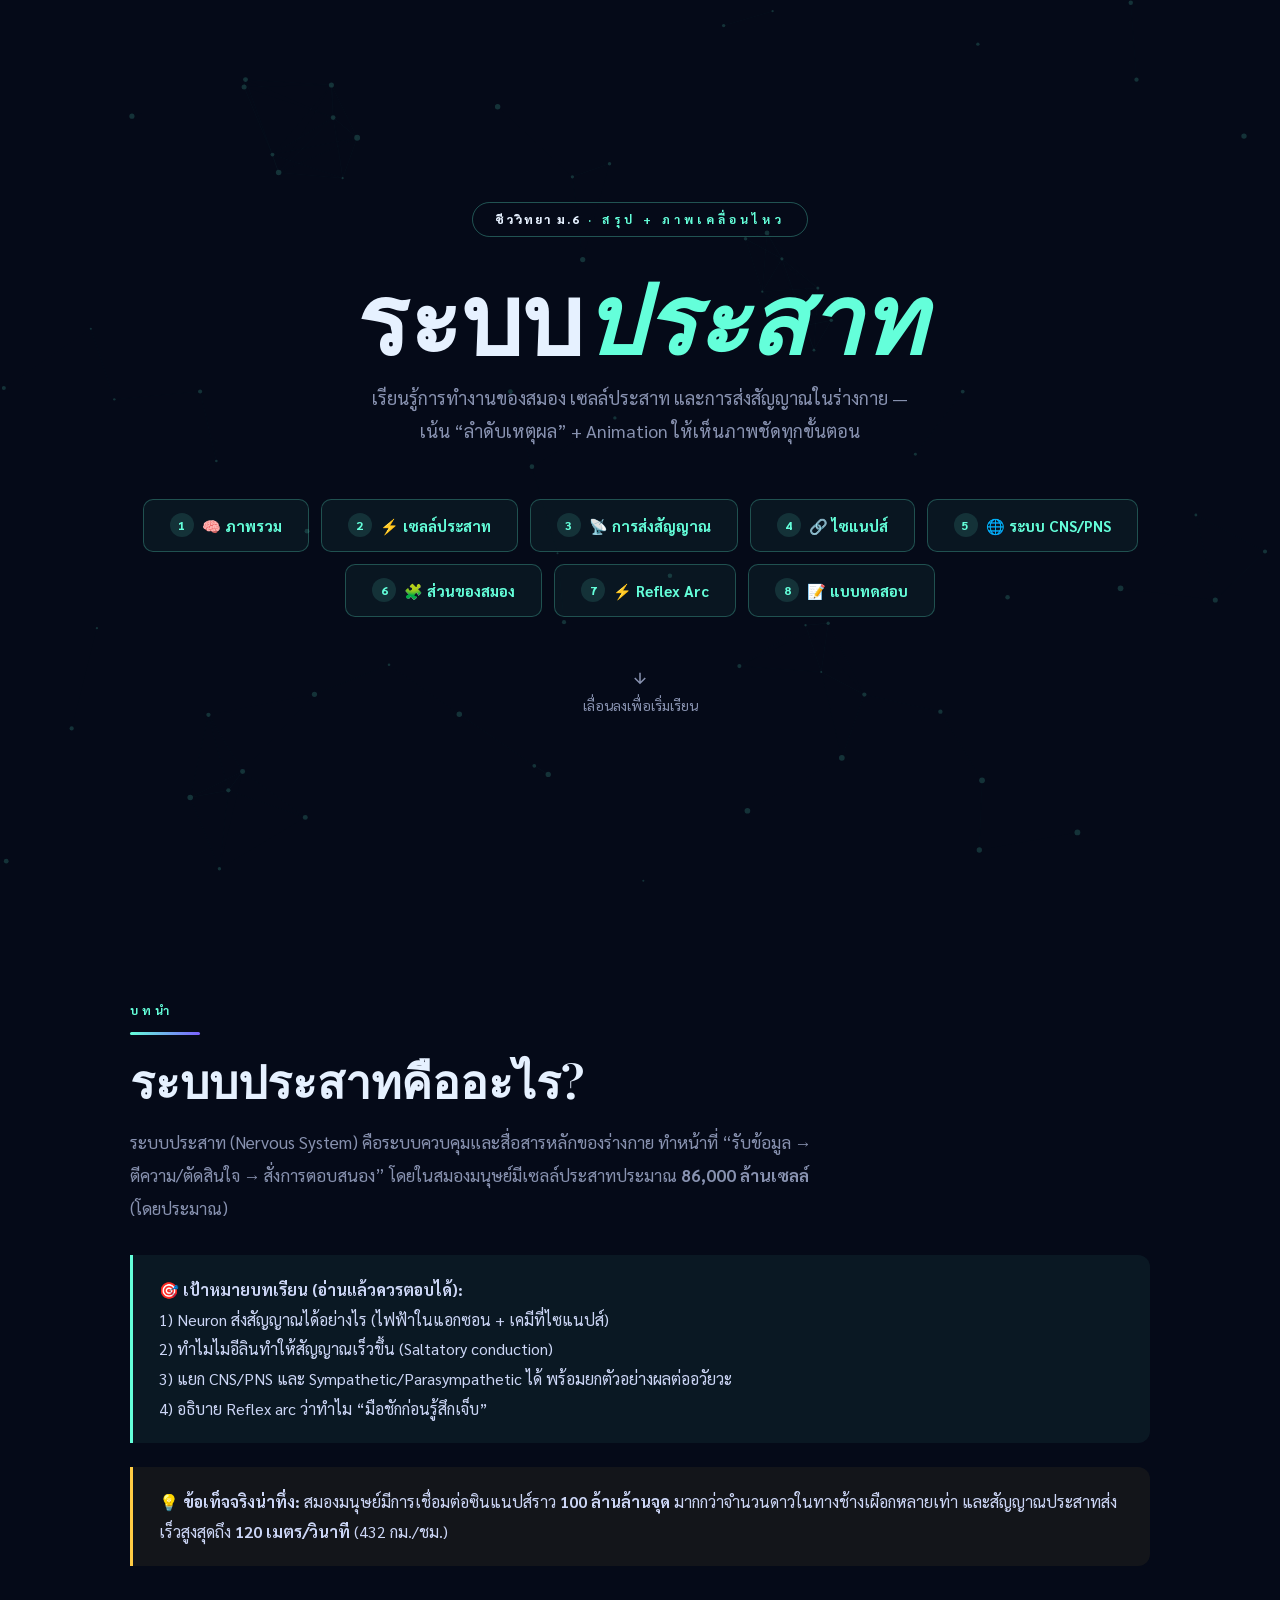
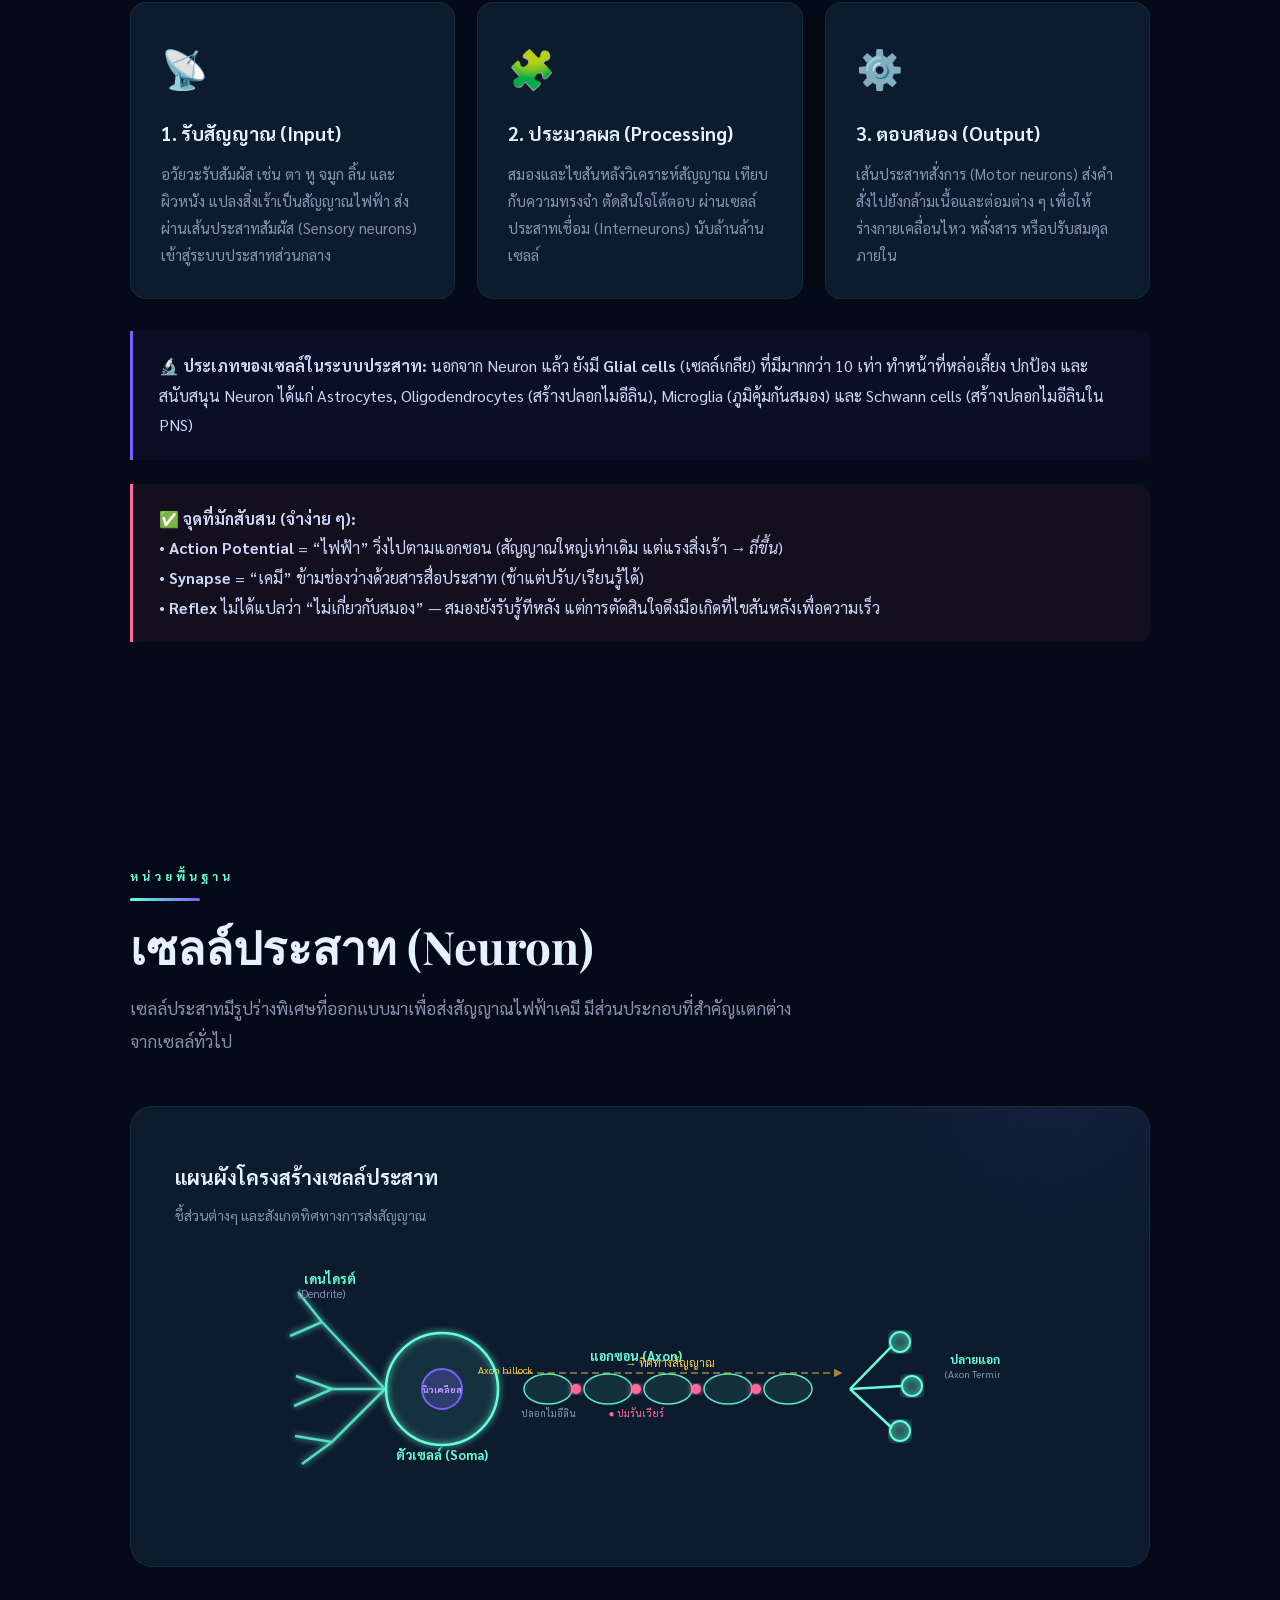
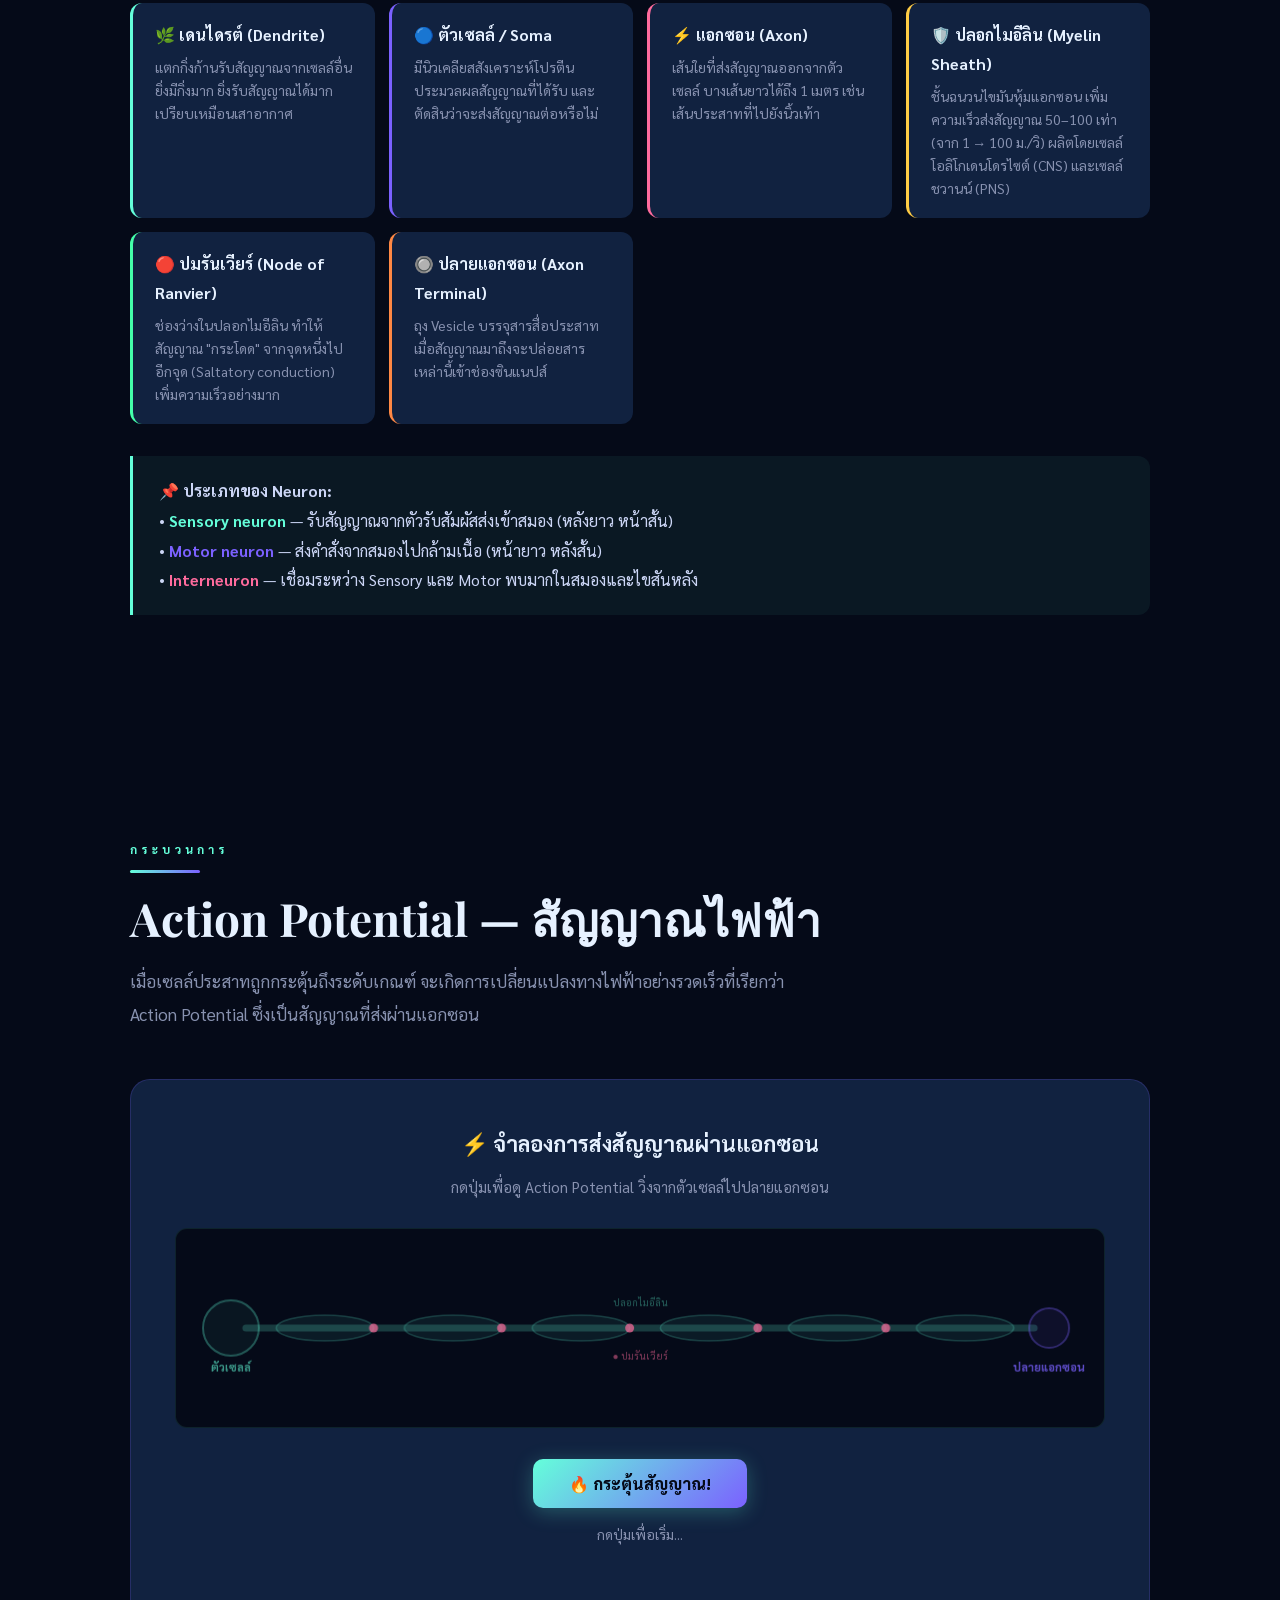
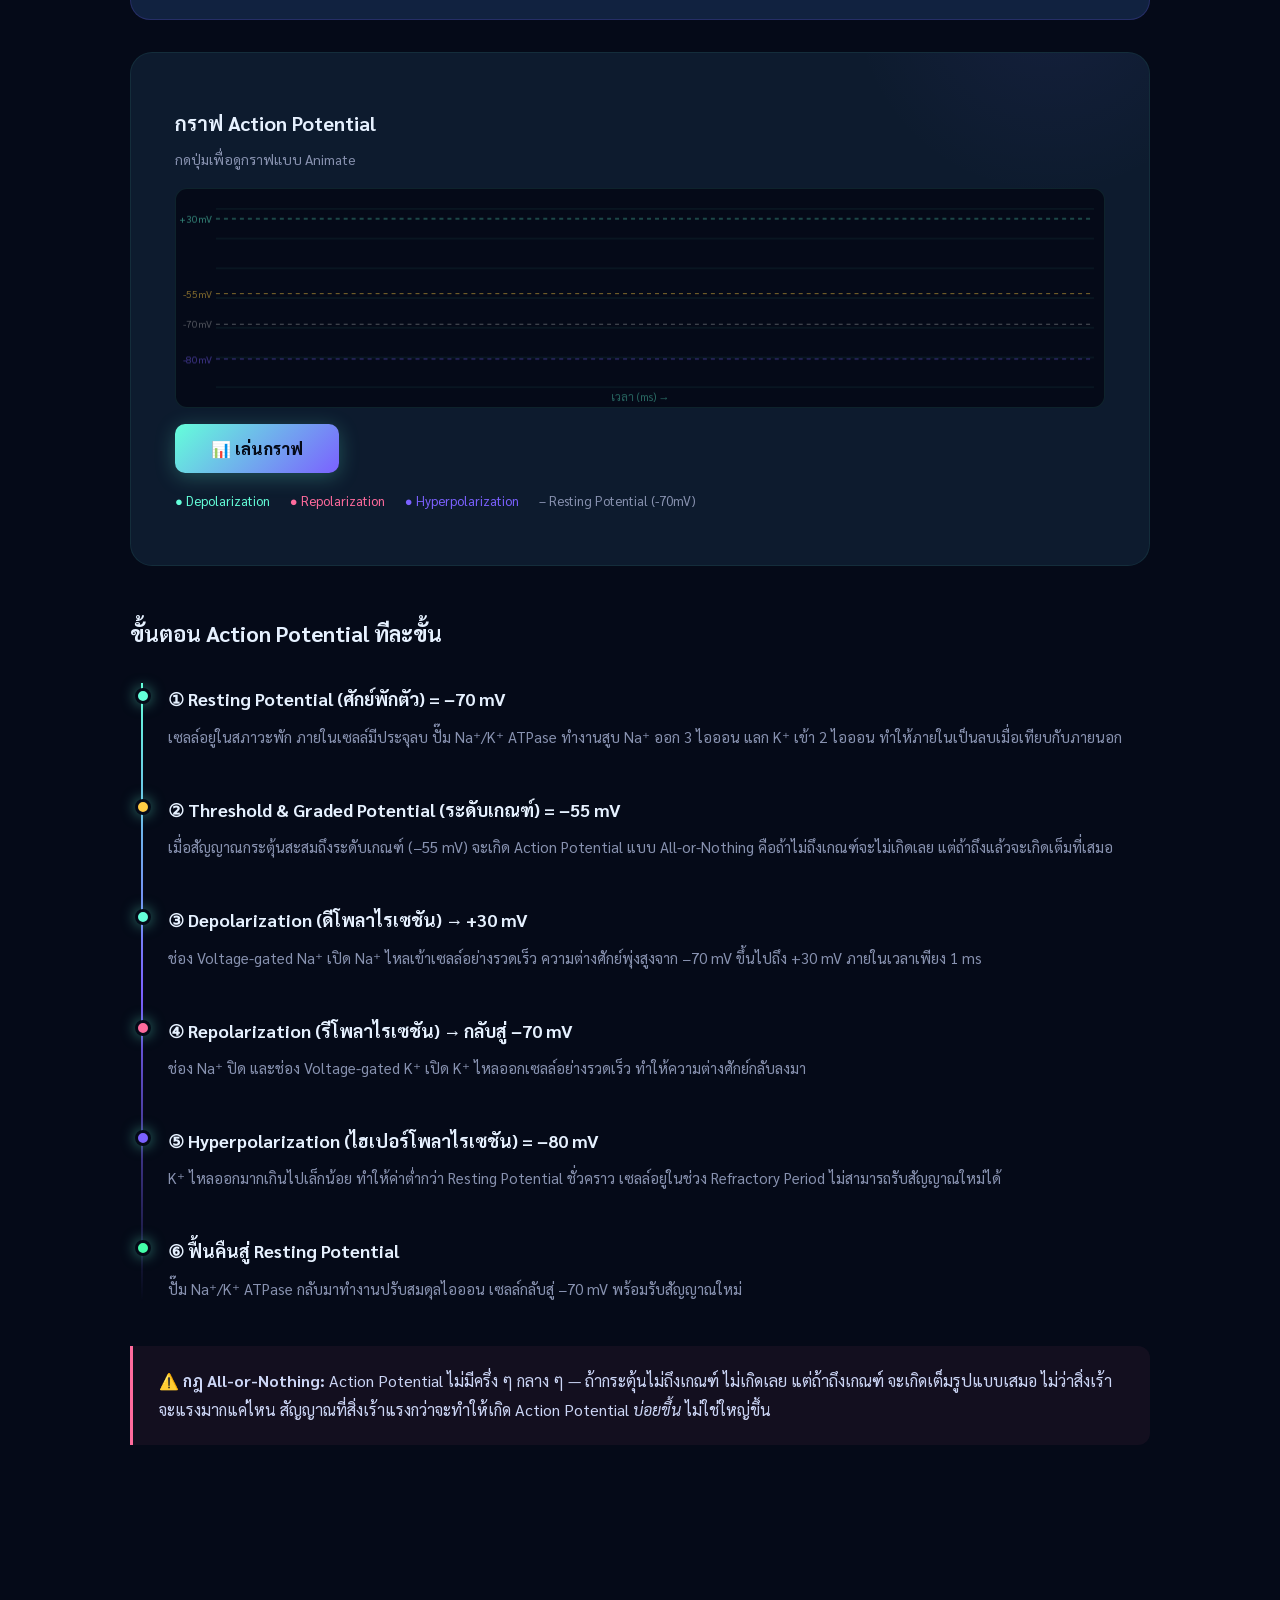
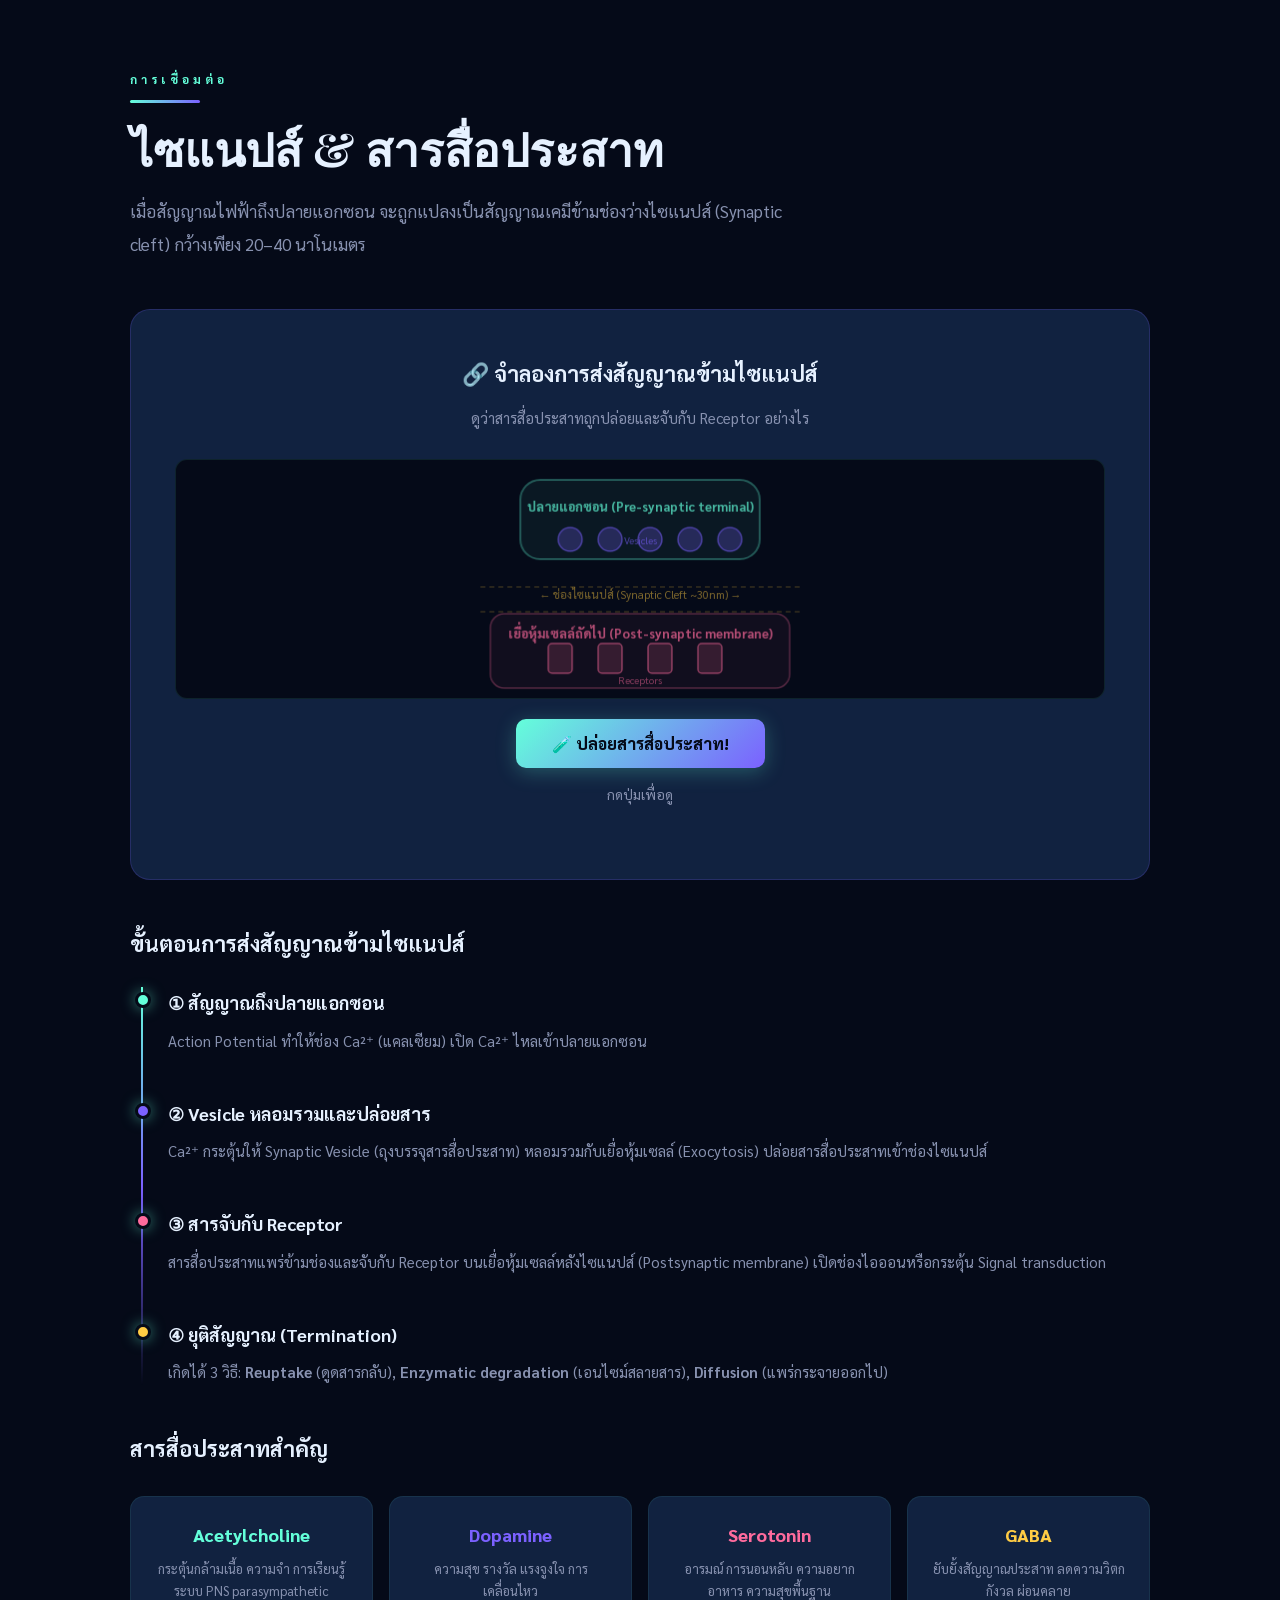
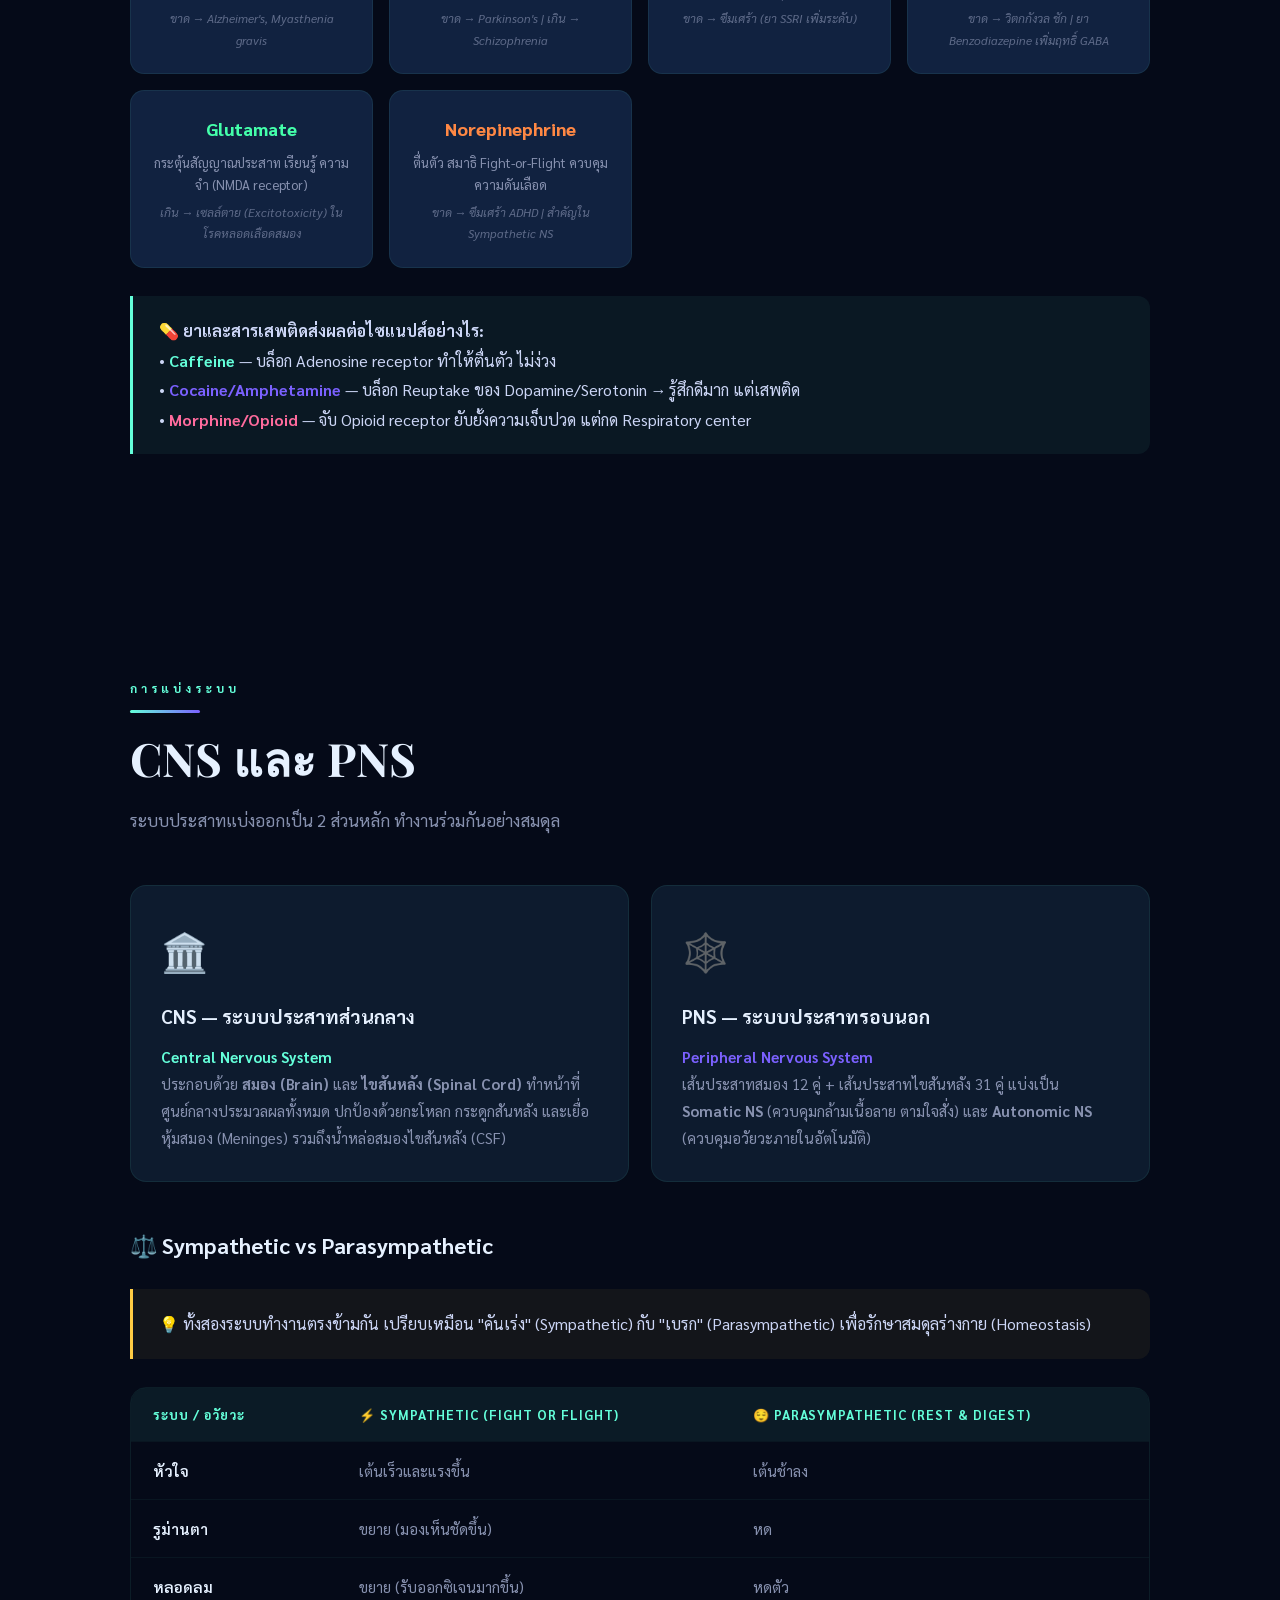
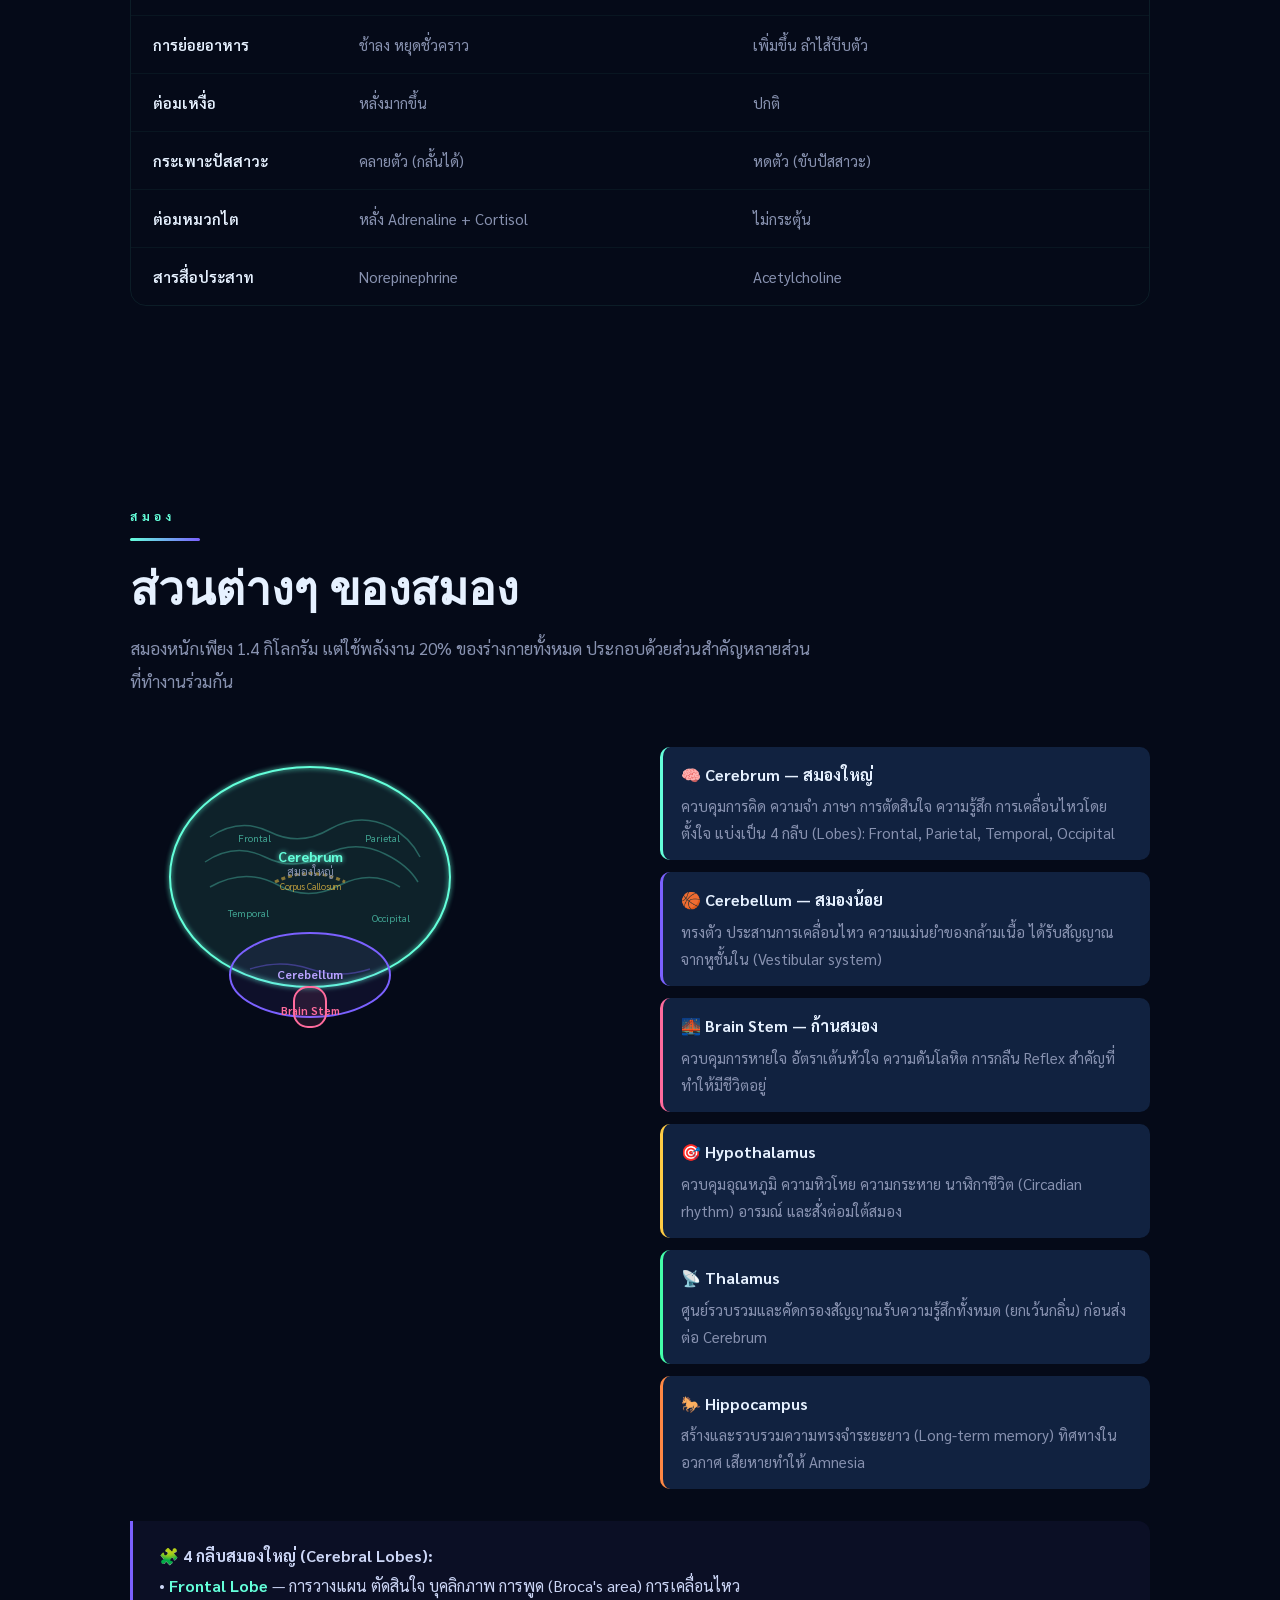
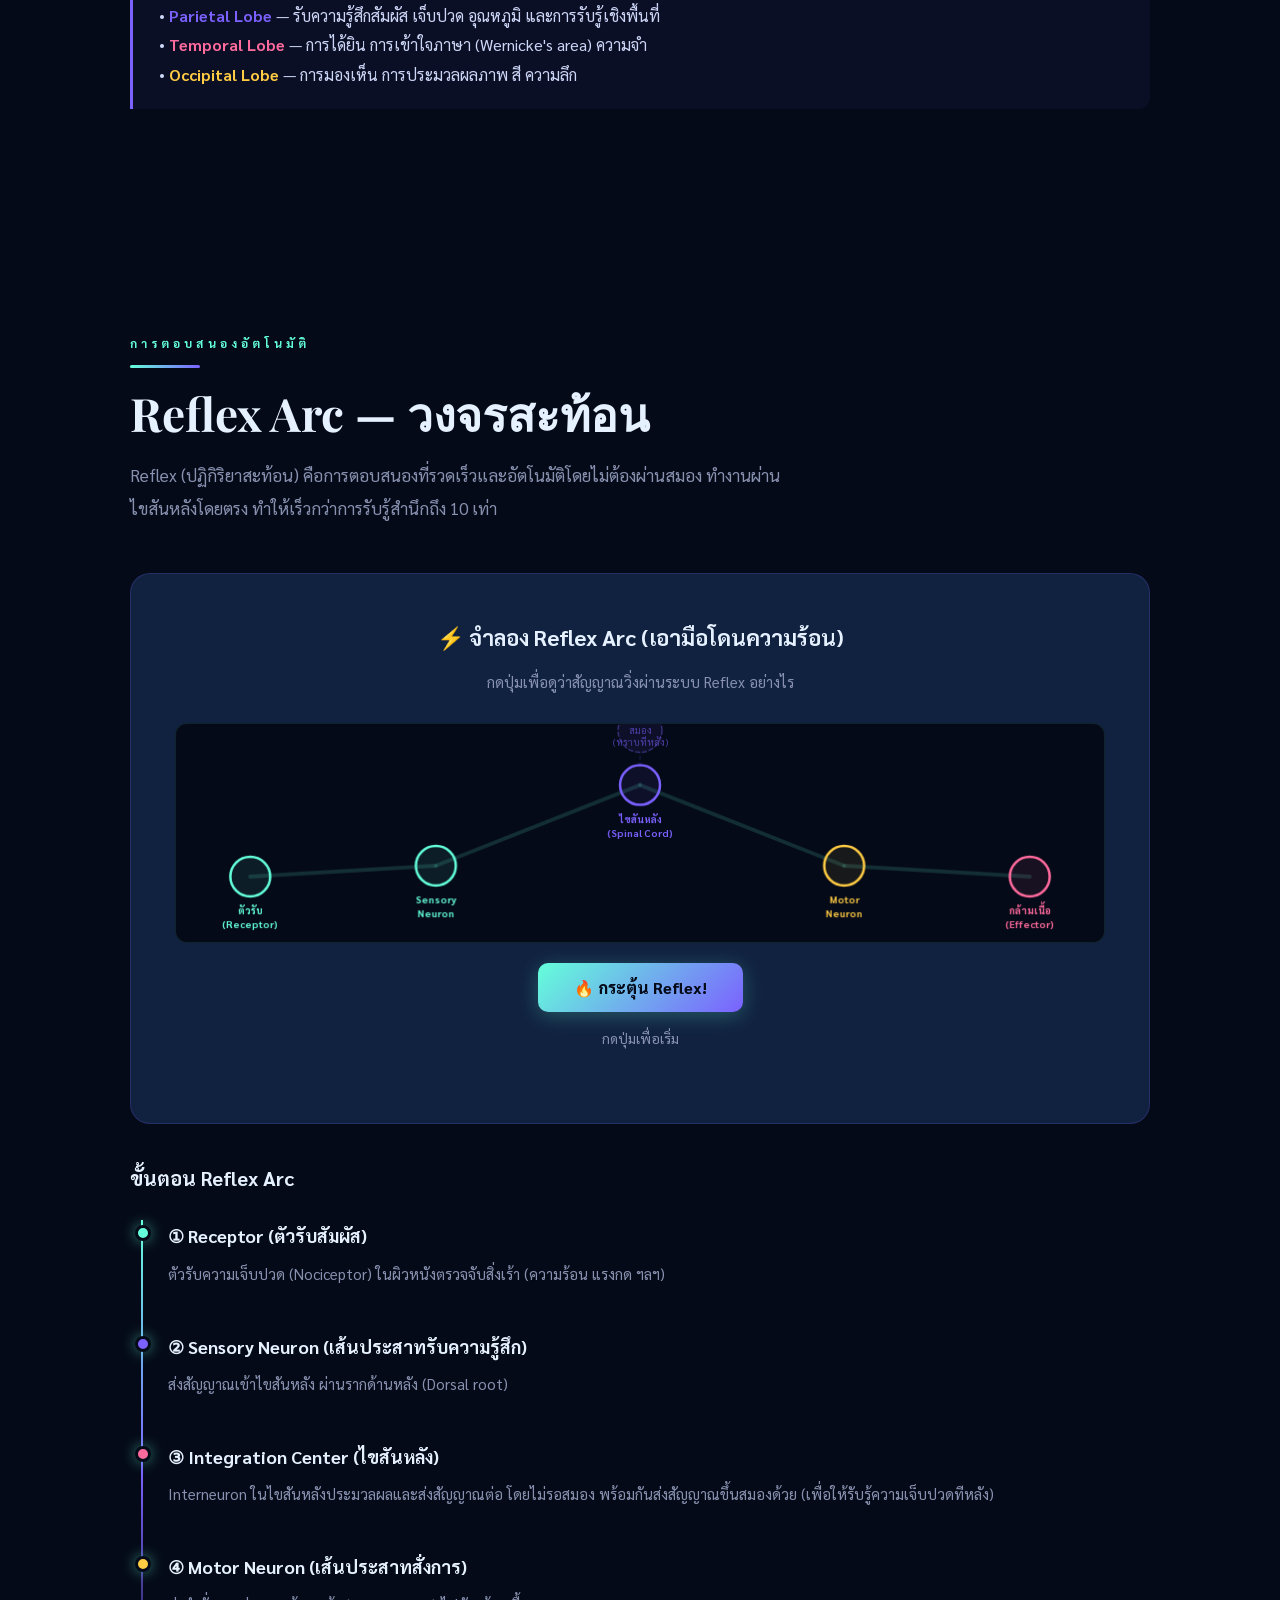
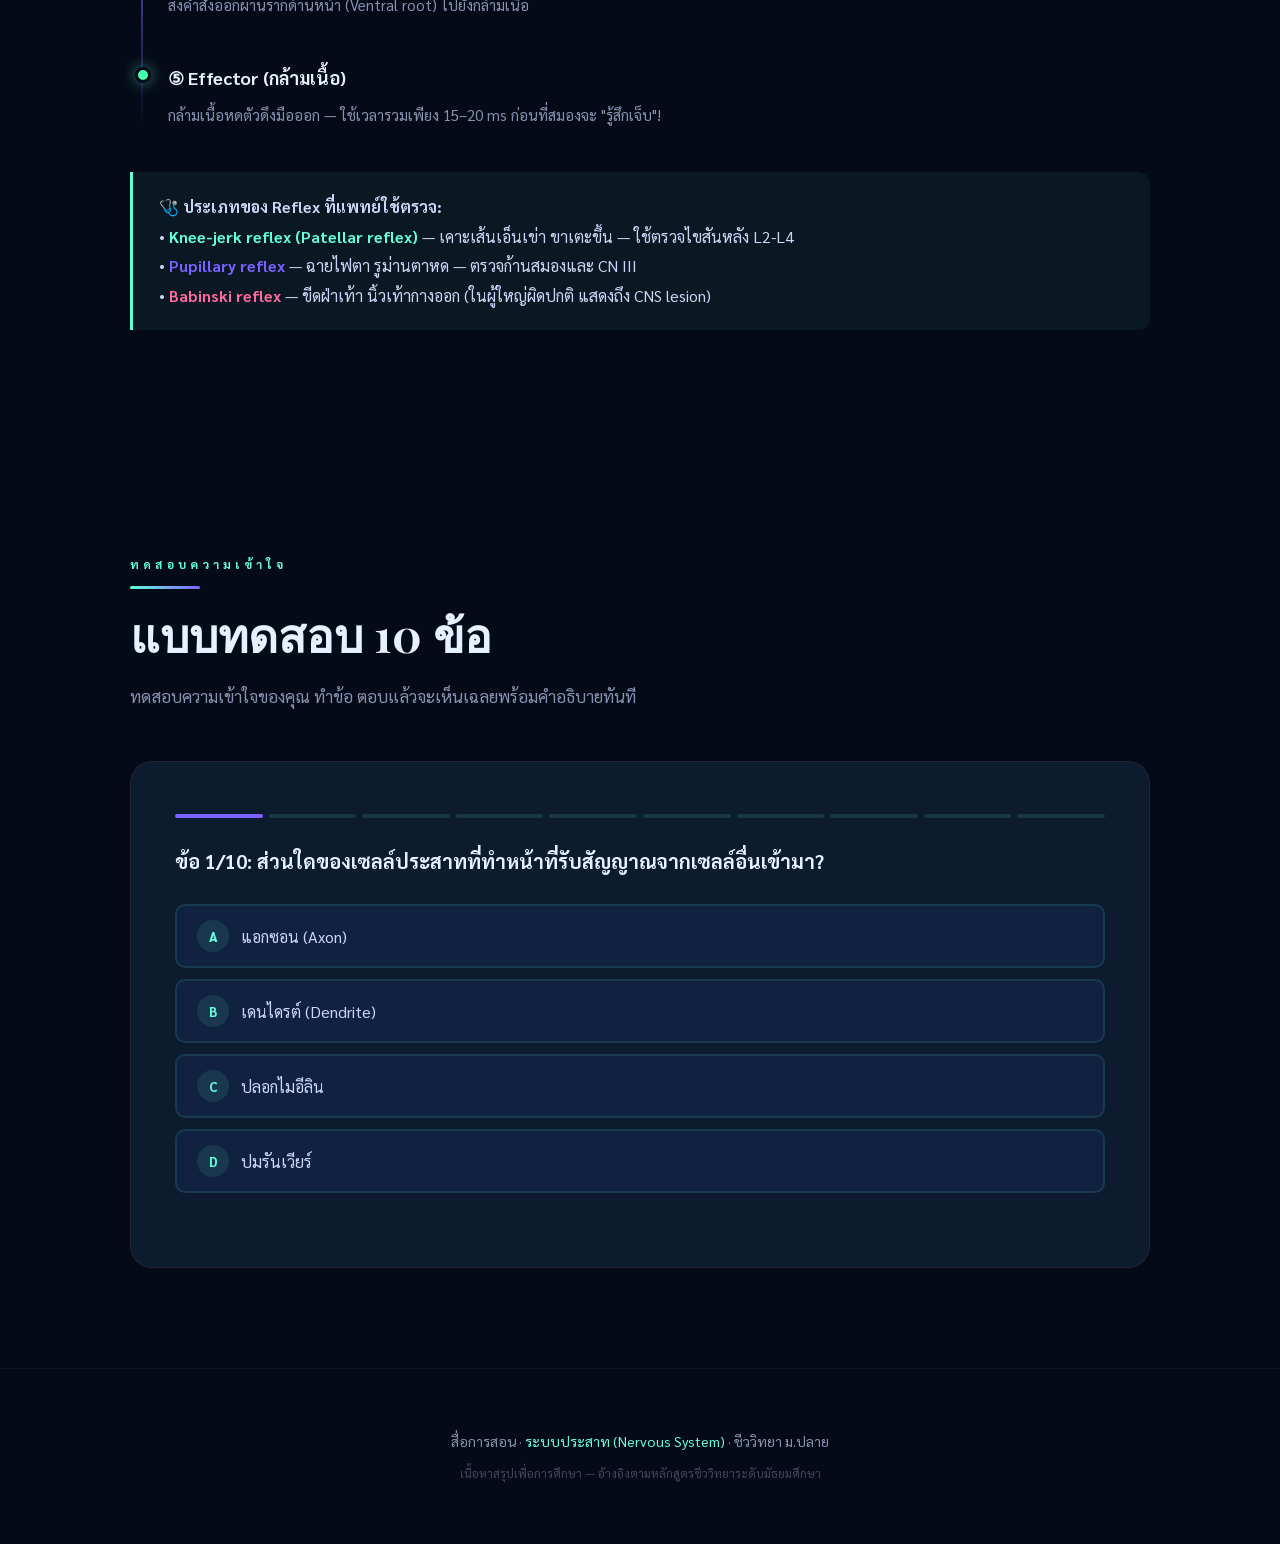
==== nervous-system.html @ 25ed618e "Add files via upload" ====
<!DOCTYPE html>
<html lang="th">
<head>
<meta charset="UTF-8">
<meta name="viewport" content="width=device-width, initial-scale=1.0">
<title>ระบบประสาท | Nervous System</title>
<link href="https://fonts.googleapis.com/css2?family=Sarabun:wght@300;400;600;700;800&family=Playfair+Display:ital,wght@0,700;1,400&display=swap" rel="stylesheet">
<style>
:root {
  --bg: #050a18;
  --surface: #0d1b2e;
  --surface2: #112240;
  --surface3: #162a4a;
  --accent: #64ffda;
  --accent2: #7b61ff;
  --accent3: #ff6b9d;
  --accent4: #ffcc44;
  --text: #ccd6f6;
  --text-dim: #8892b0;
  --glow: rgba(100,255,218,0.15);
}
* { margin:0; padding:0; box-sizing:border-box; }
html { scroll-behavior: smooth; }
body {
  background: var(--bg);
  color: var(--text);
  font-family: 'Sarabun', sans-serif;
  font-size: 17px;
  line-height: 1.8;
  overflow-x: hidden;
}
#neural-canvas {
  position: fixed; top:0; left:0;
  width:100%; height:100%;
  z-index:0; opacity:0.3; pointer-events:none;
}
.page-wrapper { position:relative; z-index:1; }

/* ====== HERO ====== */
.hero {
  min-height: 100vh;
  display: flex; flex-direction: column;
  align-items: center; justify-content: center;
  text-align: center;
  padding: 80px 40px 60px;
}
.hero-badge {
  font-size:12px; font-weight:700; letter-spacing:4px;
  text-transform:uppercase; color:var(--accent);
  border:1px solid rgba(100,255,218,0.3);
  padding:6px 22px; border-radius:20px;
  margin-bottom:28px;
  animation: fadeUp 0.8s ease both;
}
.hero-badge strong{ color:#e6f1ff; font-weight:800; letter-spacing:2px; }
.hero h1 {
  font-family:'Playfair Display',serif;
  font-size: clamp(44px,8vw,96px);
  line-height:1.05; color:#e6f1ff;
  margin-bottom:16px;
  animation: fadeUp 0.8s 0.15s ease both;
}
.hero h1 span { color:var(--accent); font-style:italic; }
.hero-sub {
  font-size:18px; color:var(--text-dim);
  max-width:560px; margin: 0 auto 52px;
  animation: fadeUp 0.8s 0.3s ease both;
}

/* ====== CHAPTER BUTTONS (replacing nav) ====== */
.chapter-buttons {
  display: flex; flex-wrap: wrap;
  gap: 12px; justify-content: center;
  margin-bottom: 52px;
  animation: fadeUp 0.8s 0.45s ease both;
}
.ch-btn {
  background: rgba(100,255,218,0.05);
  border: 1.5px solid rgba(100,255,218,0.25);
  color: var(--accent);
  padding: 12px 26px;
  border-radius: 10px;
  font-family: 'Sarabun', sans-serif;
  font-size: 15px; font-weight: 700;
  cursor: pointer;
  transition: all 0.25s;
  display: flex; align-items: center; gap: 8px;
  text-decoration: none;
}
.ch-btn:hover {
  background: rgba(100,255,218,0.12);
  border-color: var(--accent);
  transform: translateY(-3px);
  box-shadow: 0 10px 28px rgba(100,255,218,0.2);
}
.ch-btn .num {
  background: rgba(100,255,218,0.12);
  width:24px; height:24px;
  border-radius:50%;
  font-size:12px; font-weight:800;
  display:flex; align-items:center; justify-content:center;
}

.scroll-hint {
  animation: bounce 2s infinite;
  color:var(--text-dim); font-size:14px;
  display:flex; flex-direction:column; align-items:center; gap:6px;
}

/* ====== SECTIONS ====== */
section {
  padding: 100px 40px;
  max-width: 1100px;
  margin: 0 auto;
}
.section-label {
  font-size:12px; font-weight:700; letter-spacing:4px;
  text-transform:uppercase; color:var(--accent);
  margin-bottom:10px;
}
.section-divider {
  width:70px; height:3px;
  background: linear-gradient(90deg, var(--accent), var(--accent2));
  border-radius:2px; margin-bottom:18px;
}
.section-title {
  font-family:'Playfair Display',serif;
  font-size: clamp(28px,4vw,46px);
  color:#e6f1ff; margin-bottom:18px; line-height:1.2;
}
.section-intro {
  color:var(--text-dim); font-size:17px;
  max-width:680px; margin-bottom:48px; line-height:1.95;
}

/* ====== CARDS ====== */
.cards {
  display:grid;
  grid-template-columns: repeat(auto-fit, minmax(290px,1fr));
  gap:22px;
}
.card {
  background:var(--surface);
  border:1px solid rgba(100,255,218,0.08);
  border-radius:16px; padding:30px;
  transition:all 0.3s; position:relative; overflow:hidden;
}
.card::before {
  content:''; position:absolute; top:0;left:0;right:0; height:2px;
  background: linear-gradient(90deg,var(--accent),var(--accent2));
  opacity:0; transition:opacity 0.3s;
}
.card:hover { border-color:rgba(100,255,218,0.2); transform:translateY(-4px); box-shadow:0 20px 40px rgba(0,0,0,0.3),0 0 30px var(--glow); }
.card:hover::before { opacity:1; }
.card-icon { font-size:38px; margin-bottom:14px; display:block; }
.card h3 { font-size:19px; font-weight:700; color:#e6f1ff; margin-bottom:10px; }
.card p { color:var(--text-dim); line-height:1.8; font-size:15px; }

/* ====== HIGHLIGHT BOX ====== */
.highlight {
  background: rgba(100,255,218,0.06);
  border-left: 3px solid var(--accent);
  border-radius: 0 12px 12px 0;
  padding: 20px 26px; margin:24px 0;
  color:var(--text); font-size:16px; line-height:1.85;
}
.highlight.purple { border-color:var(--accent2); background:rgba(123,97,255,0.06); }
.highlight.pink { border-color:var(--accent3); background:rgba(255,107,157,0.06); }
.highlight.yellow { border-color:var(--accent4); background:rgba(255,204,68,0.06); }

/* ====== NEURON SECTION ====== */
.panel {
  background:var(--surface);
  border:1px solid rgba(100,255,218,0.08);
  border-radius:22px; padding:52px 44px;
  margin-bottom:36px; position:relative; overflow:hidden;
}
.panel::after {
  content:''; position:absolute; top:-50%; right:-100px;
  width:400px; height:400px; border-radius:50%;
  background:radial-gradient(circle,rgba(123,97,255,0.07) 0%,transparent 70%);
  pointer-events:none;
}
.neuron-diagram { width:100%; max-width:720px; margin:36px auto 0; display:block; }

/* ====== PARTS GRID ====== */
.parts-grid {
  display:grid; grid-template-columns:repeat(auto-fit,minmax(240px,1fr));
  gap:14px; margin-top:30px;
}
.part-card {
  background:var(--surface2); border-radius:12px;
  padding:18px 22px; border-left:3px solid var(--accent);
  transition:all 0.25s;
}
.part-card:nth-child(2){ border-color:var(--accent2); }
.part-card:nth-child(3){ border-color:var(--accent3); }
.part-card:nth-child(4){ border-color:var(--accent4); }
.part-card:nth-child(5){ border-color:#44ffaa; }
.part-card:nth-child(6){ border-color:#ff8844; }
.part-card:hover { transform:translateX(4px); }
.part-card h4 { font-size:16px; font-weight:700; color:#e6f1ff; margin-bottom:6px; }
.part-card p { font-size:14px; color:var(--text-dim); line-height:1.65; }

/* ====== INTERACTIVE DEMO ====== */
.interactive-box {
  background:var(--surface2);
  border-radius:20px; border:1px solid rgba(123,97,255,0.2);
  padding:44px; text-align:center;
}
.interactive-box h3 { font-size:22px; font-weight:700; color:#e6f1ff; margin-bottom:10px; }
.interactive-box > p { color:var(--text-dim); margin-bottom:28px; font-size:15px; }
#neuron-demo {
  width:100%; height:200px; border-radius:12px;
  background:var(--bg); margin-bottom:22px; cursor:pointer;
  border:1px solid rgba(100,255,218,0.1);
}
.fire-btn {
  background:linear-gradient(135deg,var(--accent),var(--accent2));
  color:var(--bg); border:none;
  padding:14px 36px; border-radius:10px;
  font-family:'Sarabun',sans-serif; font-size:16px; font-weight:800;
  cursor:pointer; transition:all 0.25s;
  box-shadow:0 4px 20px rgba(100,255,218,0.25);
}
.fire-btn:hover { transform:scale(1.05); box-shadow:0 8px 30px rgba(100,255,218,0.4); }

/* ====== ACTION POTENTIAL GRAPH ====== */
#ap-canvas {
  width:100%; height:220px; border-radius:12px;
  background:var(--bg); border:1px solid rgba(100,255,218,0.1);
  display:block; margin-top:16px;
}

/* ====== SYNAPSE DEMO ====== */
#synapse-canvas {
  width:100%; height:240px; border-radius:12px;
  background:var(--bg); border:1px solid rgba(100,255,218,0.1);
  display:block; margin-bottom:20px;
}

/* ====== TIMELINE ====== */
.timeline { position:relative; padding-left:38px; }
.timeline::before {
  content:''; position:absolute; left:11px; top:0; bottom:0; width:2px;
  background:linear-gradient(to bottom,var(--accent),var(--accent2),transparent);
}
.tl-item { position:relative; margin-bottom:44px; }
.tl-dot {
  position:absolute; left:-33px; top:5px;
  width:16px; height:16px; border-radius:50%;
  background:var(--accent); box-shadow:0 0 14px rgba(100,255,218,0.5);
  border:3px solid var(--bg);
}
.tl-item h4 { font-size:18px; font-weight:700; color:#e6f1ff; margin-bottom:7px; }
.tl-item p { color:var(--text-dim); font-size:15px; line-height:1.8; }

/* ====== TABLE ====== */
.compare-table {
  width:100%; border-collapse:separate; border-spacing:0;
  border-radius:16px; overflow:hidden;
  border:1px solid rgba(100,255,218,0.08);
}
.compare-table th {
  background:rgba(100,255,218,0.07); color:var(--accent);
  padding:15px 22px; text-align:left; font-size:13px;
  font-weight:700; letter-spacing:1px; text-transform:uppercase;
}
.compare-table td {
  padding:15px 22px; font-size:15px; color:var(--text-dim);
  border-top:1px solid rgba(100,255,218,0.05);
}
.compare-table tr:hover td { background:rgba(100,255,218,0.03); }
.compare-table td:first-child { color:#e6f1ff; font-weight:600; }

/* ====== BRAIN SVG ====== */
.brain-section {
  display:grid; grid-template-columns:1fr 1fr; gap:40px;
  align-items:start;
}
@media(max-width:700px){ .brain-section{grid-template-columns:1fr;} }
.brain-list { list-style:none; display:flex; flex-direction:column; gap:12px; }
.brain-list li {
  background:var(--surface2); border-radius:10px;
  padding:14px 18px; font-size:15px; color:var(--text-dim);
  border-left:3px solid var(--accent); cursor:pointer;
  transition:all 0.25s;
}
.brain-list li:nth-child(2){ border-color:var(--accent2); }
.brain-list li:nth-child(3){ border-color:var(--accent3); }
.brain-list li:nth-child(4){ border-color:var(--accent4); }
.brain-list li:nth-child(5){ border-color:#44ffaa; }
.brain-list li:nth-child(6){ border-color:#ff8844; }
.brain-list li:hover { transform:translateX(5px); color:var(--text); }
.brain-list li strong { color:#e6f1ff; display:block; font-size:16px; margin-bottom:3px; }

/* ====== NEUROTRANSMITTER BADGES ====== */
.nt-grid {
  display:grid; grid-template-columns:repeat(auto-fit,minmax(220px,1fr));
  gap:16px; margin-top:28px;
}
.nt-card {
  background:var(--surface2); border-radius:14px; padding:22px;
  border:1px solid rgba(100,255,218,0.08); transition:all 0.25s;
  text-align:center;
}
.nt-card:hover { transform:translateY(-4px); border-color:rgba(100,255,218,0.2); }
.nt-name { font-size:18px; font-weight:800; color:var(--accent); margin-bottom:6px; }
.nt-card:nth-child(2) .nt-name { color:var(--accent2); }
.nt-card:nth-child(3) .nt-name { color:var(--accent3); }
.nt-card:nth-child(4) .nt-name { color:var(--accent4); }
.nt-card:nth-child(5) .nt-name { color:#44ffaa; }
.nt-card:nth-child(6) .nt-name { color:#ff8844; }
.nt-role { font-size:13px; color:var(--text-dim); line-height:1.7; margin-top:4px; }
.nt-example { font-size:12px; color:var(--text-dim); opacity:0.65; margin-top:6px; font-style:italic; }

/* ====== REFLEX ARC ====== */
#reflex-canvas {
  width:100%; height:220px; border-radius:12px;
  background:var(--bg); border:1px solid rgba(100,255,218,0.1);
  display:block; margin-bottom:20px;
}

/* ====== QUIZ ====== */
.quiz-panel {
  background:var(--surface); border-radius:22px;
  padding:52px 44px; border:1px solid rgba(255,107,157,0.1);
}
.quiz-progress {
  display:flex; gap:6px; margin-bottom:28px;
}
.quiz-pip {
  flex:1; height:4px; border-radius:2px;
  background:rgba(100,255,218,0.12); transition:background 0.4s;
}
.quiz-pip.done { background:var(--accent); }
.quiz-pip.current { background:var(--accent2); }
.quiz-q { font-size:20px; font-weight:700; color:#e6f1ff; margin-bottom:28px; line-height:1.5; }
.quiz-opts { display:grid; gap:11px; margin-bottom:22px; }
.quiz-opt {
  background:var(--surface2); border:2px solid rgba(100,255,218,0.1);
  border-radius:10px; padding:14px 20px; cursor:pointer;
  text-align:left; font-family:'Sarabun',sans-serif;
  font-size:16px; color:var(--text); transition:all 0.2s;
  display:flex; align-items:center; gap:12px;
}
.quiz-opt:hover { border-color:var(--accent); background:rgba(100,255,218,0.05); }
.quiz-opt.correct { border-color:var(--accent); background:rgba(100,255,218,0.08); }
.quiz-opt.wrong { border-color:var(--accent3); background:rgba(255,107,157,0.08); }
.quiz-opt-letter {
  width:32px; height:32px; border-radius:50%;
  display:flex; align-items:center; justify-content:center;
  font-weight:800; font-size:13px;
  background:rgba(100,255,218,0.1); color:var(--accent); flex-shrink:0;
}
.quiz-result { padding:16px 20px; border-radius:10px; font-size:15px; display:none; line-height:1.75; }
.quiz-result.show { display:block; }
.quiz-result.correct-msg { background:rgba(100,255,218,0.08); color:var(--accent); }
.quiz-result.wrong-msg { background:rgba(255,107,157,0.08); color:#ff8888; }
.quiz-explain { margin-top:10px; color:var(--text-dim); font-size:14px; line-height:1.75; }
.next-btn {
  margin-top:18px; background:transparent;
  border:2px solid var(--accent); color:var(--accent);
  padding:12px 28px; border-radius:8px;
  font-family:'Sarabun',sans-serif; font-size:15px; font-weight:700;
  cursor:pointer; transition:all 0.25s; display:none;
}
.next-btn.show { display:inline-block; }
.next-btn:hover { background:var(--accent); color:var(--bg); }
.quiz-score-box {
  text-align:center; padding:40px 20px; display:none;
}
.score-big { font-size:64px; font-weight:800; color:var(--accent); line-height:1; }
.score-label { font-size:20px; color:var(--text-dim); margin-top:10px; margin-bottom:28px; }
.score-breakdown { display:grid; grid-template-columns:repeat(5,1fr); gap:6px; margin-bottom:28px; }
.score-item {
  padding:10px 4px; border-radius:8px; font-size:13px;
  font-weight:700; text-align:center;
}
.score-item.c { background:rgba(100,255,218,0.1); color:var(--accent); }
.score-item.w { background:rgba(255,107,157,0.1); color:var(--accent3); }
.restart-btn {
  background:linear-gradient(135deg,var(--accent),var(--accent2));
  color:var(--bg); border:none; padding:14px 36px;
  border-radius:10px; font-family:'Sarabun',sans-serif;
  font-size:16px; font-weight:800; cursor:pointer; transition:all 0.25s;
}
.restart-btn:hover { transform:scale(1.05); }

/* ====== FOOTER ====== */
footer {
  text-align:center; padding:60px 40px;
  color:var(--text-dim); font-size:14px;
  border-top:1px solid rgba(100,255,218,0.06);
}
footer span { color:var(--accent); }

/* ====== ANIMATIONS ====== */
@keyframes fadeUp {
  from{opacity:0;transform:translateY(24px);}
  to{opacity:1;transform:none;}
}
@keyframes bounce {
  0%,100%{transform:translateY(0);}
  50%{transform:translateY(8px);}
}
.reveal { opacity:0; transform:translateY(32px); transition:opacity 0.7s ease,transform 0.7s ease; }
.reveal.visible { opacity:1; transform:none; }

/* ====== A11Y: REDUCE MOTION ====== */
@media (prefers-reduced-motion: reduce){
  html{ scroll-behavior:auto; }
  .scroll-hint{ animation:none !important; }
  .hero-badge,.hero h1,.hero-sub,.chapter-buttons{ animation:none !important; }
  .reveal{ opacity:1; transform:none; transition:none; }
}

@media(max-width:700px){
  section{padding:70px 20px;}
  .panel,.interactive-box,.quiz-panel{padding:28px 18px;}
  .hero{padding:60px 20px 50px;}
}
</style>
</head>
<body>
<canvas id="neural-canvas"></canvas>
<div class="page-wrapper">

<!-- ===== HERO ===== -->
<div class="hero">
  <div class="hero-badge"><strong>ชีววิทยา ม.6</strong> · สรุป + ภาพเคลื่อนไหว</div>
  <h1>ระบบ<span>ประสาท</span></h1>
  <p class="hero-sub">เรียนรู้การทำงานของสมอง เซลล์ประสาท และการส่งสัญญาณในร่างกาย — เน้น “ลำดับเหตุผล” + Animation ให้เห็นภาพชัดทุกขั้นตอน</p>

  <div class="chapter-buttons">
    <a href="#intro" class="ch-btn"><span class="num">1</span>🧠 ภาพรวม</a>
    <a href="#neuron" class="ch-btn"><span class="num">2</span>⚡ เซลล์ประสาท</a>
    <a href="#signal" class="ch-btn"><span class="num">3</span>📡 การส่งสัญญาณ</a>
    <a href="#synapse" class="ch-btn"><span class="num">4</span>🔗 ไซแนปส์</a>
    <a href="#system" class="ch-btn"><span class="num">5</span>🌐 ระบบ CNS/PNS</a>
    <a href="#brain" class="ch-btn"><span class="num">6</span>🧩 ส่วนของสมอง</a>
    <a href="#reflex" class="ch-btn"><span class="num">7</span>⚡ Reflex Arc</a>
    <a href="#quiz" class="ch-btn"><span class="num">8</span>📝 แบบทดสอบ</a>
  </div>

  <div class="scroll-hint">
    <svg width="18" height="18" viewBox="0 0 24 24" fill="none" stroke="currentColor" stroke-width="2">
      <path d="M12 5v14M5 12l7 7 7-7"/>
    </svg>
    เลื่อนลงเพื่อเริ่มเรียน
  </div>
</div>

<!-- ===== SECTION 1: OVERVIEW ===== -->
<section id="intro">
  <div class="reveal">
    <div class="section-label">บทนำ</div>
    <div class="section-divider"></div>
    <h2 class="section-title">ระบบประสาทคืออะไร?</h2>
    <p class="section-intro">
      ระบบประสาท (Nervous System) คือระบบควบคุมและสื่อสารหลักของร่างกาย ทำหน้าที่ “รับข้อมูล → ตีความ/ตัดสินใจ → สั่งการตอบสนอง” โดยในสมองมนุษย์มีเซลล์ประสาทประมาณ <strong>86,000 ล้านเซลล์</strong> (โดยประมาณ)
    </p>

    <div class="highlight" style="margin-top:-18px">
      🎯 <strong>เป้าหมายบทเรียน (อ่านแล้วควรตอบได้):</strong>
      <br>1) Neuron ส่งสัญญาณได้อย่างไร (ไฟฟ้าในแอกซอน + เคมีที่ไซแนปส์)
      <br>2) ทำไมไมอีลินทำให้สัญญาณเร็วขึ้น (Saltatory conduction)
      <br>3) แยก CNS/PNS และ Sympathetic/Parasympathetic ได้ พร้อมยกตัวอย่างผลต่ออวัยวะ
      <br>4) อธิบาย Reflex arc ว่าทำไม “มือชักก่อนรู้สึกเจ็บ”
    </div>

    <div class="highlight yellow">
      💡 <strong>ข้อเท็จจริงน่าทึ่ง:</strong> สมองมนุษย์มีการเชื่อมต่อซินแนปส์ราว <strong>100 ล้านล้านจุด</strong> มากกว่าจำนวนดาวในทางช้างเผือกหลายเท่า และสัญญาณประสาทส่งเร็วสูงสุดถึง <strong>120 เมตร/วินาที</strong> (432 กม./ชม.)
    </div>

    <div class="cards" style="margin-top:36px">
      <div class="card">
        <span class="card-icon">📡</span>
        <h3>1. รับสัญญาณ (Input)</h3>
        <p>อวัยวะรับสัมผัส เช่น ตา หู จมูก ลิ้น และผิวหนัง แปลงสิ่งเร้าเป็นสัญญาณไฟฟ้า ส่งผ่านเส้นประสาทสัมผัส (Sensory neurons) เข้าสู่ระบบประสาทส่วนกลาง</p>
      </div>
      <div class="card">
        <span class="card-icon">🧩</span>
        <h3>2. ประมวลผล (Processing)</h3>
        <p>สมองและไขสันหลังวิเคราะห์สัญญาณ เทียบกับความทรงจำ ตัดสินใจโต้ตอบ ผ่านเซลล์ประสาทเชื่อม (Interneurons) นับล้านล้านเซลล์</p>
      </div>
      <div class="card">
        <span class="card-icon">⚙️</span>
        <h3>3. ตอบสนอง (Output)</h3>
        <p>เส้นประสาทสั่งการ (Motor neurons) ส่งคำสั่งไปยังกล้ามเนื้อและต่อมต่าง ๆ เพื่อให้ร่างกายเคลื่อนไหว หลั่งสาร หรือปรับสมดุลภายใน</p>
      </div>
    </div>

    <div class="highlight purple" style="margin-top:32px">
      🔬 <strong>ประเภทของเซลล์ในระบบประสาท:</strong> นอกจาก Neuron แล้ว ยังมี <strong>Glial cells</strong> (เซลล์เกลีย) ที่มีมากกว่า 10 เท่า ทำหน้าที่หล่อเลี้ยง ปกป้อง และสนับสนุน Neuron ได้แก่ Astrocytes, Oligodendrocytes (สร้างปลอกไมอีลิน), Microglia (ภูมิคุ้มกันสมอง) และ Schwann cells (สร้างปลอกไมอีลินใน PNS)
    </div>

    <div class="highlight pink" style="margin-top:18px">
      ✅ <strong>จุดที่มักสับสน (จำง่าย ๆ):</strong>
      <br>• <strong>Action Potential</strong> = “ไฟฟ้า” วิ่งไปตามแอกซอน (สัญญาณใหญ่เท่าเดิม แต่แรงสิ่งเร้า → <em>ถี่ขึ้น</em>)
      <br>• <strong>Synapse</strong> = “เคมี” ข้ามช่องว่างด้วยสารสื่อประสาท (ช้าแต่ปรับ/เรียนรู้ได้)
      <br>• <strong>Reflex</strong> ไม่ได้แปลว่า “ไม่เกี่ยวกับสมอง” — สมองยังรับรู้ทีหลัง แต่การตัดสินใจดึงมือเกิดที่ไขสันหลังเพื่อความเร็ว
    </div>
  </div>
</section>

<!-- ===== SECTION 2: NEURON ===== -->
<section id="neuron">
  <div class="reveal">
    <div class="section-label">หน่วยพื้นฐาน</div>
    <div class="section-divider"></div>
    <h2 class="section-title">เซลล์ประสาท (Neuron)</h2>
    <p class="section-intro">เซลล์ประสาทมีรูปร่างพิเศษที่ออกแบบมาเพื่อส่งสัญญาณไฟฟ้าเคมี มีส่วนประกอบที่สำคัญแตกต่างจากเซลล์ทั่วไป</p>

    <div class="panel">
      <h3 style="font-size:20px;font-weight:700;color:#e6f1ff;margin-bottom:8px">แผนผังโครงสร้างเซลล์ประสาท</h3>
      <p style="color:var(--text-dim);font-size:14px">ชี้ส่วนต่างๆ และสังเกตทิศทางการส่งสัญญาณ</p>
      <!-- SVG Neuron Diagram -->
      <svg class="neuron-diagram" viewBox="0 0 720 250" xmlns="http://www.w3.org/2000/svg">
        <defs>
          <filter id="glow"><feGaussianBlur stdDeviation="3" result="coloredBlur"/><feMerge><feMergeNode in="coloredBlur"/><feMergeNode in="SourceGraphic"/></feMerge></filter>
          <marker id="arr" markerWidth="6" markerHeight="6" refX="3" refY="3" orient="auto">
            <path d="M0,0 L6,3 L0,6 Z" fill="#ffcc44"/>
          </marker>
        </defs>
        <!-- Dendrites -->
        <g stroke="#64ffda" stroke-width="2.5" fill="none" opacity="0.85" filter="url(#glow)">
          <line x1="105" y1="125" x2="42" y2="58"/>
          <line x1="42" y1="58" x2="18" y2="28"/>
          <line x1="42" y1="58" x2="10" y2="72"/>
          <line x1="105" y1="125" x2="52" y2="125"/>
          <line x1="52" y1="125" x2="16" y2="112"/>
          <line x1="52" y1="125" x2="14" y2="142"/>
          <line x1="105" y1="125" x2="52" y2="178"/>
          <line x1="52" y1="178" x2="22" y2="200"/>
          <line x1="52" y1="178" x2="15" y2="172"/>
        </g>
        <text x="24" y="20" fill="#64ffda" font-family="Sarabun,sans-serif" font-size="13" font-weight="700">เดนไดรต์</text>
        <text x="18" y="34" fill="#8892b0" font-family="Sarabun,sans-serif" font-size="11">(Dendrite)</text>
        <!-- Cell body -->
        <circle cx="162" cy="125" r="56" fill="rgba(100,255,218,0.05)" stroke="#64ffda" stroke-width="2.5" filter="url(#glow)"/>
        <circle cx="162" cy="125" r="20" fill="rgba(123,97,255,0.25)" stroke="#7b61ff" stroke-width="2"/>
        <text x="162" y="129" fill="#b9a3ff" font-family="Sarabun,sans-serif" font-size="9" font-weight="700" text-anchor="middle">นิวเคลียส</text>
        <text x="162" y="196" fill="#64ffda" font-family="Sarabun,sans-serif" font-size="13" font-weight="700" text-anchor="middle">ตัวเซลล์ (Soma)</text>
        <!-- Axon hillock -->
        <text x="225" y="110" fill="#ffcc44" font-family="Sarabun,sans-serif" font-size="10" text-anchor="middle">Axon hillock</text>
        <!-- Axon -->
        <line x1="218" y1="125" x2="570" y2="125" stroke="#64ffda" stroke-width="4.5" stroke-linecap="round" filter="url(#glow)"/>
        <!-- Myelin sheaths -->
        <g fill="rgba(100,255,218,0.1)" stroke="#64ffda" stroke-width="1.5" opacity="0.9">
          <ellipse cx="268" cy="125" rx="24" ry="15"/>
          <ellipse cx="328" cy="125" rx="24" ry="15"/>
          <ellipse cx="388" cy="125" rx="24" ry="15"/>
          <ellipse cx="448" cy="125" rx="24" ry="15"/>
          <ellipse cx="508" cy="125" rx="24" ry="15"/>
        </g>
        <!-- Nodes of Ranvier -->
        <g fill="#ff6b9d" filter="url(#glow)">
          <circle cx="296" cy="125" r="5"/>
          <circle cx="356" cy="125" r="5"/>
          <circle cx="416" cy="125" r="5"/>
          <circle cx="476" cy="125" r="5"/>
        </g>
        <text x="356" y="97" fill="#64ffda" font-family="Sarabun,sans-serif" font-size="13" font-weight="700" text-anchor="middle">แอกซอน (Axon)</text>
        <text x="356" y="153" fill="#ff6b9d" font-family="Sarabun,sans-serif" font-size="10" text-anchor="middle">● ปมรันเวียร์</text>
        <text x="268" y="153" fill="#8892b0" font-family="Sarabun,sans-serif" font-size="10" text-anchor="middle">ปลอกไมอีลิน</text>
        <!-- Terminal -->
        <g>
          <line x1="570" y1="125" x2="612" y2="82" stroke="#64ffda" stroke-width="2.5"/>
          <line x1="570" y1="125" x2="622" y2="122" stroke="#64ffda" stroke-width="2.5"/>
          <line x1="570" y1="125" x2="612" y2="164" stroke="#64ffda" stroke-width="2.5"/>
          <circle cx="620" cy="78" r="10" fill="rgba(100,255,218,0.15)" stroke="#64ffda" stroke-width="2" filter="url(#glow)"/>
          <circle cx="632" cy="122" r="10" fill="rgba(100,255,218,0.15)" stroke="#64ffda" stroke-width="2" filter="url(#glow)"/>
          <circle cx="620" cy="167" r="10" fill="rgba(100,255,218,0.15)" stroke="#64ffda" stroke-width="2" filter="url(#glow)"/>
        </g>
        <text x="670" y="100" fill="#64ffda" font-family="Sarabun,sans-serif" font-size="12" font-weight="700">ปลายแอกซอน</text>
        <text x="665" y="114" fill="#8892b0" font-family="Sarabun,sans-serif" font-size="10">(Axon Terminal)</text>
        <!-- Arrow direction -->
        <line x1="224" y1="109" x2="558" y2="109" stroke="#ffcc44" stroke-width="1.5" stroke-dasharray="7,4" marker-end="url(#arr)" opacity="0.6"/>
        <text x="390" y="103" fill="#ffcc44" font-family="Sarabun,sans-serif" font-size="11" text-anchor="middle">→ ทิศทางสัญญาณ</text>
      </svg>
    </div>

    <div class="parts-grid">
      <div class="part-card">
        <h4>🌿 เดนไดรต์ (Dendrite)</h4>
        <p>แตกกิ่งก้านรับสัญญาณจากเซลล์อื่น ยิ่งมีกิ่งมาก ยิ่งรับสัญญาณได้มาก เปรียบเหมือนเสาอากาศ</p>
      </div>
      <div class="part-card">
        <h4>🔵 ตัวเซลล์ / Soma</h4>
        <p>มีนิวเคลียสสังเคราะห์โปรตีน ประมวลผลสัญญาณที่ได้รับ และตัดสินว่าจะส่งสัญญาณต่อหรือไม่</p>
      </div>
      <div class="part-card">
        <h4>⚡ แอกซอน (Axon)</h4>
        <p>เส้นใยที่ส่งสัญญาณออกจากตัวเซลล์ บางเส้นยาวได้ถึง 1 เมตร เช่น เส้นประสาทที่ไปยังนิ้วเท้า</p>
      </div>
      <div class="part-card">
        <h4>🛡️ ปลอกไมอีลิน (Myelin Sheath)</h4>
        <p>ชั้นฉนวนไขมันหุ้มแอกซอน เพิ่มความเร็วส่งสัญญาณ 50–100 เท่า (จาก 1 → 100 ม./วิ) ผลิตโดยเซลล์โอลิโกเดนโดรไซต์ (CNS) และเซลล์ชวานน์ (PNS)</p>
      </div>
      <div class="part-card">
        <h4>🔴 ปมรันเวียร์ (Node of Ranvier)</h4>
        <p>ช่องว่างในปลอกไมอีลิน ทำให้สัญญาณ "กระโดด" จากจุดหนึ่งไปอีกจุด (Saltatory conduction) เพิ่มความเร็วอย่างมาก</p>
      </div>
      <div class="part-card">
        <h4>🔘 ปลายแอกซอน (Axon Terminal)</h4>
        <p>ถุง Vesicle บรรจุสารสื่อประสาท เมื่อสัญญาณมาถึงจะปล่อยสารเหล่านี้เข้าช่องซินแนปส์</p>
      </div>
    </div>

    <div class="highlight" style="margin-top:32px">
      📌 <strong>ประเภทของ Neuron:</strong>
      <br>• <strong style="color:var(--accent)">Sensory neuron</strong> — รับสัญญาณจากตัวรับสัมผัสส่งเข้าสมอง (หลังยาว หน้าสั้น)
      <br>• <strong style="color:var(--accent2)">Motor neuron</strong> — ส่งคำสั่งจากสมองไปกล้ามเนื้อ (หน้ายาว หลังสั้น)
      <br>• <strong style="color:var(--accent3)">Interneuron</strong> — เชื่อมระหว่าง Sensory และ Motor พบมากในสมองและไขสันหลัง
    </div>
  </div>
</section>

<!-- ===== SECTION 3: ACTION POTENTIAL ===== -->
<section id="signal">
  <div class="reveal">
    <div class="section-label">กระบวนการ</div>
    <div class="section-divider"></div>
    <h2 class="section-title">Action Potential — สัญญาณไฟฟ้า</h2>
    <p class="section-intro">เมื่อเซลล์ประสาทถูกกระตุ้นถึงระดับเกณฑ์ จะเกิดการเปลี่ยนแปลงทางไฟฟ้าอย่างรวดเร็วที่เรียกว่า Action Potential ซึ่งเป็นสัญญาณที่ส่งผ่านแอกซอน</p>

    <!-- Animated Neuron Demo -->
    <div class="interactive-box reveal">
      <h3>⚡ จำลองการส่งสัญญาณผ่านแอกซอน</h3>
      <p>กดปุ่มเพื่อดู Action Potential วิ่งจากตัวเซลล์ไปปลายแอกซอน</p>
      <canvas id="neuron-demo"></canvas>
      <button class="fire-btn" onclick="fireNeuron()">🔥 กระตุ้นสัญญาณ!</button>
      <p id="demo-status" style="margin-top:14px;color:var(--text-dim);font-size:14px;min-height:20px">กดปุ่มเพื่อเริ่ม...</p>
    </div>

    <!-- Action Potential Graph -->
    <div class="panel reveal" style="margin-top:32px">
      <h3 style="font-size:20px;font-weight:700;color:#e6f1ff;margin-bottom:6px">กราฟ Action Potential</h3>
      <p style="color:var(--text-dim);font-size:14px;margin-bottom:4px">กดปุ่มเพื่อดูกราฟแบบ Animate</p>
      <canvas id="ap-canvas"></canvas>
      <button class="fire-btn" style="margin-top:16px" onclick="animateAPGraph()">📊 เล่นกราฟ</button>
      <div style="display:flex;gap:20px;margin-top:16px;flex-wrap:wrap">
        <span style="font-size:13px;color:var(--accent)">● Depolarization</span>
        <span style="font-size:13px;color:var(--accent3)">● Repolarization</span>
        <span style="font-size:13px;color:var(--accent2)">● Hyperpolarization</span>
        <span style="font-size:13px;color:var(--text-dim)">– Resting Potential (-70mV)</span>
      </div>
    </div>

    <div style="margin-top:48px">
      <h3 style="font-size:22px;font-weight:700;color:#e6f1ff;margin-bottom:30px">ขั้นตอน Action Potential ทีละขั้น</h3>
      <div class="timeline">
        <div class="tl-item">
          <div class="tl-dot"></div>
          <h4>① Resting Potential (ศักย์พักตัว) = −70 mV</h4>
          <p>เซลล์อยู่ในสภาวะพัก ภายในเซลล์มีประจุลบ ปั๊ม Na⁺/K⁺ ATPase ทำงานสูบ Na⁺ ออก 3 ไอออน แลก K⁺ เข้า 2 ไอออน ทำให้ภายในเป็นลบเมื่อเทียบกับภายนอก</p>
        </div>
        <div class="tl-item">
          <div class="tl-dot" style="background:var(--accent4)"></div>
          <h4>② Threshold & Graded Potential (ระดับเกณฑ์) = −55 mV</h4>
          <p>เมื่อสัญญาณกระตุ้นสะสมถึงระดับเกณฑ์ (−55 mV) จะเกิด Action Potential แบบ All-or-Nothing คือถ้าไม่ถึงเกณฑ์จะไม่เกิดเลย แต่ถ้าถึงแล้วจะเกิดเต็มที่เสมอ</p>
        </div>
        <div class="tl-item">
          <div class="tl-dot" style="background:var(--accent)"></div>
          <h4>③ Depolarization (ดีโพลาไรเซชัน) → +30 mV</h4>
          <p>ช่อง Voltage-gated Na⁺ เปิด Na⁺ ไหลเข้าเซลล์อย่างรวดเร็ว ความต่างศักย์พุ่งสูงจาก −70 mV ขึ้นไปถึง +30 mV ภายในเวลาเพียง 1 ms</p>
        </div>
        <div class="tl-item">
          <div class="tl-dot" style="background:var(--accent3)"></div>
          <h4>④ Repolarization (รีโพลาไรเซชัน) → กลับสู่ −70 mV</h4>
          <p>ช่อง Na⁺ ปิด และช่อง Voltage-gated K⁺ เปิด K⁺ ไหลออกเซลล์อย่างรวดเร็ว ทำให้ความต่างศักย์กลับลงมา</p>
        </div>
        <div class="tl-item">
          <div class="tl-dot" style="background:var(--accent2)"></div>
          <h4>⑤ Hyperpolarization (ไฮเปอร์โพลาไรเซชัน) = −80 mV</h4>
          <p>K⁺ ไหลออกมากเกินไปเล็กน้อย ทำให้ค่าต่ำกว่า Resting Potential ชั่วคราว เซลล์อยู่ในช่วง Refractory Period ไม่สามารถรับสัญญาณใหม่ได้</p>
        </div>
        <div class="tl-item">
          <div class="tl-dot" style="background:#44ffaa"></div>
          <h4>⑥ ฟื้นคืนสู่ Resting Potential</h4>
          <p>ปั๊ม Na⁺/K⁺ ATPase กลับมาทำงานปรับสมดุลไอออน เซลล์กลับสู่ −70 mV พร้อมรับสัญญาณใหม่</p>
        </div>
      </div>
    </div>

    <div class="highlight pink">
      ⚠️ <strong>กฎ All-or-Nothing:</strong> Action Potential ไม่มีครึ่ง ๆ กลาง ๆ — ถ้ากระตุ้นไม่ถึงเกณฑ์ ไม่เกิดเลย แต่ถ้าถึงเกณฑ์ จะเกิดเต็มรูปแบบเสมอ ไม่ว่าสิ่งเร้าจะแรงมากแค่ไหน สัญญาณที่สิ่งเร้าแรงกว่าจะทำให้เกิด Action Potential <em>บ่อยขึ้น</em> ไม่ใช่ใหญ่ขึ้น
    </div>
  </div>
</section>

<!-- ===== SECTION 4: SYNAPSE ===== -->
<section id="synapse">
  <div class="reveal">
    <div class="section-label">การเชื่อมต่อ</div>
    <div class="section-divider"></div>
    <h2 class="section-title">ไซแนปส์ & สารสื่อประสาท</h2>
    <p class="section-intro">เมื่อสัญญาณไฟฟ้าถึงปลายแอกซอน จะถูกแปลงเป็นสัญญาณเคมีข้ามช่องว่างไซแนปส์ (Synaptic cleft) กว้างเพียง 20–40 นาโนเมตร</p>

    <!-- Synapse Animation -->
    <div class="interactive-box reveal">
      <h3>🔗 จำลองการส่งสัญญาณข้ามไซแนปส์</h3>
      <p>ดูว่าสารสื่อประสาทถูกปล่อยและจับกับ Receptor อย่างไร</p>
      <canvas id="synapse-canvas"></canvas>
      <button class="fire-btn" onclick="animateSynapse()">🧪 ปล่อยสารสื่อประสาท!</button>
      <p id="syn-status" style="margin-top:14px;color:var(--text-dim);font-size:14px;min-height:20px">กดปุ่มเพื่อดู</p>
    </div>

    <div style="margin-top:44px">
      <h3 style="font-size:22px;font-weight:700;color:#e6f1ff;margin-bottom:12px">ขั้นตอนการส่งสัญญาณข้ามไซแนปส์</h3>
      <div class="timeline" style="margin-top:24px">
        <div class="tl-item">
          <div class="tl-dot"></div>
          <h4>① สัญญาณถึงปลายแอกซอน</h4>
          <p>Action Potential ทำให้ช่อง Ca²⁺ (แคลเซียม) เปิด Ca²⁺ ไหลเข้าปลายแอกซอน</p>
        </div>
        <div class="tl-item">
          <div class="tl-dot" style="background:var(--accent2)"></div>
          <h4>② Vesicle หลอมรวมและปล่อยสาร</h4>
          <p>Ca²⁺ กระตุ้นให้ Synaptic Vesicle (ถุงบรรจุสารสื่อประสาท) หลอมรวมกับเยื่อหุ้มเซลล์ (Exocytosis) ปล่อยสารสื่อประสาทเข้าช่องไซแนปส์</p>
        </div>
        <div class="tl-item">
          <div class="tl-dot" style="background:var(--accent3)"></div>
          <h4>③ สารจับกับ Receptor</h4>
          <p>สารสื่อประสาทแพร่ข้ามช่องและจับกับ Receptor บนเยื่อหุ้มเซลล์หลังไซแนปส์ (Postsynaptic membrane) เปิดช่องไอออนหรือกระตุ้น Signal transduction</p>
        </div>
        <div class="tl-item">
          <div class="tl-dot" style="background:var(--accent4)"></div>
          <h4>④ ยุติสัญญาณ (Termination)</h4>
          <p>เกิดได้ 3 วิธี: <strong>Reuptake</strong> (ดูดสารกลับ), <strong>Enzymatic degradation</strong> (เอนไซม์สลายสาร), <strong>Diffusion</strong> (แพร่กระจายออกไป)</p>
        </div>
      </div>
    </div>

    <h3 style="font-size:22px;font-weight:700;color:#e6f1ff;margin:44px 0 16px">สารสื่อประสาทสำคัญ</h3>
    <div class="nt-grid">
      <div class="nt-card">
        <div class="nt-name">Acetylcholine</div>
        <div class="nt-role">กระตุ้นกล้ามเนื้อ ความจำ การเรียนรู้ ระบบ PNS parasympathetic</div>
        <div class="nt-example">ขาด → Alzheimer's, Myasthenia gravis</div>
      </div>
      <div class="nt-card">
        <div class="nt-name">Dopamine</div>
        <div class="nt-role">ความสุข รางวัล แรงจูงใจ การเคลื่อนไหว</div>
        <div class="nt-example">ขาด → Parkinson's | เกิน → Schizophrenia</div>
      </div>
      <div class="nt-card">
        <div class="nt-name">Serotonin</div>
        <div class="nt-role">อารมณ์ การนอนหลับ ความอยากอาหาร ความสุขพื้นฐาน</div>
        <div class="nt-example">ขาด → ซึมเศร้า (ยา SSRI เพิ่มระดับ)</div>
      </div>
      <div class="nt-card">
        <div class="nt-name">GABA</div>
        <div class="nt-role">ยับยั้งสัญญาณประสาท ลดความวิตกกังวล ผ่อนคลาย</div>
        <div class="nt-example">ขาด → วิตกกังวล ชัก | ยา Benzodiazepine เพิ่มฤทธิ์ GABA</div>
      </div>
      <div class="nt-card">
        <div class="nt-name">Glutamate</div>
        <div class="nt-role">กระตุ้นสัญญาณประสาท เรียนรู้ ความจำ (NMDA receptor)</div>
        <div class="nt-example">เกิน → เซลล์ตาย (Excitotoxicity) ในโรคหลอดเลือดสมอง</div>
      </div>
      <div class="nt-card">
        <div class="nt-name">Norepinephrine</div>
        <div class="nt-role">ตื่นตัว สมาธิ Fight-or-Flight ควบคุมความดันเลือด</div>
        <div class="nt-example">ขาด → ซึมเศร้า ADHD | สำคัญใน Sympathetic NS</div>
      </div>
    </div>

    <div class="highlight" style="margin-top:28px">
      💊 <strong>ยาและสารเสพติดส่งผลต่อไซแนปส์อย่างไร:</strong>
      <br>• <strong style="color:var(--accent)">Caffeine</strong> — บล็อก Adenosine receptor ทำให้ตื่นตัว ไม่ง่วง
      <br>• <strong style="color:var(--accent2)">Cocaine/Amphetamine</strong> — บล็อก Reuptake ของ Dopamine/Serotonin → รู้สึกดีมาก แต่เสพติด
      <br>• <strong style="color:var(--accent3)">Morphine/Opioid</strong> — จับ Opioid receptor ยับยั้งความเจ็บปวด แต่กด Respiratory center
    </div>
  </div>
</section>

<!-- ===== SECTION 5: SYSTEM ===== -->
<section id="system">
  <div class="reveal">
    <div class="section-label">การแบ่งระบบ</div>
    <div class="section-divider"></div>
    <h2 class="section-title">CNS และ PNS</h2>
    <p class="section-intro">ระบบประสาทแบ่งออกเป็น 2 ส่วนหลัก ทำงานร่วมกันอย่างสมดุล</p>

    <div class="cards" style="margin-bottom:44px">
      <div class="card">
        <span class="card-icon">🏛️</span>
        <h3>CNS — ระบบประสาทส่วนกลาง</h3>
        <p><strong style="color:var(--accent)">Central Nervous System</strong><br>ประกอบด้วย <strong>สมอง (Brain)</strong> และ <strong>ไขสันหลัง (Spinal Cord)</strong> ทำหน้าที่ศูนย์กลางประมวลผลทั้งหมด ปกป้องด้วยกะโหลก กระดูกสันหลัง และเยื่อหุ้มสมอง (Meninges) รวมถึงน้ำหล่อสมองไขสันหลัง (CSF)</p>
      </div>
      <div class="card">
        <span class="card-icon">🕸️</span>
        <h3>PNS — ระบบประสาทรอบนอก</h3>
        <p><strong style="color:var(--accent2)">Peripheral Nervous System</strong><br>เส้นประสาทสมอง 12 คู่ + เส้นประสาทไขสันหลัง 31 คู่ แบ่งเป็น <strong>Somatic NS</strong> (ควบคุมกล้ามเนื้อลาย ตามใจสั่ง) และ <strong>Autonomic NS</strong> (ควบคุมอวัยวะภายในอัตโนมัติ)</p>
      </div>
    </div>

    <h3 style="font-size:22px;font-weight:700;color:#e6f1ff;margin-bottom:20px">⚖️ Sympathetic vs Parasympathetic</h3>
    <div class="highlight yellow" style="margin-bottom:28px">
      💡 ทั้งสองระบบทำงานตรงข้ามกัน เปรียบเหมือน "คันเร่ง" (Sympathetic) กับ "เบรก" (Parasympathetic) เพื่อรักษาสมดุลร่างกาย (Homeostasis)
    </div>

    <table class="compare-table">
      <thead>
        <tr>
          <th>ระบบ / อวัยวะ</th>
          <th>⚡ Sympathetic (Fight or Flight)</th>
          <th>😌 Parasympathetic (Rest & Digest)</th>
        </tr>
      </thead>
      <tbody>
        <tr><td>หัวใจ</td><td>เต้นเร็วและแรงขึ้น</td><td>เต้นช้าลง</td></tr>
        <tr><td>รูม่านตา</td><td>ขยาย (มองเห็นชัดขึ้น)</td><td>หด</td></tr>
        <tr><td>หลอดลม</td><td>ขยาย (รับออกซิเจนมากขึ้น)</td><td>หดตัว</td></tr>
        <tr><td>การย่อยอาหาร</td><td>ช้าลง หยุดชั่วคราว</td><td>เพิ่มขึ้น ลำไส้บีบตัว</td></tr>
        <tr><td>ต่อมเหงื่อ</td><td>หลั่งมากขึ้น</td><td>ปกติ</td></tr>
        <tr><td>กระเพาะปัสสาวะ</td><td>คลายตัว (กลั้นได้)</td><td>หดตัว (ขับปัสสาวะ)</td></tr>
        <tr><td>ต่อมหมวกไต</td><td>หลั่ง Adrenaline + Cortisol</td><td>ไม่กระตุ้น</td></tr>
        <tr><td>สารสื่อประสาท</td><td>Norepinephrine</td><td>Acetylcholine</td></tr>
      </tbody>
    </table>
  </div>
</section>

<!-- ===== SECTION 6: BRAIN ===== -->
<section id="brain">
  <div class="reveal">
    <div class="section-label">สมอง</div>
    <div class="section-divider"></div>
    <h2 class="section-title">ส่วนต่างๆ ของสมอง</h2>
    <p class="section-intro">สมองหนักเพียง 1.4 กิโลกรัม แต่ใช้พลังงาน 20% ของร่างกายทั้งหมด ประกอบด้วยส่วนสำคัญหลายส่วนที่ทำงานร่วมกัน</p>

    <div class="brain-section">
      <div>
        <!-- Brain SVG -->
        <svg viewBox="0 0 360 300" xmlns="http://www.w3.org/2000/svg" style="width:100%;max-width:360px">
          <defs>
            <filter id="glow2"><feGaussianBlur stdDeviation="2.5" result="cb"/><feMerge><feMergeNode in="cb"/><feMergeNode in="SourceGraphic"/></feMerge></filter>
          </defs>
          <!-- Cerebrum -->
          <ellipse cx="180" cy="130" rx="140" ry="110" fill="rgba(100,255,218,0.05)" stroke="#64ffda" stroke-width="2" filter="url(#glow2)"/>
          <!-- Folds -->
          <path d="M80,90 Q110,70 140,85 Q170,100 200,82 Q230,65 260,80 Q280,90 290,110" fill="none" stroke="rgba(100,255,218,0.3)" stroke-width="1.5"/>
          <path d="M75,115 Q105,95 135,110 Q165,125 195,108 Q225,92 255,107 Q278,118 288,135" fill="none" stroke="rgba(100,255,218,0.3)" stroke-width="1.5"/>
          <path d="M80,140 Q115,120 148,138 Q178,155 210,138 Q242,122 270,140" fill="none" stroke="rgba(100,255,218,0.3)" stroke-width="1.5"/>
          <!-- Cerebellum -->
          <ellipse cx="180" cy="228" rx="80" ry="42" fill="rgba(123,97,255,0.08)" stroke="#7b61ff" stroke-width="2"/>
          <path d="M120,222 Q150,212 180,222 Q210,232 240,222" fill="none" stroke="rgba(123,97,255,0.4)" stroke-width="1.5"/>
          <!-- Brain stem -->
          <rect x="164" y="240" width="32" height="40" rx="14" fill="rgba(255,107,157,0.1)" stroke="#ff6b9d" stroke-width="2"/>
          <!-- Corpus Callosum -->
          <path d="M145,135 Q180,118 215,135" fill="none" stroke="rgba(255,204,68,0.5)" stroke-width="3" stroke-dasharray="4,3"/>
          <!-- Labels -->
          <text x="180" y="115" fill="#64ffda" font-family="Sarabun,sans-serif" font-size="14" font-weight="700" text-anchor="middle" filter="url(#glow2)">Cerebrum</text>
          <text x="180" y="129" fill="#8892b0" font-family="Sarabun,sans-serif" font-size="11" text-anchor="middle">สมองใหญ่</text>
          <text x="180" y="232" fill="#b9a3ff" font-family="Sarabun,sans-serif" font-size="12" font-weight="700" text-anchor="middle">Cerebellum</text>
          <text x="180" y="268" fill="#ff6b9d" font-family="Sarabun,sans-serif" font-size="11" font-weight="700" text-anchor="middle">Brain Stem</text>
          <!-- Lobes -->
          <text x="108" y="95" fill="rgba(100,255,218,0.6)" font-family="Sarabun,sans-serif" font-size="10">Frontal</text>
          <text x="235" y="95" fill="rgba(100,255,218,0.6)" font-family="Sarabun,sans-serif" font-size="10">Parietal</text>
          <text x="98" y="170" fill="rgba(100,255,218,0.6)" font-family="Sarabun,sans-serif" font-size="10">Temporal</text>
          <text x="242" y="175" fill="rgba(100,255,218,0.6)" font-family="Sarabun,sans-serif" font-size="10">Occipital</text>
          <!-- Corpus callosum label -->
          <text x="180" y="143" fill="rgba(255,204,68,0.7)" font-family="Sarabun,sans-serif" font-size="9" text-anchor="middle">Corpus Callosum</text>
        </svg>
      </div>

      <ul class="brain-list">
        <li>
          <strong>🧠 Cerebrum — สมองใหญ่</strong>
          ควบคุมการคิด ความจำ ภาษา การตัดสินใจ ความรู้สึก การเคลื่อนไหวโดยตั้งใจ แบ่งเป็น 4 กลีบ (Lobes): Frontal, Parietal, Temporal, Occipital
        </li>
        <li>
          <strong>🏀 Cerebellum — สมองน้อย</strong>
          ทรงตัว ประสานการเคลื่อนไหว ความแม่นยำของกล้ามเนื้อ ได้รับสัญญาณจากหูชั้นใน (Vestibular system)
        </li>
        <li>
          <strong>🌉 Brain Stem — ก้านสมอง</strong>
          ควบคุมการหายใจ อัตราเต้นหัวใจ ความดันโลหิต การกลืน Reflex สำคัญที่ทำให้มีชีวิตอยู่
        </li>
        <li>
          <strong>🎯 Hypothalamus</strong>
          ควบคุมอุณหภูมิ ความหิวโหย ความกระหาย นาฬิกาชีวิต (Circadian rhythm) อารมณ์ และสั่งต่อมใต้สมอง
        </li>
        <li>
          <strong>📡 Thalamus</strong>
          ศูนย์รวบรวมและคัดกรองสัญญาณรับความรู้สึกทั้งหมด (ยกเว้นกลิ่น) ก่อนส่งต่อ Cerebrum
        </li>
        <li>
          <strong>🐎 Hippocampus</strong>
          สร้างและรวบรวมความทรงจำระยะยาว (Long-term memory) ทิศทางในอวกาศ เสียหายทำให้ Amnesia
        </li>
      </ul>
    </div>

    <div class="highlight purple" style="margin-top:32px">
      🧩 <strong>4 กลีบสมองใหญ่ (Cerebral Lobes):</strong>
      <br>• <strong style="color:var(--accent)">Frontal Lobe</strong> — การวางแผน ตัดสินใจ บุคลิกภาพ การพูด (Broca's area) การเคลื่อนไหว
      <br>• <strong style="color:var(--accent2)">Parietal Lobe</strong> — รับความรู้สึกสัมผัส เจ็บปวด อุณหภูมิ และการรับรู้เชิงพื้นที่
      <br>• <strong style="color:var(--accent3)">Temporal Lobe</strong> — การได้ยิน การเข้าใจภาษา (Wernicke's area) ความจำ
      <br>• <strong style="color:var(--accent4)">Occipital Lobe</strong> — การมองเห็น การประมวลผลภาพ สี ความลึก
    </div>
  </div>
</section>

<!-- ===== SECTION 7: REFLEX ARC ===== -->
<section id="reflex">
  <div class="reveal">
    <div class="section-label">การตอบสนองอัตโนมัติ</div>
    <div class="section-divider"></div>
    <h2 class="section-title">Reflex Arc — วงจรสะท้อน</h2>
    <p class="section-intro">Reflex (ปฏิกิริยาสะท้อน) คือการตอบสนองที่รวดเร็วและอัตโนมัติโดยไม่ต้องผ่านสมอง ทำงานผ่านไขสันหลังโดยตรง ทำให้เร็วกว่าการรับรู้สำนึกถึง 10 เท่า</p>

    <div class="interactive-box reveal">
      <h3>⚡ จำลอง Reflex Arc (เอามือโดนความร้อน)</h3>
      <p>กดปุ่มเพื่อดูว่าสัญญาณวิ่งผ่านระบบ Reflex อย่างไร</p>
      <canvas id="reflex-canvas"></canvas>
      <button class="fire-btn" onclick="animateReflex()">🔥 กระตุ้น Reflex!</button>
      <p id="reflex-status" style="margin-top:14px;color:var(--text-dim);font-size:14px;min-height:20px">กดปุ่มเพื่อเริ่ม</p>
    </div>

    <div style="margin-top:36px">
      <h3 style="font-size:20px;font-weight:700;color:#e6f1ff;margin-bottom:24px">ขั้นตอน Reflex Arc</h3>
      <div class="timeline">
        <div class="tl-item">
          <div class="tl-dot"></div>
          <h4>① Receptor (ตัวรับสัมผัส)</h4>
          <p>ตัวรับความเจ็บปวด (Nociceptor) ในผิวหนังตรวจจับสิ่งเร้า (ความร้อน แรงกด ฯลฯ)</p>
        </div>
        <div class="tl-item">
          <div class="tl-dot" style="background:var(--accent2)"></div>
          <h4>② Sensory Neuron (เส้นประสาทรับความรู้สึก)</h4>
          <p>ส่งสัญญาณเข้าไขสันหลัง ผ่านรากด้านหลัง (Dorsal root)</p>
        </div>
        <div class="tl-item">
          <div class="tl-dot" style="background:var(--accent3)"></div>
          <h4>③ Integration Center (ไขสันหลัง)</h4>
          <p>Interneuron ในไขสันหลังประมวลผลและส่งสัญญาณต่อ โดยไม่รอสมอง พร้อมกันส่งสัญญาณขึ้นสมองด้วย (เพื่อให้รับรู้ความเจ็บปวดทีหลัง)</p>
        </div>
        <div class="tl-item">
          <div class="tl-dot" style="background:var(--accent4)"></div>
          <h4>④ Motor Neuron (เส้นประสาทสั่งการ)</h4>
          <p>ส่งคำสั่งออกผ่านรากด้านหน้า (Ventral root) ไปยังกล้ามเนื้อ</p>
        </div>
        <div class="tl-item">
          <div class="tl-dot" style="background:#44ffaa"></div>
          <h4>⑤ Effector (กล้ามเนื้อ)</h4>
          <p>กล้ามเนื้อหดตัวดึงมือออก — ใช้เวลารวมเพียง 15–20 ms ก่อนที่สมองจะ "รู้สึกเจ็บ"!</p>
        </div>
      </div>
    </div>

    <div class="highlight">
      🩺 <strong>ประเภทของ Reflex ที่แพทย์ใช้ตรวจ:</strong>
      <br>• <strong style="color:var(--accent)">Knee-jerk reflex (Patellar reflex)</strong> — เคาะเส้นเอ็นเข่า ขาเตะขึ้น — ใช้ตรวจไขสันหลัง L2-L4
      <br>• <strong style="color:var(--accent2)">Pupillary reflex</strong> — ฉายไฟตา รูม่านตาหด — ตรวจก้านสมองและ CN III
      <br>• <strong style="color:var(--accent3)">Babinski reflex</strong> — ขีดฝ่าเท้า นิ้วเท้ากางออก (ในผู้ใหญ่ผิดปกติ แสดงถึง CNS lesion)
    </div>
  </div>
</section>

<!-- ===== SECTION 8: QUIZ ===== -->
<section id="quiz">
  <div class="reveal">
    <div class="section-label">ทดสอบความเข้าใจ</div>
    <div class="section-divider"></div>
    <h2 class="section-title">แบบทดสอบ 10 ข้อ</h2>
    <p class="section-intro">ทดสอบความเข้าใจของคุณ ทำข้อ ตอบแล้วจะเห็นเฉลยพร้อมคำอธิบายทันที</p>

    <div class="quiz-panel">
      <div class="quiz-progress" id="q-progress"></div>
      <div id="quiz-main">
        <div class="quiz-q" id="q-text"></div>
        <div class="quiz-opts" id="q-opts"></div>
        <div class="quiz-result" id="q-result"></div>
        <button class="next-btn" id="q-next" onclick="nextQuestion()">ข้อถัดไป →</button>
      </div>
      <div class="quiz-score-box" id="q-score-box">
        <div class="score-big" id="score-num"></div>
        <div class="score-label" id="score-label"></div>
        <div class="score-breakdown" id="score-breakdown"></div>
        <button class="restart-btn" onclick="restartQuiz()">🔄 ทำแบบทดสอบอีกครั้ง</button>
      </div>
    </div>
  </div>
</section>

<footer>
  <p>สื่อการสอน · <span>ระบบประสาท (Nervous System)</span> · ชีววิทยา ม.ปลาย</p>
  <p style="margin-top:8px;font-size:12px;opacity:0.45">เนื้อหาสรุปเพื่อการศึกษา — อ้างอิงตามหลักสูตรชีววิทยาระดับมัธยมศึกษา</p>
</footer>
</div>

<script>
// ============================================================
// NEURAL BACKGROUND
// ============================================================
const bgCanvas = document.getElementById('neural-canvas');
const bgCtx = bgCanvas.getContext('2d');
let bgNodes=[], BW, BH;
let bgEnabled = true;
function bgResize(){ BW=bgCanvas.width=window.innerWidth; BH=bgCanvas.height=window.innerHeight; }
bgResize();
window.addEventListener('resize',()=>{ bgResize(); bgInit(); });
function bgInit(){
  bgNodes=[];
  const n=Math.floor(BW*BH/16000);
  for(let i=0;i<n;i++) bgNodes.push({x:Math.random()*BW,y:Math.random()*BH,vx:(Math.random()-.5)*.28,vy:(Math.random()-.5)*.28,r:Math.random()*2+1});
}
bgInit();
function bgDraw(){
  if(!bgEnabled) return;
  bgCtx.clearRect(0,0,BW,BH);
  for(let i=0;i<bgNodes.length;i++) for(let j=i+1;j<bgNodes.length;j++){
    const dx=bgNodes[i].x-bgNodes[j].x, dy=bgNodes[i].y-bgNodes[j].y, d=Math.hypot(dx,dy);
    if(d<140){ bgCtx.beginPath(); bgCtx.strokeStyle=`rgba(100,255,218,${0.13*(1-d/140)})`; bgCtx.lineWidth=.7; bgCtx.moveTo(bgNodes[i].x,bgNodes[i].y); bgCtx.lineTo(bgNodes[j].x,bgNodes[j].y); bgCtx.stroke(); }
  }
  bgNodes.forEach(n=>{ bgCtx.beginPath(); bgCtx.arc(n.x,n.y,n.r,0,Math.PI*2); bgCtx.fillStyle='rgba(100,255,218,0.55)'; bgCtx.fill(); n.x+=n.vx; n.y+=n.vy; if(n.x<0||n.x>BW)n.vx*=-1; if(n.y<0||n.y>BH)n.vy*=-1; });
  requestAnimationFrame(bgDraw);
}
bgDraw();

// ============================================================
// NEURON DEMO (Action Potential on Axon)
// ============================================================
const dc=document.getElementById('neuron-demo');
const dx=dc.getContext('2d');
let nAnimating=false;
function resizeDemo(){ dc.width=dc.offsetWidth; dc.height=dc.offsetHeight; drawDemoBase(); }
function drawDemoBase(){
  const W=dc.width,H=dc.height;
  dx.clearRect(0,0,W,H);
  // Axon
  dx.beginPath(); dx.strokeStyle='rgba(100,255,218,0.2)'; dx.lineWidth=7; dx.lineCap='round';
  dx.moveTo(70,H/2); dx.lineTo(W-70,H/2); dx.stroke();
  // Myelin segments
  const segs=6; const segW=(W-160)/segs;
  for(let i=0;i<segs;i++){
    const cx=85+i*segW+segW/2;
    dx.beginPath(); dx.ellipse(cx,H/2,segW*.38,13,0,0,Math.PI*2);
    dx.fillStyle='rgba(100,255,218,0.07)'; dx.strokeStyle='rgba(100,255,218,0.2)'; dx.lineWidth=1.5;
    dx.fill(); dx.stroke();
    // Node
    if(i<segs-1){ dx.beginPath(); dx.arc(cx+segW*.38,H/2,4.5,0,Math.PI*2); dx.fillStyle='rgba(255,107,157,0.7)'; dx.fill(); }
  }
  // Cell body
  dx.beginPath(); dx.arc(55,H/2,28,0,Math.PI*2); dx.fillStyle='rgba(100,255,218,0.05)'; dx.strokeStyle='rgba(100,255,218,0.3)'; dx.lineWidth=2; dx.fill(); dx.stroke();
  dx.fillStyle='rgba(100,255,218,0.6)'; dx.font='bold 11px Sarabun'; dx.textAlign='center'; dx.fillText('ตัวเซลล์',55,H/2+44);
  // Terminal
  dx.beginPath(); dx.arc(W-55,H/2,20,0,Math.PI*2); dx.fillStyle='rgba(123,97,255,0.08)'; dx.strokeStyle='rgba(123,97,255,0.35)'; dx.fill(); dx.stroke();
  dx.fillStyle='rgba(123,97,255,0.8)'; dx.fillText('ปลายแอกซอน',W-55,H/2+44);
  // Labels
  dx.fillStyle='rgba(100,255,218,0.35)'; dx.font='10px Sarabun'; dx.fillText('ปลอกไมอีลิน',W/2,H/2-22);
  dx.fillStyle='rgba(255,107,157,0.5)'; dx.fillText('● ปมรันเวียร์',W/2,H/2+32);
}
function fireNeuron(){
  if(nAnimating) return;
  nAnimating=true;
  document.getElementById('demo-status').textContent='⚡ Action Potential กำลังวิ่งข้ามปมรันเวียร์ (Saltatory conduction)...';
  const W=dc.width,H=dc.height;
  let sig={x:83,trail:[]};
  function anim(){
    drawDemoBase();
    sig.trail.push(sig.x);
    if(sig.trail.length>55) sig.trail.shift();
    // Trail
    for(let i=0;i<sig.trail.length;i++){
      const a=i/sig.trail.length;
      dx.beginPath(); dx.arc(sig.trail[i],H/2,5*a,0,Math.PI*2);
      dx.fillStyle=`rgba(255,204,68,${a*.4})`; dx.fill();
    }
    // Signal dot
    const g=dx.createRadialGradient(sig.x,H/2,0,sig.x,H/2,20);
    g.addColorStop(0,'rgba(255,204,68,1)'); g.addColorStop(.5,'rgba(100,255,218,.5)'); g.addColorStop(1,'rgba(100,255,218,0)');
    dx.beginPath(); dx.arc(sig.x,H/2,20,0,Math.PI*2); dx.fillStyle=g; dx.fill();
    sig.x+=3.8;
    if(sig.x<W-70){ requestAnimationFrame(anim); }
    else {
      document.getElementById('demo-status').textContent='✅ ถึงปลายแอกซอนแล้ว! Ca²⁺ เปิด → Vesicle ปล่อยสารสื่อประสาท!';
      let fl=0;
      function flash(){
        drawDemoBase();
        const a=.25+.6*Math.abs(Math.sin(fl*.28));
        dx.beginPath(); dx.arc(W-55,H/2,26,0,Math.PI*2); dx.fillStyle=`rgba(100,255,218,${a})`; dx.fill();
        // Dots flying out
        for(let d=0;d<6;d++){
          const ang=(d/6)*Math.PI*2+fl*.08, r=18+fl*.7;
          dx.beginPath(); dx.arc(W-55+Math.cos(ang)*r,H/2+Math.sin(ang)*r,3,0,Math.PI*2);
          dx.fillStyle='rgba(123,97,255,0.8)'; dx.fill();
        }
        fl++;
        if(fl<36) requestAnimationFrame(flash);
        else { drawDemoBase(); document.getElementById('demo-status').textContent='🎉 เสร็จสิ้น! กดอีกครั้งได้เลย'; nAnimating=false; }
      }
      flash();
    }
  }
  requestAnimationFrame(anim);
}
setTimeout(()=>{resizeDemo();},100);
window.addEventListener('resize',resizeDemo);

// ============================================================
// ACTION POTENTIAL GRAPH
// ============================================================
const apCanvas=document.getElementById('ap-canvas');
const apCtx=apCanvas.getContext('2d');
let apAnim=false;
function resizeAP(){ apCanvas.width=apCanvas.offsetWidth; apCanvas.height=apCanvas.offsetHeight||220; drawAPBase(); }
function drawAPBase(){
  const W=apCanvas.width,H=apCanvas.offsetHeight||220;
  apCtx.clearRect(0,0,W,H);
  apCtx.strokeStyle='rgba(100,255,218,0.1)'; apCtx.lineWidth=1;
  // Grid
  for(let y=20;y<H-10;y+=30){ apCtx.beginPath(); apCtx.moveTo(40,y); apCtx.lineTo(W-10,y); apCtx.stroke(); }
  // Y axis labels
  const labels=[{v:'+30',y:30,c:'rgba(100,255,218,0.5)'},{v:'-55',y:H*.48,c:'rgba(255,204,68,0.5)'},{v:'-70',y:H*.62,c:'rgba(200,200,200,0.4)'},{v:'-80',y:H*.78,c:'rgba(123,97,255,0.5)'}];
  labels.forEach(l=>{ apCtx.fillStyle=l.c; apCtx.font='10px Sarabun'; apCtx.textAlign='right'; apCtx.fillText(l.v+'mV',36,l.y+4); apCtx.beginPath(); apCtx.strokeStyle=l.c; apCtx.setLineDash([4,4]); apCtx.moveTo(40,l.y); apCtx.lineTo(W-10,l.y); apCtx.stroke(); apCtx.setLineDash([]); });
  apCtx.fillStyle='rgba(100,255,218,0.4)'; apCtx.font='11px Sarabun'; apCtx.textAlign='center'; apCtx.fillText('เวลา (ms) →',W/2,H-6);
}
function getAPPoints(W,H){
  const x0=50,restY=H*.62,peakY=H*.08,threshY=H*.48,hyperY=H*.78;
  return [
    {x:x0,y:restY},{x:x0+W*.08,y:restY},{x:x0+W*.13,y:threshY},
    {x:x0+W*.18,y:peakY},{x:x0+W*.26,y:restY},{x:x0+W*.32,y:hyperY},
    {x:x0+W*.44,y:restY},{x:W-20,y:restY}
  ];
}
function animateAPGraph(){
  if(apAnim) return; apAnim=true;
  const W=apCanvas.width,H=apCanvas.offsetHeight||220;
  const pts=getAPPoints(W,H);
  let prog=0;
  const segments=[
    {label:'Resting',color:'rgba(180,180,180,0.7)',start:0,end:2},
    {label:'Threshold',color:'rgba(255,204,68,0.9)',start:1,end:3},
    {label:'Depolarization',color:'rgba(100,255,218,0.9)',start:2,end:4},
    {label:'Repolarization',color:'rgba(255,107,157,0.9)',start:3,end:5},
    {label:'Hyperpolarization',color:'rgba(123,97,255,0.9)',start:4,end:6},
    {label:'Recovery',color:'rgba(100,200,120,0.7)',start:5,end:8},
  ];
  const totalSteps=200;
  function draw(){
    drawAPBase();
    const t=prog/totalSteps;
    const totalLen=pts.length-1;
    const drawn=t*totalLen;
    apCtx.lineWidth=2.5; apCtx.lineCap='round'; apCtx.lineJoin='round';
    for(let seg of segments){
      if(drawn<seg.start) continue;
      const segStart=seg.start, segEnd=Math.min(seg.end,drawn);
      apCtx.beginPath(); apCtx.strokeStyle=seg.color;
      for(let i=segStart;i<=segEnd+.01;i+=.01){
        const idx=Math.min(i,pts.length-1.001);
        const lo=Math.floor(idx), hi=Math.min(lo+1,pts.length-1), f=idx-lo;
        const px=pts[lo].x+(pts[hi].x-pts[lo].x)*f;
        const py=pts[lo].y+(pts[hi].y-pts[lo].y)*f;
        i===segStart?apCtx.moveTo(px,py):apCtx.lineTo(px,py);
      }
      apCtx.stroke();
    }
    // Labels at key points
    const phaseLabels=[
      {i:2.5,label:'Depolarization\n+30mV',c:'rgba(100,255,218,.8)'},
      {i:4.5,label:'Repolarization',c:'rgba(255,107,157,.8)'},
      {i:5.8,label:'Hyper\npolarization',c:'rgba(123,97,255,.8)'},
    ];
    phaseLabels.forEach(pl=>{
      if(drawn<pl.i) return;
      const idx=pl.i; const lo=Math.floor(idx),hi=Math.min(lo+1,pts.length-1),f=idx-lo;
      const px=pts[lo].x+(pts[hi].x-pts[lo].x)*f;
      const py=pts[lo].y+(pts[hi].y-pts[lo].y)*f;
      apCtx.fillStyle=pl.c; apCtx.font='bold 9px Sarabun'; apCtx.textAlign='center';
      pl.label.split('\n').forEach((line,li)=>apCtx.fillText(line,px,py-14-li*12));
    });
    prog++;
    if(prog<=totalSteps) requestAnimationFrame(draw);
    else apAnim=false;
  }
  requestAnimationFrame(draw);
}
setTimeout(()=>{ apCanvas.width=apCanvas.offsetWidth; apCanvas.height=220; drawAPBase(); },150);

// ============================================================
// SYNAPSE ANIMATION
// ============================================================
const sc=document.getElementById('synapse-canvas');
const sx=sc.getContext('2d');
let synAnim=false;
function resizeSyn(){ sc.width=sc.offsetWidth; sc.height=sc.offsetHeight||240; drawSynBase(); }
function drawSynBase(){
  const W=sc.width,H=sc.offsetHeight||240;
  sx.clearRect(0,0,W,H);
  const cx=W/2;
  // Pre-synaptic terminal
  sx.beginPath(); sx.roundRect(cx-120,20,240,80,20); sx.fillStyle='rgba(100,255,218,0.06)'; sx.strokeStyle='rgba(100,255,218,0.3)'; sx.lineWidth=2; sx.fill(); sx.stroke();
  sx.fillStyle='rgba(100,255,218,0.7)'; sx.font='bold 13px Sarabun'; sx.textAlign='center'; sx.fillText('ปลายแอกซอน (Pre-synaptic terminal)',cx,52);
  // Vesicles
  const vpos=[cx-70,cx-30,cx+10,cx+50,cx+90];
  vpos.forEach(vx=>{ sx.beginPath(); sx.arc(vx,80,12,0,Math.PI*2); sx.fillStyle='rgba(123,97,255,0.25)'; sx.strokeStyle='rgba(123,97,255,0.5)'; sx.lineWidth=1.5; sx.fill(); sx.stroke(); });
  sx.fillStyle='rgba(123,97,255,0.6)'; sx.font='10px Sarabun'; sx.fillText('Vesicles',cx,80+5);
  // Synaptic cleft label
  sx.fillStyle='rgba(255,204,68,0.5)'; sx.font='11px Sarabun'; sx.fillText('← ช่องไซแนปส์ (Synaptic Cleft ~30nm) →',cx,140);
  // Post-synaptic membrane
  sx.beginPath(); sx.roundRect(cx-150,155,300,75,14); sx.fillStyle='rgba(255,107,157,0.05)'; sx.strokeStyle='rgba(255,107,157,0.3)'; sx.fill(); sx.stroke();
  sx.fillStyle='rgba(255,107,157,0.7)'; sx.font='bold 13px Sarabun'; sx.fillText('เยื่อหุ้มเซลล์ถัดไป (Post-synaptic membrane)',cx,180);
  // Receptors
  const rpos=[cx-80,cx-30,cx+20,cx+70];
  rpos.forEach(rx=>{ sx.beginPath(); sx.roundRect(rx-12,185,24,30,4); sx.fillStyle='rgba(255,107,157,0.15)'; sx.strokeStyle='rgba(255,107,157,0.5)'; sx.lineWidth=1.5; sx.fill(); sx.stroke(); });
  sx.fillStyle='rgba(255,107,157,0.5)'; sx.font='10px Sarabun'; sx.fillText('Receptors',cx,226);
  // Dividers
  sx.beginPath(); sx.setLineDash([5,4]); sx.strokeStyle='rgba(255,204,68,0.2)'; sx.moveTo(cx-160,128); sx.lineTo(cx+160,128); sx.stroke(); sx.setLineDash([]);
  sx.beginPath(); sx.setLineDash([5,4]); sx.strokeStyle='rgba(255,204,68,0.2)'; sx.moveTo(cx-160,153); sx.lineTo(cx+160,153); sx.stroke(); sx.setLineDash([]);
}
function animateSynapse(){
  if(synAnim) return; synAnim=true;
  document.getElementById('syn-status').textContent='① Ca²⁺ เข้าเซลล์ → ② Vesicle หลอมรวม → ③ ปล่อยสารสื่อประสาท...';
  const W=sc.width,H=sc.offsetHeight||240;
  const cx=W/2;
  const vpos=[cx-70,cx-30,cx+10,cx+50,cx+90];
  const rpos=[cx-80,cx-30,cx+20,cx+70];
  let mols=[];
  let phase=0,phaseT=0;
  function anim(){
    drawSynBase();
    phaseT++;
    if(phase===0 && phaseT>20){ phase=1; phaseT=0; vpos.forEach(vx=>mols.push({x:vx,y:85,tx:vx+(Math.random()-.5)*40,vy:1.2,r:5,alpha:1})); }
    if(phase>=1){
      mols.forEach(m=>{
        m.y+=m.vy;
        if(m.y>128) m.vy=Math.min(m.vy,1.2);
        sx.beginPath(); sx.arc(m.x,m.y,m.r,0,Math.PI*2);
        sx.fillStyle=`rgba(123,97,255,${m.alpha})`; sx.fill();
      });
      mols=mols.filter(m=>m.alpha>0);
      if(mols.every(m=>m.y>128) && phase===1){ phase=2; phaseT=0; }
    }
    if(phase>=2){
      // Receptor binding flash
      const a=.2+.5*Math.abs(Math.sin(phaseT*.15));
      rpos.forEach(rx=>{ sx.beginPath(); sx.roundRect(rx-12,185,24,30,4); sx.fillStyle=`rgba(100,255,218,${a})`; sx.fill(); });
      if(phaseT>50){
        document.getElementById('syn-status').textContent='✅ สารจับ Receptor → เปิดช่องไอออน → เกิด EPSP หรือ IPSP บนเซลล์ถัดไป!';
        synAnim=false; return;
      }
    }
    requestAnimationFrame(anim);
  }
  requestAnimationFrame(anim);
}
setTimeout(()=>{ resizeSyn(); },200);
window.addEventListener('resize',resizeSyn);

// ============================================================
// REFLEX ARC ANIMATION
// ============================================================
const rc=document.getElementById('reflex-canvas');
const rx2=rc.getContext('2d');
let refAnim=false;
function hexToRgba(hex, a){
  const h=(hex||'').replace('#','').trim();
  if(h.length!==6) return `rgba(255,255,255,${a})`;
  const r=parseInt(h.slice(0,2),16);
  const g=parseInt(h.slice(2,4),16);
  const b=parseInt(h.slice(4,6),16);
  return `rgba(${r},${g},${b},${a})`;
}
function resizeReflex(){ rc.width=rc.offsetWidth; rc.height=rc.offsetHeight||220; drawReflexBase(); }
function drawReflexBase(){
  const W=rc.width,H=rc.offsetHeight||220;
  rx2.clearRect(0,0,W,H);
  // Nodes
  const nodes=[
    {x:W*.08,y:H*.7,label:'ตัวรับ\n(Receptor)',c:'#64ffda'},
    {x:W*.28,y:H*.65,label:'Sensory\nNeuron',c:'#64ffda'},
    {x:W*.5,y:H*.28,label:'ไขสันหลัง\n(Spinal Cord)',c:'#7b61ff'},
    {x:W*.72,y:H*.65,label:'Motor\nNeuron',c:'#ffcc44'},
    {x:W*.92,y:H*.7,label:'กล้ามเนื้อ\n(Effector)',c:'#ff6b9d'},
  ];
  // Paths
  const pairs=[[0,1],[1,2],[2,3],[3,4]];
  pairs.forEach(([a,b])=>{
    rx2.beginPath(); rx2.strokeStyle='rgba(100,255,218,0.15)'; rx2.lineWidth=4; rx2.lineCap='round';
    rx2.moveTo(nodes[a].x,nodes[a].y); rx2.lineTo(nodes[b].x,nodes[b].y); rx2.stroke();
  });
  // Nodes
  nodes.forEach(n=>{
    rx2.beginPath(); rx2.arc(n.x,n.y,20,0,Math.PI*2);
    const hex=n.c;
    rx2.fillStyle=hexToRgba(hex,0.08);
    rx2.strokeStyle=hex; rx2.lineWidth=2.5;
    rx2.fill(); rx2.stroke();
    rx2.fillStyle=hex; rx2.font='bold 10px Sarabun'; rx2.textAlign='center';
    n.label.split('\n').forEach((l,i)=>rx2.fillText(l,n.x,n.y+38+i*14));
  });
  // Brain (above spinal cord, dashed)
  const sc=nodes[2];
  rx2.beginPath(); rx2.arc(sc.x,sc.y-55,22,0,Math.PI*2);
  rx2.fillStyle='rgba(123,97,255,0.07)'; rx2.strokeStyle='rgba(123,97,255,0.4)'; rx2.lineWidth=1.5; rx2.setLineDash([4,3]); rx2.fill(); rx2.stroke(); rx2.setLineDash([]);
  rx2.fillStyle='rgba(123,97,255,0.6)'; rx2.font='10px Sarabun'; rx2.textAlign='center'; rx2.fillText('สมอง',sc.x,sc.y-52); rx2.fillText('(ทราบทีหลัง)',sc.x,sc.y-40);
  // Arrow from SC to brain
  rx2.beginPath(); rx2.strokeStyle='rgba(123,97,255,0.25)'; rx2.lineWidth=1; rx2.setLineDash([3,3]); rx2.moveTo(sc.x,sc.y-20); rx2.lineTo(sc.x,sc.y-33); rx2.stroke(); rx2.setLineDash([]);
  return nodes;
}
function animateReflex(){
  if(refAnim) return; refAnim=true;
  document.getElementById('reflex-status').textContent='① ตัวรับสัมผัสตรวจจับความร้อน...';
  const W=rc.width,H=rc.offsetHeight||220;
  const nodes=[
    {x:W*.08,y:H*.7},{x:W*.28,y:H*.65},{x:W*.5,y:H*.28},{x:W*.72,y:H*.65},{x:W*.92,y:H*.7}
  ];
  const msgs=['① ตัวรับสัมผัสตรวจจับ!','② Sensory neuron ส่งสัญญาณเข้าไขสันหลัง','③ Interneuron ประมวลผลในไขสันหลัง (ไม่รอสมอง!)','④ Motor neuron ส่งคำสั่งออก','⑤ กล้ามเนื้อหดตัว — ดึงมือออกทันที! ⚡'];
  let step=0, sig={x:0,y:0}, moving=false;
  function nextStep(){
    if(step>=nodes.length-1){ refAnim=false; document.getElementById('reflex-status').textContent='✅ Reflex สำเร็จ! ใช้เวลาเพียง ~15ms — ก่อนสมองรู้สึกเจ็บ!'; return; }
    const from=nodes[step], to=nodes[step+1];
    sig={x:from.x,y:from.y}; moving=true;
    document.getElementById('reflex-status').textContent=msgs[step];
    const dx=(to.x-from.x), dy=(to.y-from.y), dist=Math.hypot(dx,dy);
    let prog=0;
    function move(){
      drawReflexBase();
      prog+=3.5;
      const t=Math.min(prog/dist,1);
      sig.x=from.x+dx*t; sig.y=from.y+dy*t;
      // Glow
      const g=rx2.createRadialGradient(sig.x,sig.y,0,sig.x,sig.y,18);
      g.addColorStop(0,'rgba(255,204,68,0.9)'); g.addColorStop(.5,'rgba(100,255,218,.4)'); g.addColorStop(1,'rgba(100,255,218,0)');
      rx2.beginPath(); rx2.arc(sig.x,sig.y,18,0,Math.PI*2); rx2.fillStyle=g; rx2.fill();
      if(t<1) requestAnimationFrame(move);
      else{ step++; setTimeout(nextStep,400); }
    }
    requestAnimationFrame(move);
  }
  nextStep();
}
setTimeout(()=>{ resizeReflex(); },250);
window.addEventListener('resize',resizeReflex);

// ============================================================
// QUIZ
// ============================================================
const questions=[
  {q:"ส่วนใดของเซลล์ประสาทที่ทำหน้าที่รับสัญญาณจากเซลล์อื่นเข้ามา?",opts:["แอกซอน (Axon)","เดนไดรต์ (Dendrite)","ปลอกไมอีลิน","ปมรันเวียร์"],ans:1,explain:"เดนไดรต์ (Dendrite) คือส่วนที่แตกกิ่งรับสัญญาณเข้าตัวเซลล์ ส่วนแอกซอนทำหน้าที่ส่งสัญญาณออก ปลอกไมอีลินเป็นฉนวน และปมรันเวียร์คือช่องว่างในปลอกไมอีลิน"},
  {q:"ค่า Resting Potential ของเซลล์ประสาทปกติอยู่ที่เท่าใด?",opts:["+70 mV","−55 mV","−70 mV","0 mV"],ans:2,explain:"Resting Potential อยู่ที่ −70 mV โดยปั๊ม Na⁺/K⁺ ATPase สูบ Na⁺ ออก 3 ตัว แลก K⁺ เข้า 2 ตัว ทำให้ภายในเซลล์มีประจุลบสุทธิ"},
  {q:"Action Potential ปฏิบัติตามกฎใด?",opts:["กฎ Graded Potential","กฎ All-or-Nothing","กฎ Saltatory","กฎ Refractory"],ans:1,explain:"Action Potential ใช้กฎ All-or-Nothing — ถ้ากระตุ้นไม่ถึงเกณฑ์ (−55 mV) จะไม่เกิดเลย แต่ถ้าถึงเกณฑ์จะเกิดเต็มรูปแบบเสมอ ไม่ว่าสิ่งเร้าจะแรงแค่ไหน"},
  {q:"ปลอกไมอีลินเพิ่มความเร็วของสัญญาณได้อย่างไร?",opts:["ลดขนาดแอกซอน","ทำให้สัญญาณกระโดดข้ามปมรันเวียร์ (Saltatory conduction)","เพิ่มจำนวนไอออน Na⁺","ขยายช่องไซแนปส์"],ans:1,explain:"ปลอกไมอีลินเป็นฉนวนทำให้สัญญาณกระโดดจากปมรันเวียร์หนึ่งไปอีกปมหนึ่ง (Saltatory conduction) แทนที่จะไหลช้าๆ ตลอดแอกซอน เพิ่มความเร็วได้ 50–100 เท่า"},
  {q:"สารสื่อประสาทใดที่เกี่ยวข้องกับโรคพาร์กินสัน (Parkinson's disease)?",opts:["Serotonin","GABA","Dopamine","Acetylcholine"],ans:2,explain:"โรคพาร์กินสันเกิดจากเซลล์ประสาทที่ผลิต Dopamine ในบริเวณ Substantia nigra ของสมองถูกทำลาย ทำให้เกิดอาการสั่น เคลื่อนไหวช้า และกล้ามเนื้อแข็ง"},
  {q:"Sympathetic Nervous System ทำให้เกิดอะไร?",opts:["ลดอัตราการเต้นหัวใจ","กระตุ้นการย่อยอาหาร","ขยายรูม่านตา","หดหลอดลม"],ans:2,explain:"ระบบซิมพาเทติกทำงานใน Fight-or-Flight: เพิ่มอัตราหัวใจ ขยายรูม่านตา ขยายหลอดลม ชะลอการย่อย ใช้สารสื่อประสาท Norepinephrine"},
  {q:"ส่วนใดของสมองที่ถูกทำลายแล้วจะทำให้เกิด Amnesia (สูญเสียความทรงจำ)?",opts:["Cerebellum","Hypothalamus","Hippocampus","Thalamus"],ans:2,explain:"Hippocampus เป็นศูนย์สร้างและรวบรวมความทรงจำระยะยาว เมื่อถูกทำลายจะเกิด Anterograde amnesia คือไม่สามารถสร้างความทรงจำใหม่ได้ (เหมือนในภาพยนตร์ Memento)"},
  {q:"Reflex Arc ในกรณีปกติผ่านอวัยวะใดเป็นศูนย์กลาง?",opts:["สมองใหญ่ (Cerebrum)","สมองน้อย (Cerebellum)","ไขสันหลัง (Spinal Cord)","Thalamus"],ans:2,explain:"Reflex Arc ประมวลผลที่ไขสันหลัง ไม่รอสมอง ทำให้ตอบสนองได้รวดเร็ว (15–20 ms) ก่อนที่ความรู้สึกเจ็บปวดจะถึงสมอง"},
  {q:"ยา SSRI ที่ใช้รักษาโรคซึมเศร้าทำงานอย่างไรในไซแนปส์?",opts:["เพิ่มการผลิต Dopamine","บล็อก Reuptake ของ Serotonin","ทำลาย GABA receptor","เพิ่ม Acetylcholine"],ans:1,explain:"SSRI (Selective Serotonin Reuptake Inhibitor) ยับยั้งการดูดซึม Serotonin กลับ (Reuptake) ทำให้ Serotonin อยู่ในช่องไซแนปส์นานขึ้น มีฤทธิ์มากขึ้น ช่วยปรับอารมณ์"},
  {q:"ส่วนใดของสมองที่ควบคุมการหายใจและอัตราการเต้นของหัวใจโดยตรง?",opts:["Frontal Lobe","Hippocampus","Brain Stem (ก้านสมอง)","Parietal Lobe"],ans:2,explain:"Brain Stem (ก้านสมอง) ประกอบด้วย Medulla oblongata, Pons, Midbrain ควบคุมการหายใจ อัตราหัวใจ ความดันโลหิต และ Reflex พื้นฐาน ถ้าถูกทำลายจะเสียชีวิตทันที"}
];
let curQ=0,score=0,answered=false,results=[];
function buildProgress(){
  const prog=document.getElementById('q-progress');
  prog.innerHTML='';
  questions.forEach((_,i)=>{
    const pip=document.createElement('div');
    pip.className='quiz-pip'+(i===curQ?' current':i<curQ?(results[i]?' done':''):'');
    if(i<curQ) pip.style.background=results[i]?'var(--accent)':'var(--accent3)';
    prog.appendChild(pip);
  });
}
function loadQuestion(){
  buildProgress();
  const q=questions[curQ];
  document.getElementById('q-text').textContent=`ข้อ ${curQ+1}/${questions.length}: ${q.q}`;
  const opts=document.getElementById('q-opts'); opts.innerHTML='';
  ['A','B','C','D'].forEach((l,i)=>{
    const btn=document.createElement('button');
    btn.className='quiz-opt';
    btn.innerHTML=`<span class="quiz-opt-letter">${l}</span>${q.opts[i]}`;
    btn.onclick=()=>selectAnswer(i);
    opts.appendChild(btn);
  });
  document.getElementById('q-result').className='quiz-result';
  document.getElementById('q-next').className='next-btn';
  document.getElementById('q-score-box').style.display='none';
  document.getElementById('quiz-main').style.display='';
  answered=false;
}
function selectAnswer(i){
  if(answered) return; answered=true;
  const q=questions[curQ];
  const correct=i===q.ans;
  if(correct) score++; 
  results[curQ]=correct;
  document.querySelectorAll('.quiz-opt').forEach((btn,idx)=>{
    btn.style.pointerEvents='none';
    if(idx===q.ans) btn.classList.add('correct');
    if(idx===i&&!correct) btn.classList.add('wrong');
  });
  const res=document.getElementById('q-result');
  res.innerHTML=`${correct?'✅ ถูกต้อง!':'❌ ไม่ถูกต้อง'}<div class="quiz-explain">📖 ${q.explain}</div>`;
  res.className=`quiz-result show ${correct?'correct-msg':'wrong-msg'}`;
  if(curQ<questions.length-1) document.getElementById('q-next').className='next-btn show';
  else setTimeout(showScore,800);
}
function nextQuestion(){ curQ++; loadQuestion(); }
function showScore(){
  document.getElementById('quiz-main').style.display='none';
  const box=document.getElementById('q-score-box');
  box.style.display='block';
  const pct=Math.round(score/questions.length*100);
  document.getElementById('score-num').textContent=`${score}/${questions.length}`;
  document.getElementById('score-label').innerHTML=`${pct >= 80?'🏆 ยอดเยี่ยม!':pct>=60?'👍 ดีมาก!':'📚 ลองทบทวนอีกครั้ง'}<br><span style="font-size:16px;color:var(--text-dim)">${pct}% — ${pct>=80?'คุณเข้าใจระบบประสาทดีมาก!':pct>=60?'ยังมีบางส่วนที่ควรทบทวน':'ลองอ่านเนื้อหาข้างบนแล้วมาทำใหม่!'}</span>`;
  const bd=document.getElementById('score-breakdown'); bd.innerHTML='';
  results.forEach((r,i)=>{ const d=document.createElement('div'); d.className=`score-item ${r?'c':'w'}`; d.textContent=`ข้อ${i+1}\n${r?'✓':'✗'}`; d.style.whiteSpace='pre'; bd.appendChild(d); });
  buildProgress();
}
function restartQuiz(){ curQ=0; score=0; answered=false; results=[]; loadQuestion(); }
loadQuestion();

// ============================================================
// REVEAL ON SCROLL
// ============================================================
const reveals=document.querySelectorAll('.reveal');
function checkReveal(){ reveals.forEach(el=>{ if(el.getBoundingClientRect().top<window.innerHeight-80) el.classList.add('visible'); }); }
window.addEventListener('scroll',checkReveal);
checkReveal();

// ============================================================
// REDUCED MOTION: stop background animation when requested
// ============================================================
if(window.matchMedia && window.matchMedia('(prefers-reduced-motion: reduce)').matches){
  // Stop the background canvas loop by clearing and not scheduling new frames.
  bgEnabled = false;
  try{
    bgCtx.clearRect(0,0,BW,BH);
  }catch(_){}
}
</script>
</body>
</html>
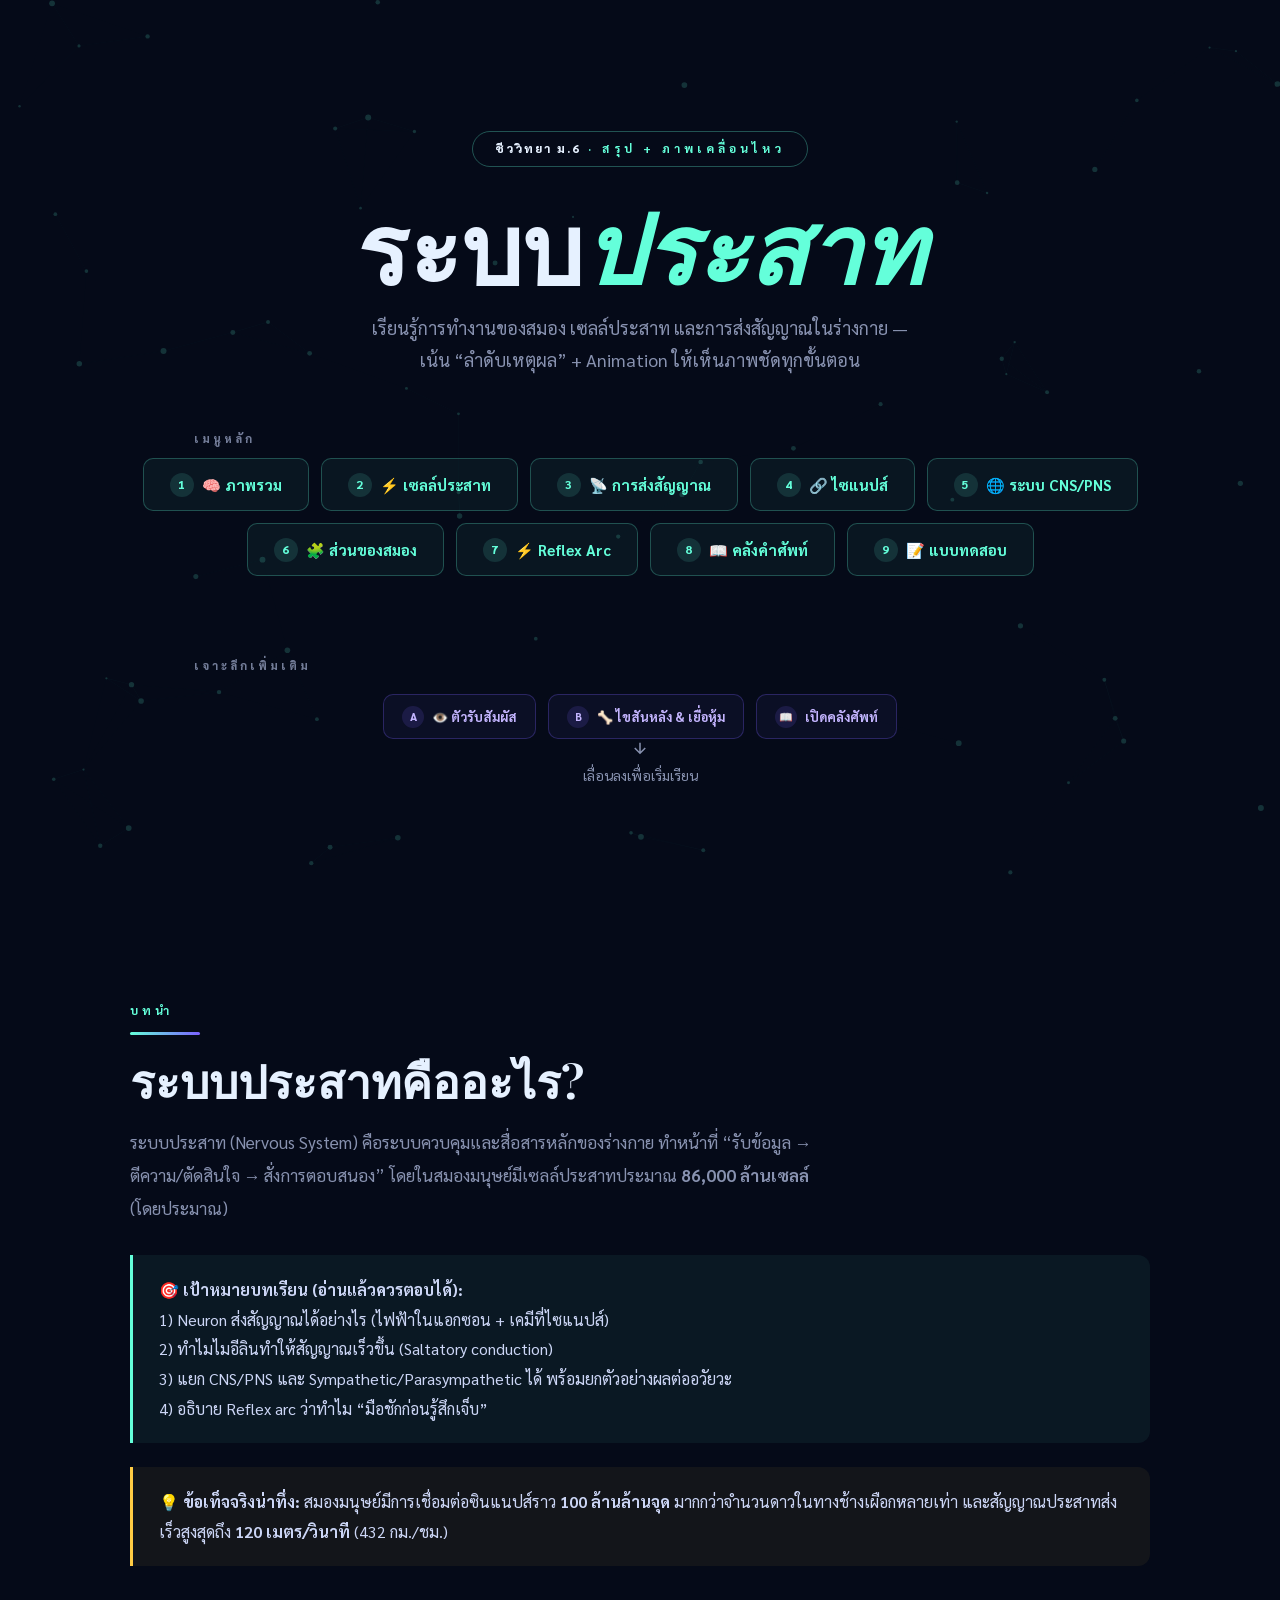
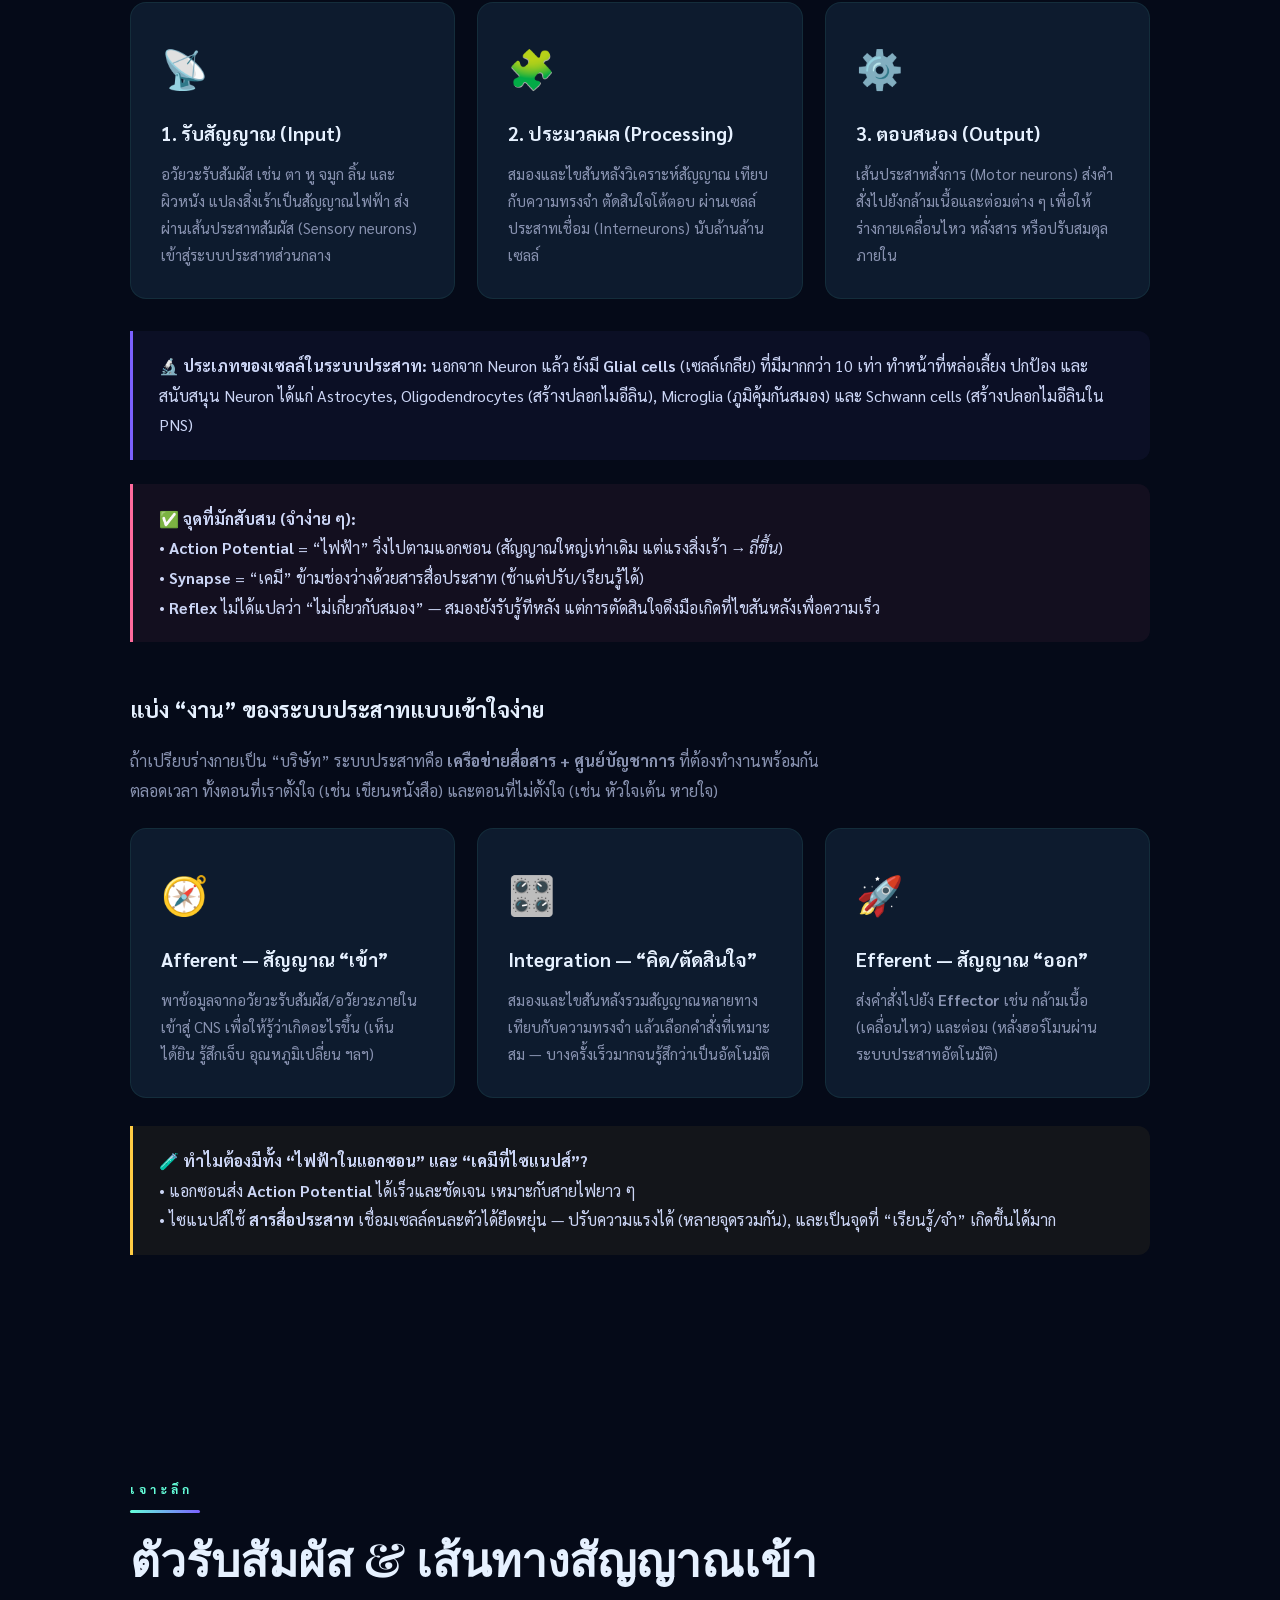
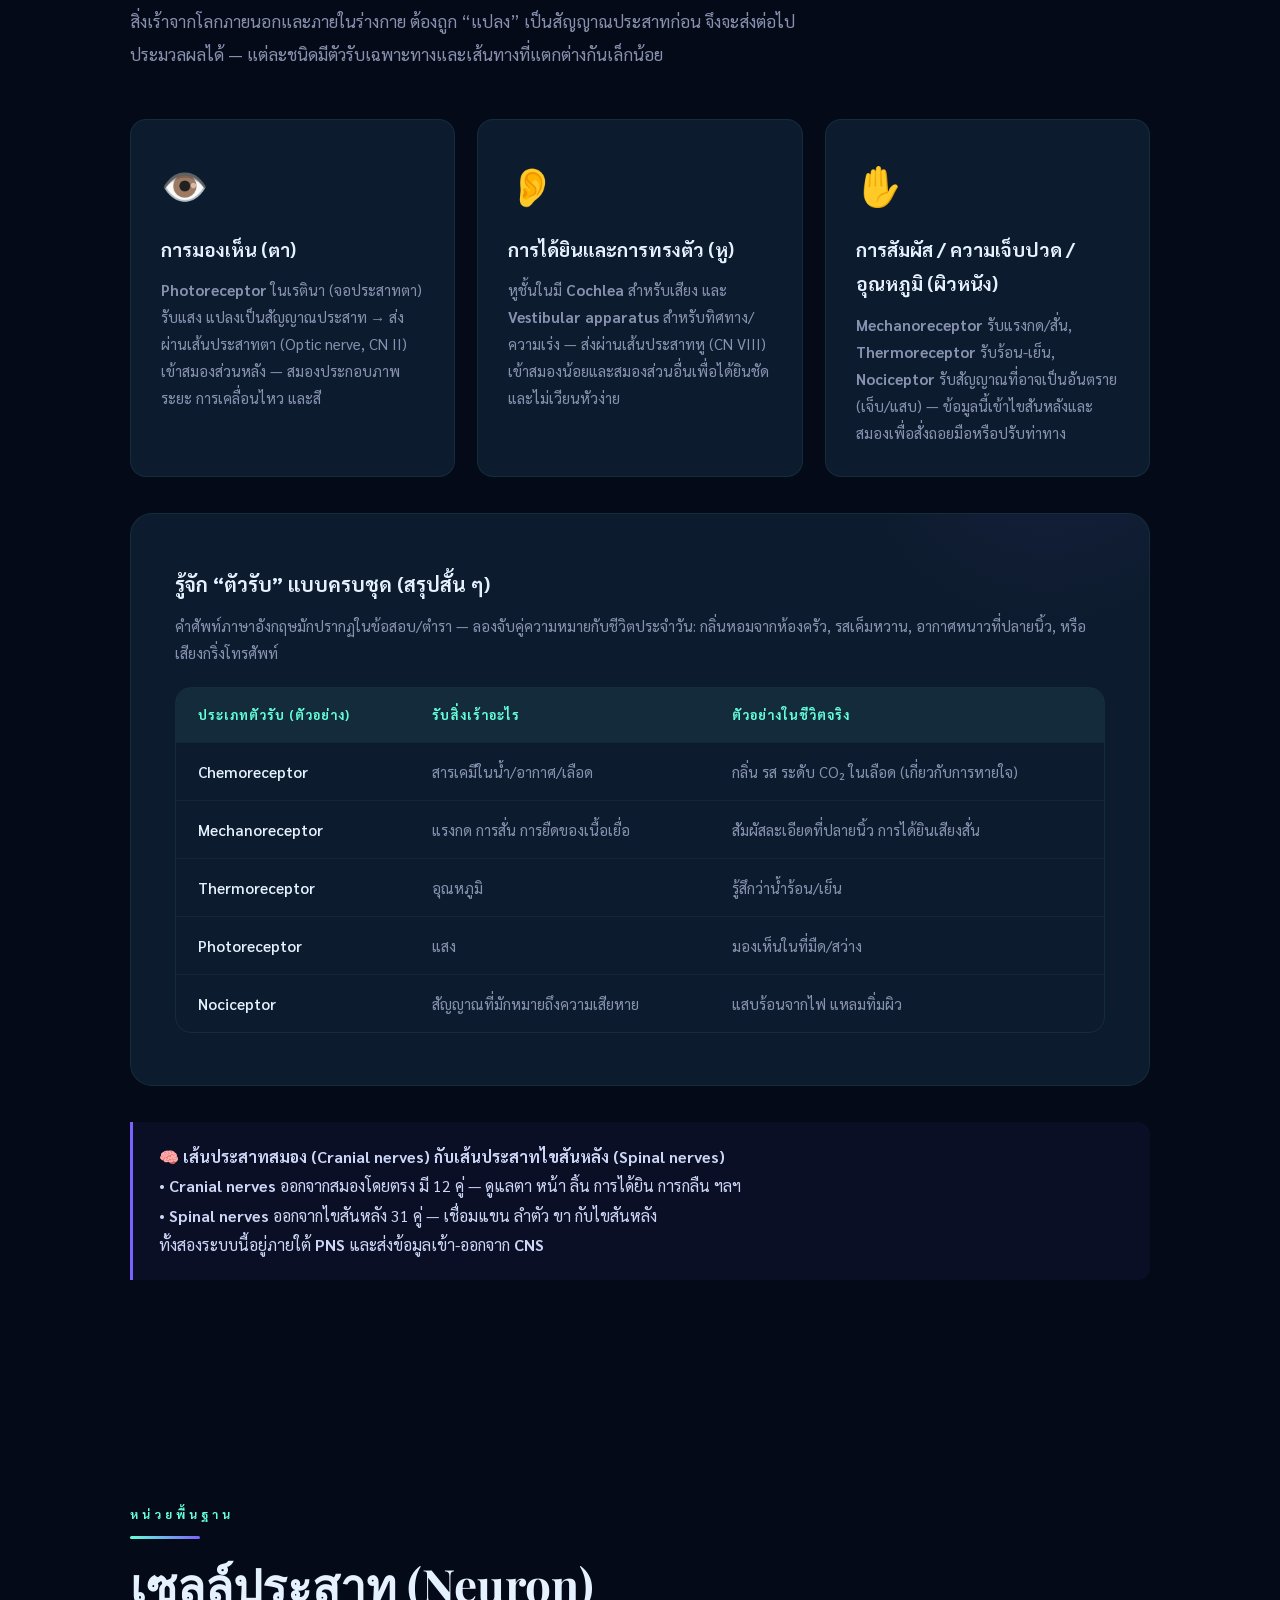
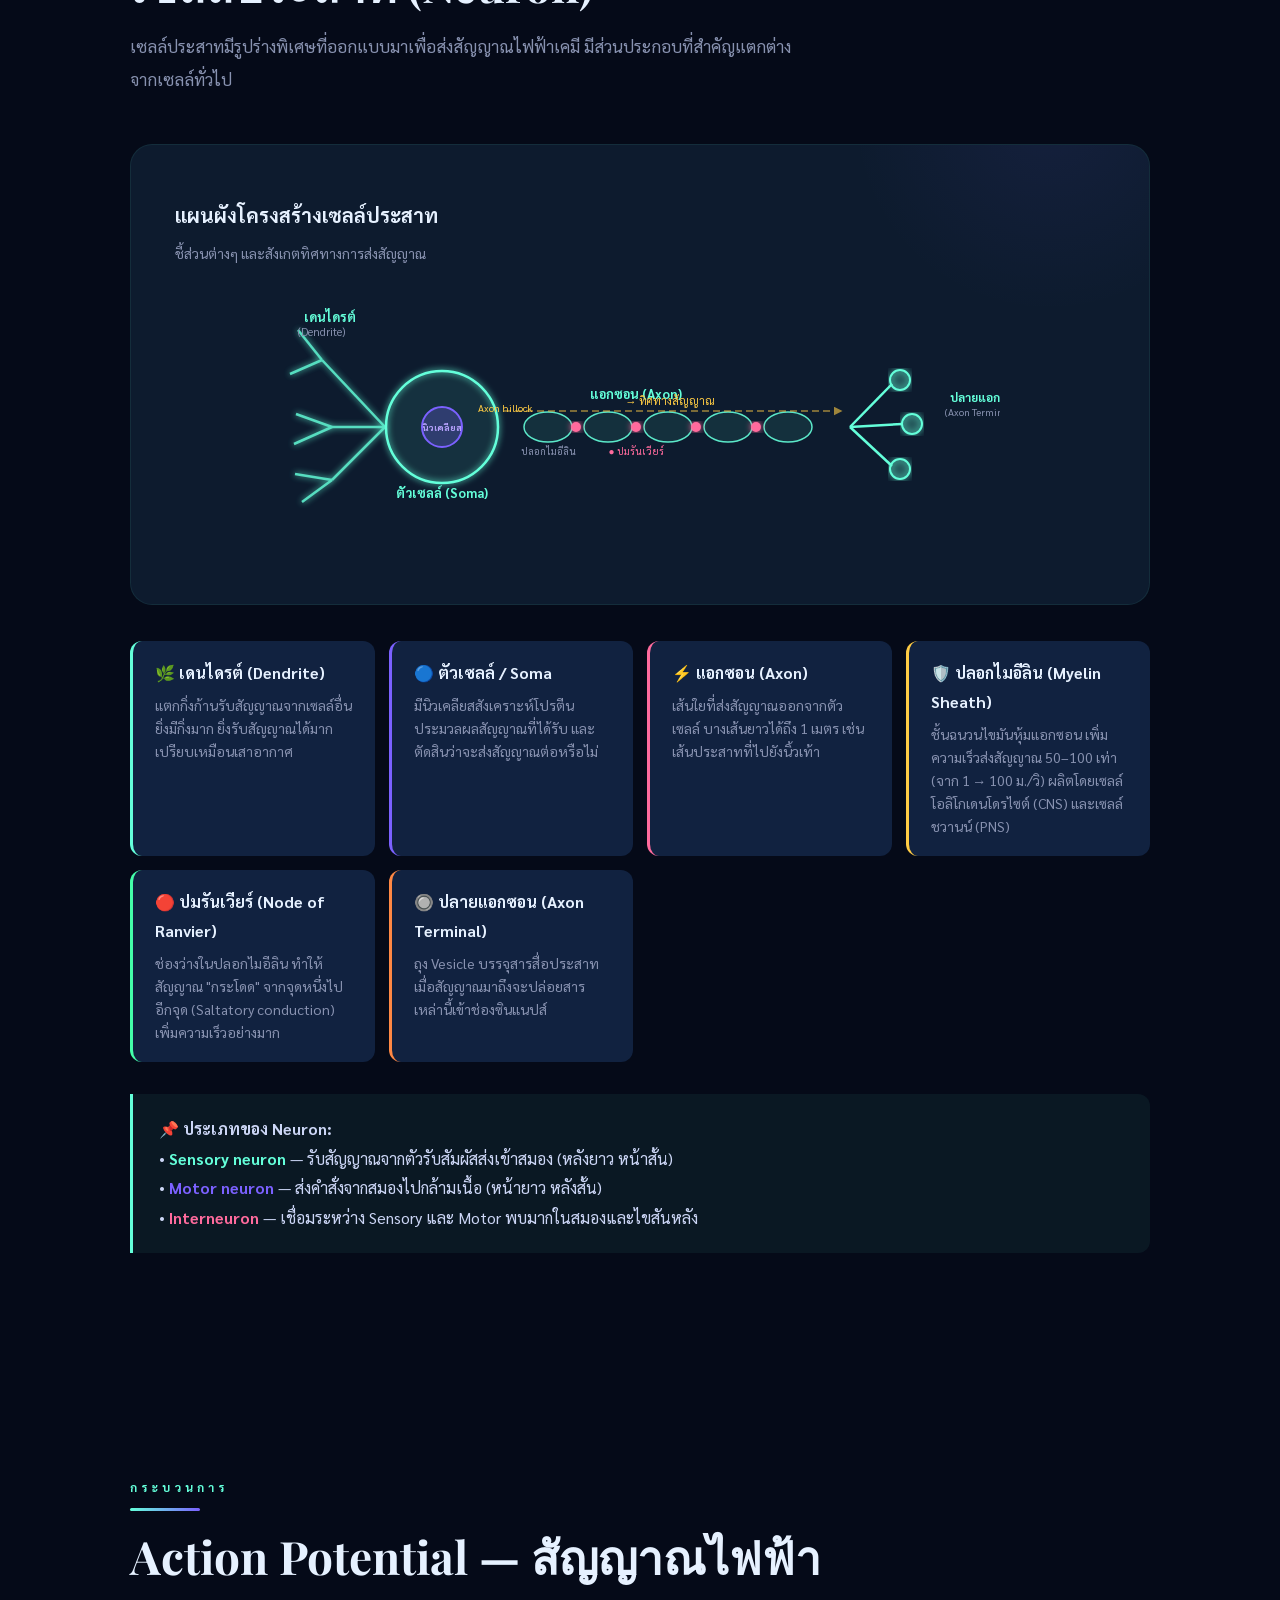
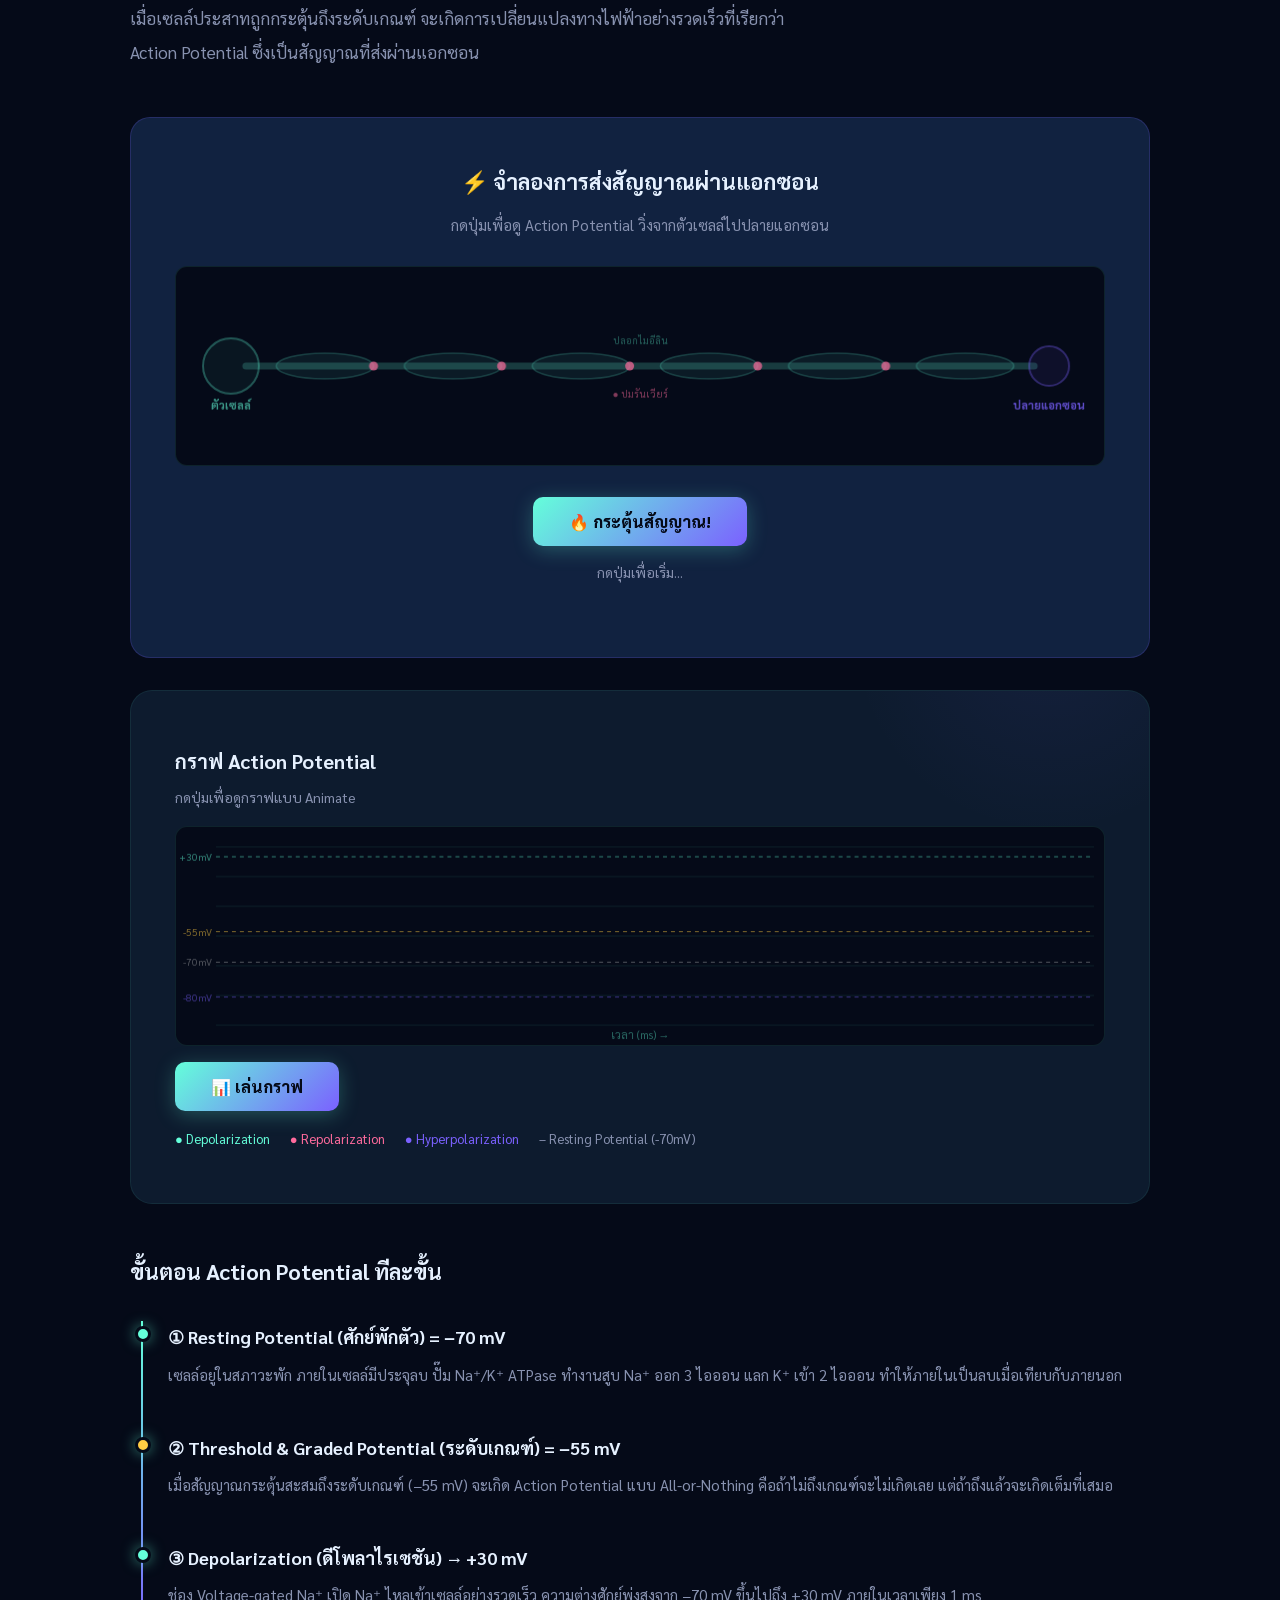
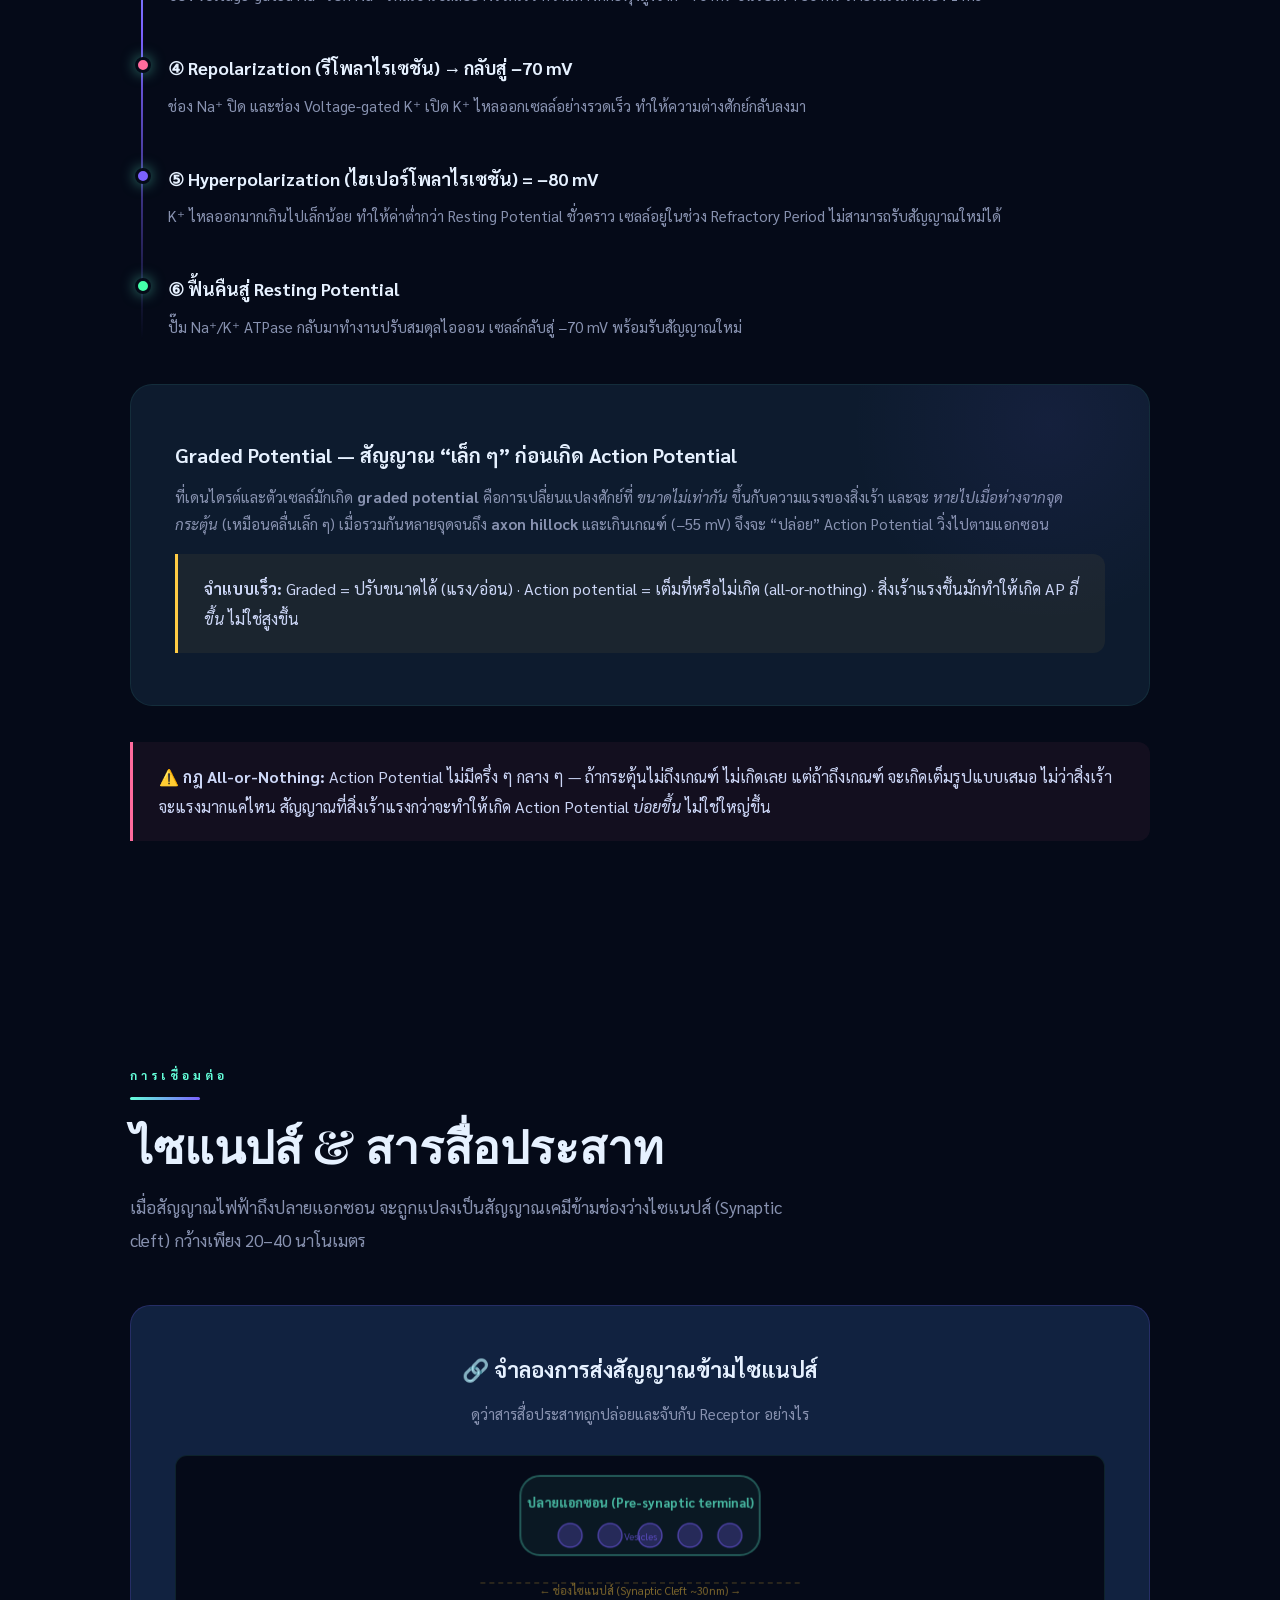
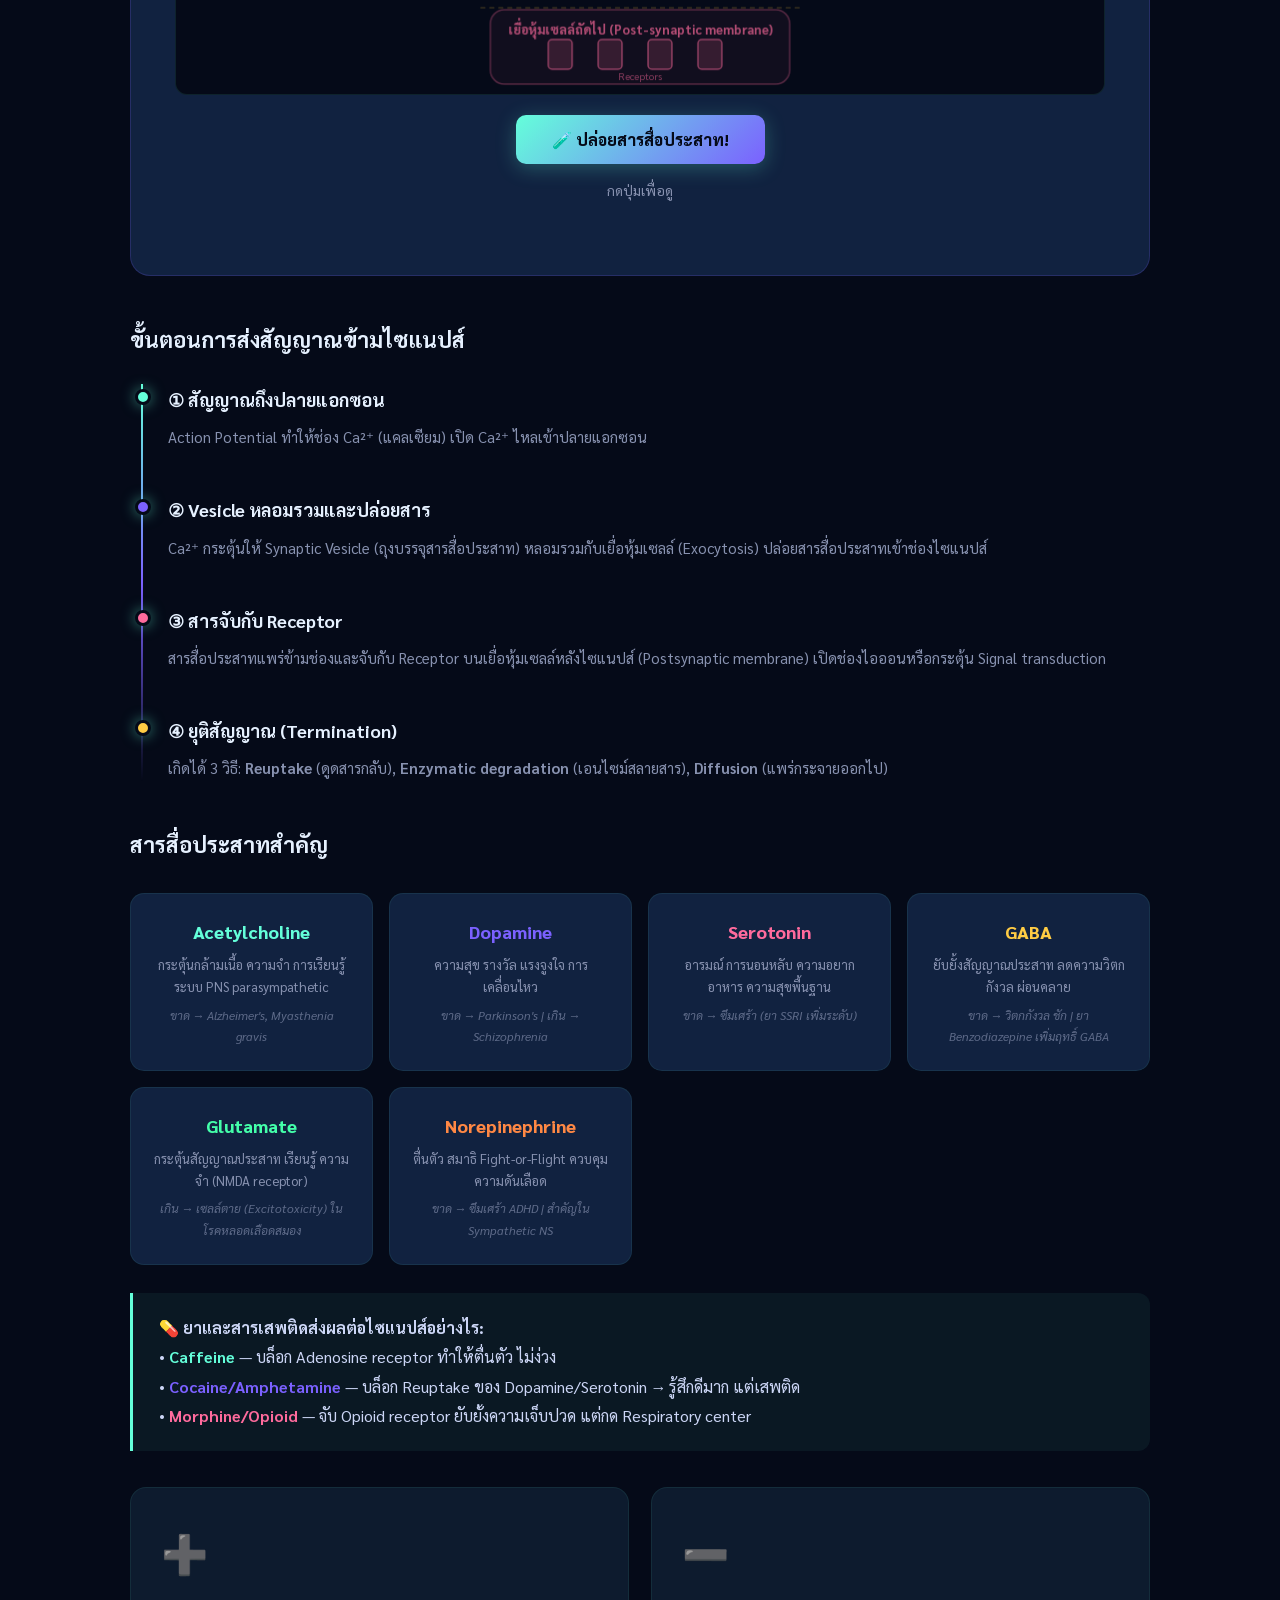
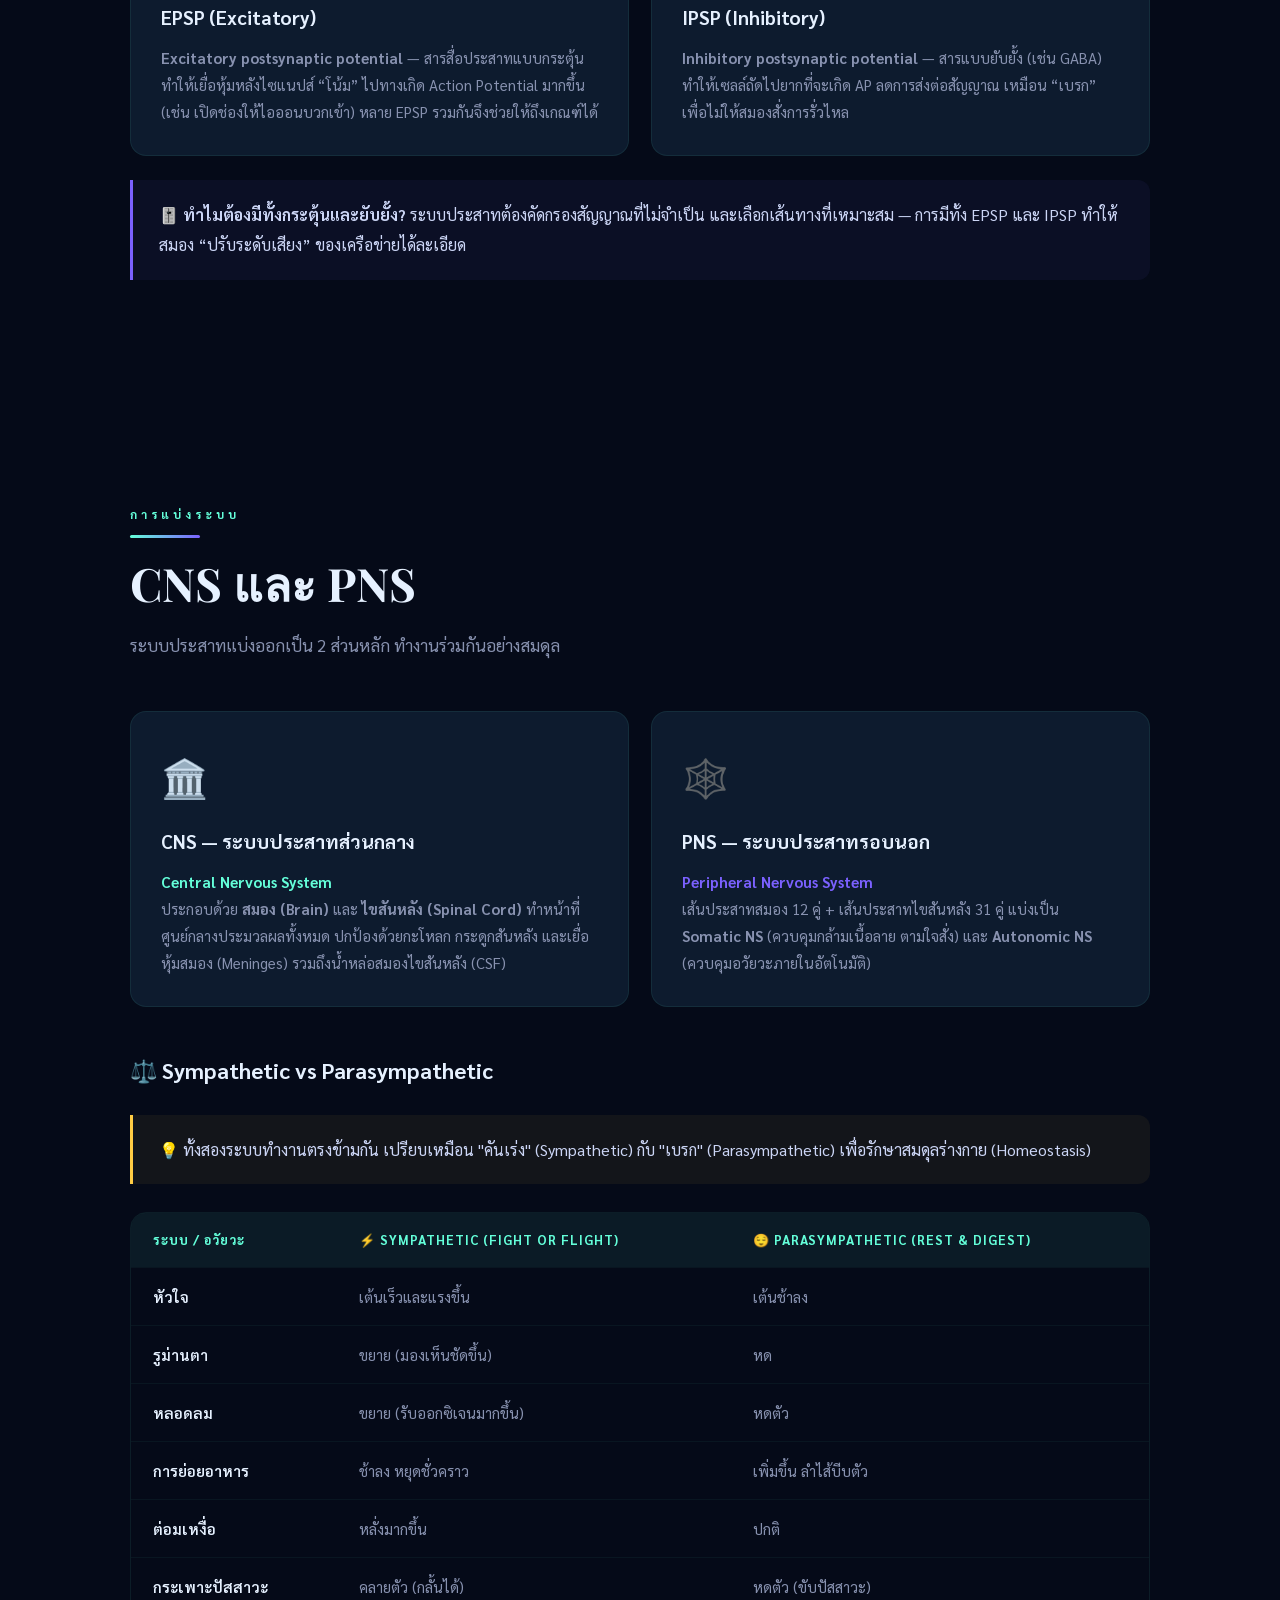
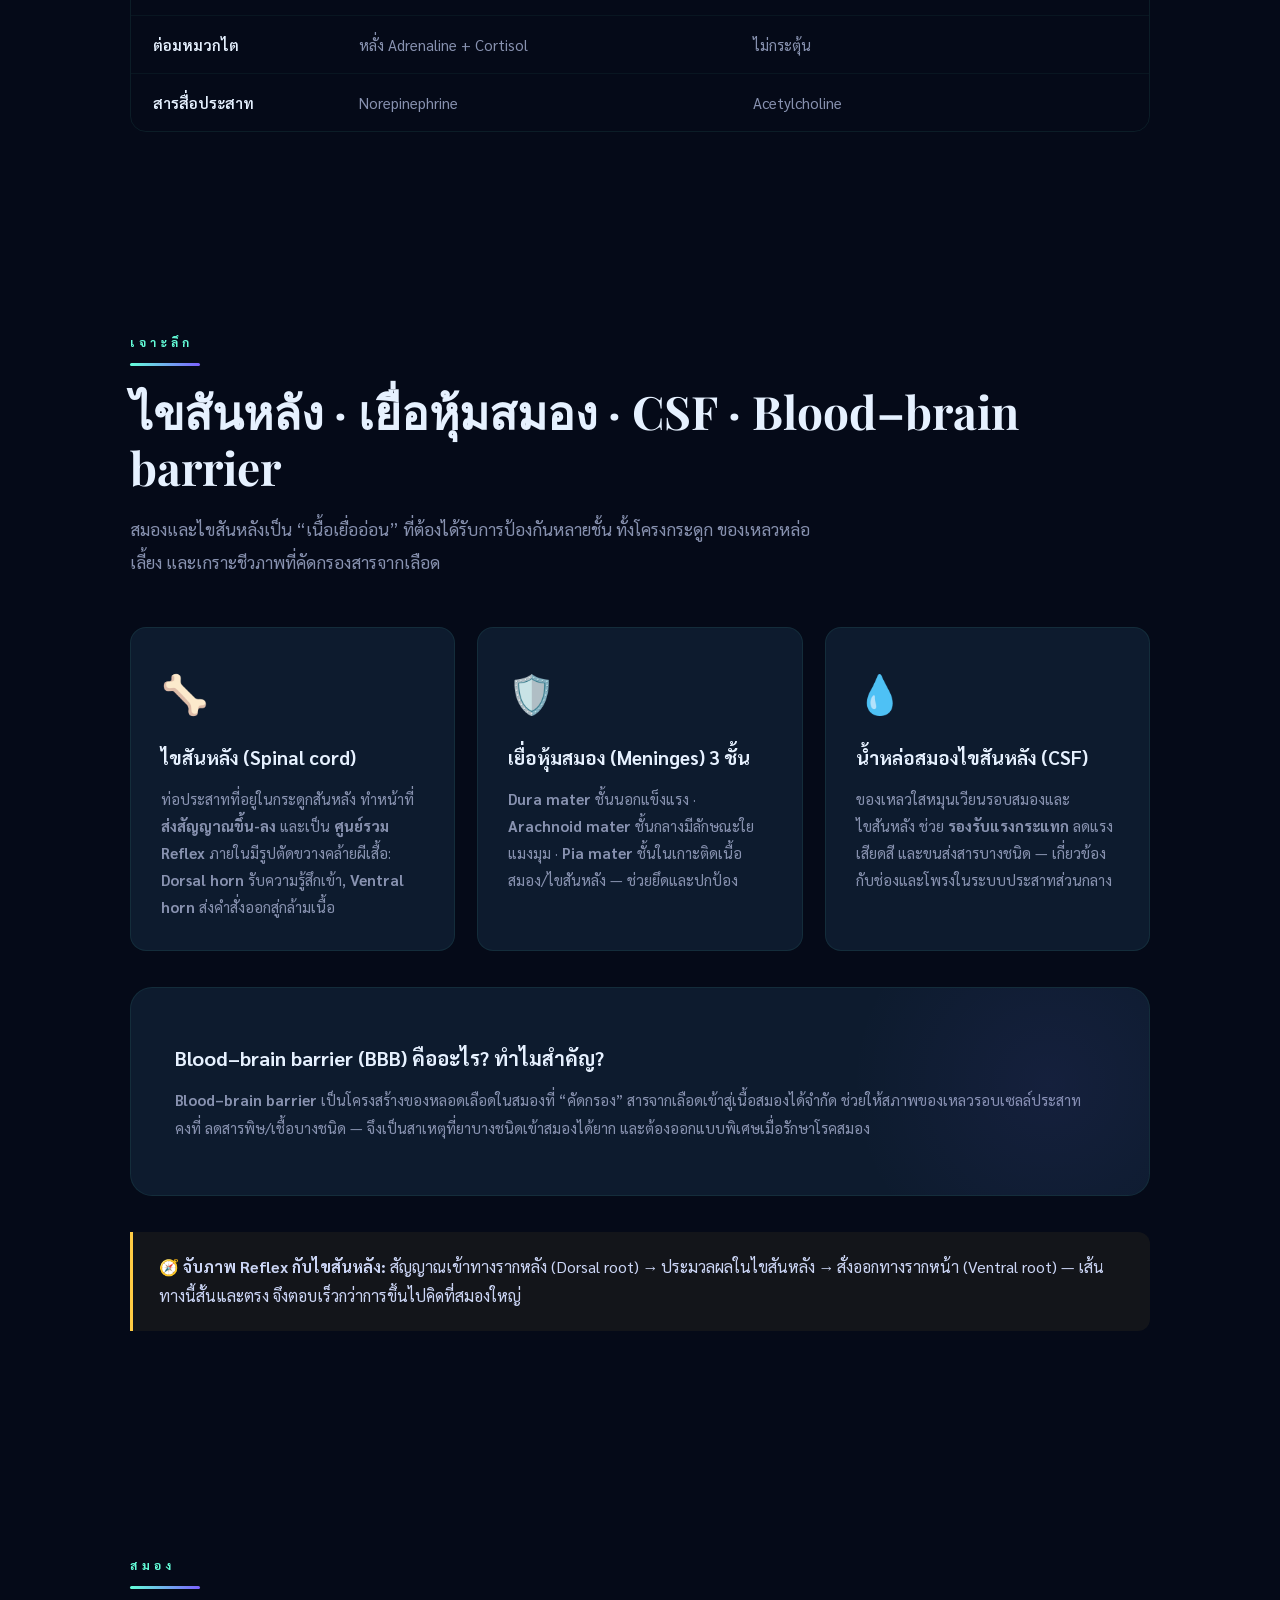
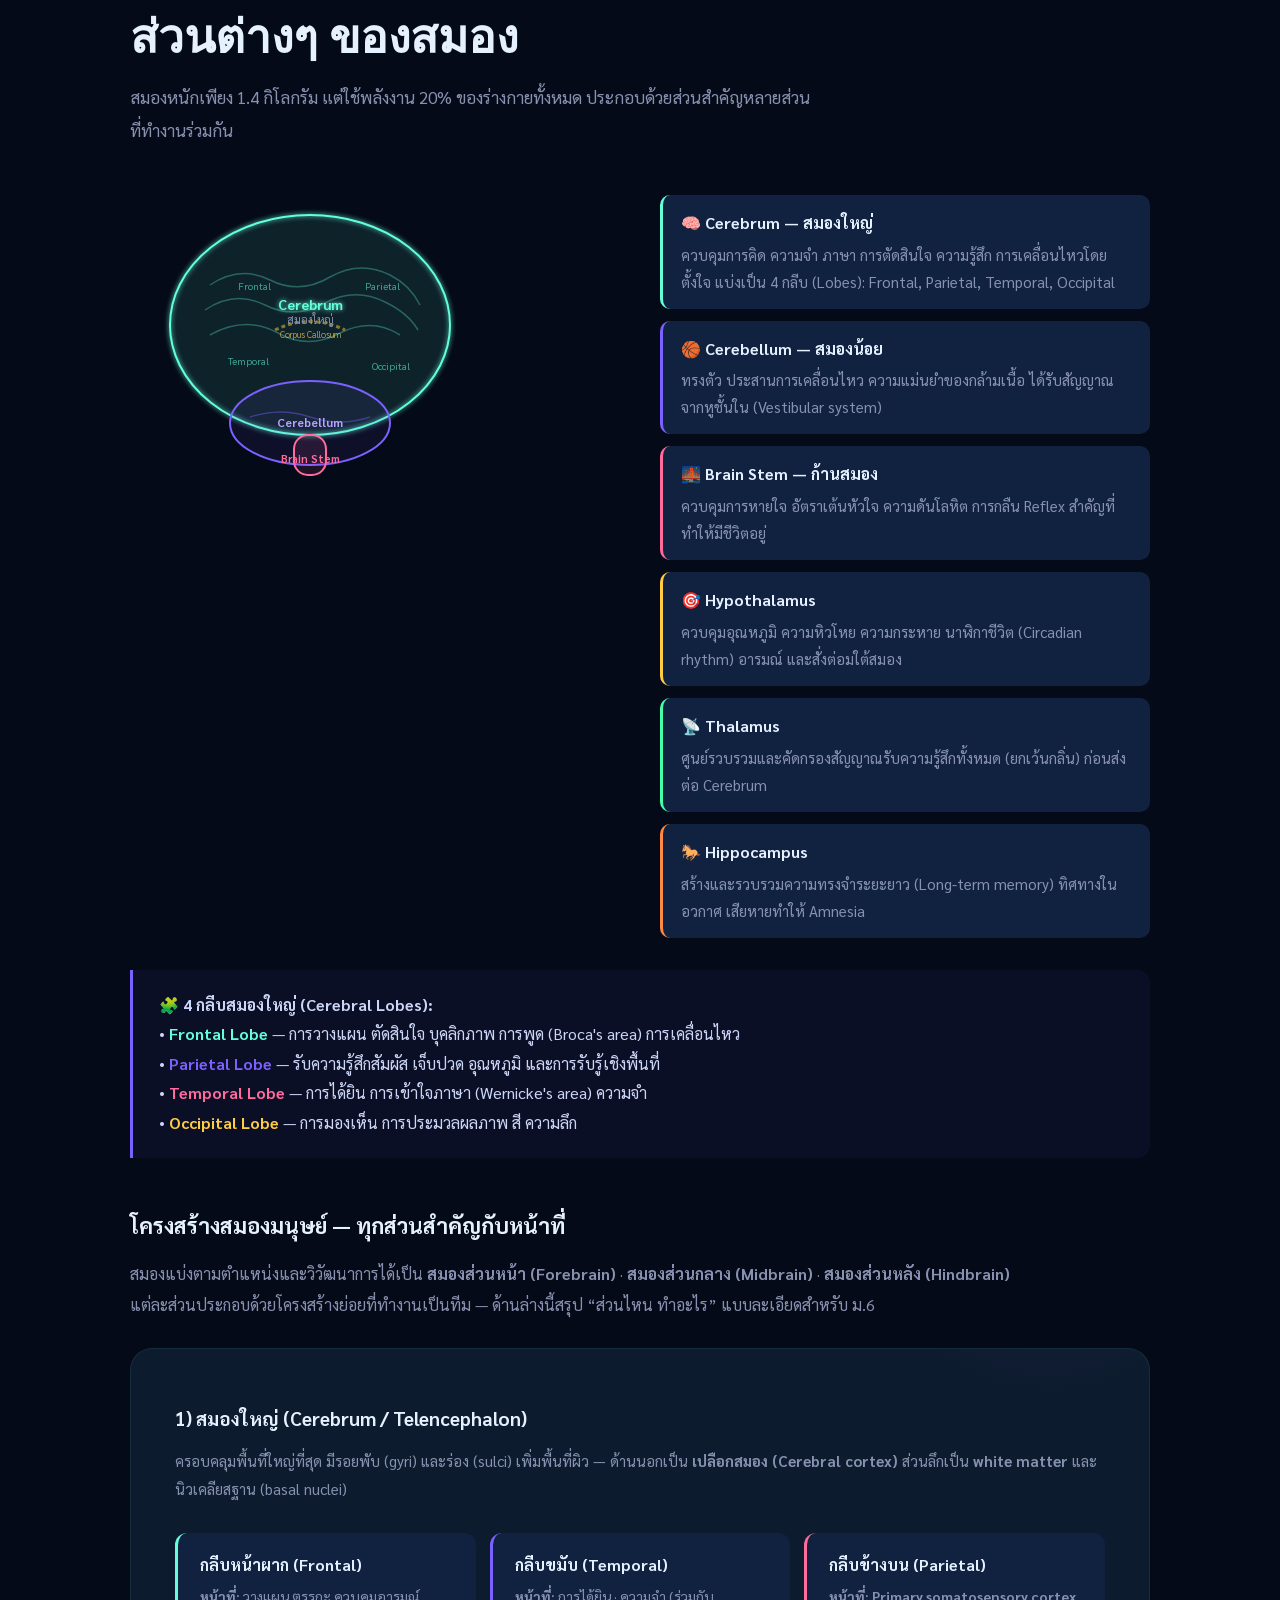
==== commit 8149ce6a: "Add files via upload" ====
--- a/nervous-system.html
+++ b/nervous-system.html
@@ -100,6 +100,41 @@
   font-size:12px; font-weight:800;
   display:flex; align-items:center; justify-content:center;
 }
+.chapter-buttons.sub { margin-top: 8px; margin-bottom: 0; }
+.chapter-buttons.sub .ch-btn {
+  font-size: 13px;
+  padding: 10px 18px;
+  border-color: rgba(123,97,255,0.28);
+  color: #c4b5ff;
+  background: rgba(123,97,255,0.06);
+}
+.chapter-buttons.sub .ch-btn:hover {
+  border-color: var(--accent2);
+  color: #e8e0ff;
+  box-shadow: 0 10px 28px rgba(123,97,255,0.18);
+}
+.chapter-buttons.sub .ch-btn .num {
+  background: rgba(123,97,255,0.15);
+  font-size: 11px;
+  width: 22px;
+  height: 22px;
+}
+.hero-menu-label {
+  width: 100%;
+  max-width: 900px;
+  text-align: left;
+  font-size: 11px;
+  font-weight: 800;
+  letter-spacing: 3px;
+  text-transform: uppercase;
+  color: var(--text-dim);
+  margin: 0 auto 10px;
+  padding-left: 4px;
+  opacity: 0.85;
+}
+@media (max-width: 700px) {
+  .hero-menu-label { padding-left: 0; }
+}
 
 .scroll-hint {
   animation: bounce 2s infinite;
@@ -272,6 +307,118 @@
 }
 .compare-table tr:hover td { background:rgba(100,255,218,0.03); }
 .compare-table td:first-child { color:#e6f1ff; font-weight:600; }
+
+/* ====== GLOSSARY ====== */
+.glossary-panel {
+  background: var(--surface);
+  border: 1px solid rgba(100,255,218,0.1);
+  border-radius: 22px;
+  padding: 36px 40px 28px;
+  margin-top: 28px;
+}
+.glossary-toolbar {
+  display: flex;
+  flex-wrap: wrap;
+  gap: 12px;
+  align-items: center;
+  margin-bottom: 20px;
+}
+#glossary-search {
+  flex: 1 1 220px;
+  min-width: 180px;
+  padding: 14px 18px;
+  border-radius: 12px;
+  border: 1px solid rgba(100,255,218,0.18);
+  background: var(--surface2);
+  color: var(--text);
+  font-family: 'Sarabun', sans-serif;
+  font-size: 15px;
+}
+#glossary-search::placeholder { color: var(--text-dim); opacity: 0.7; }
+#glossary-search:focus {
+  outline: none;
+  border-color: var(--accent);
+  box-shadow: 0 0 0 3px rgba(100,255,218,0.12);
+}
+.glossary-cats {
+  display: flex;
+  flex-wrap: wrap;
+  gap: 8px;
+}
+.glossary-cat {
+  border: 1px solid rgba(100,255,218,0.15);
+  background: rgba(100,255,218,0.04);
+  color: var(--text-dim);
+  padding: 8px 14px;
+  border-radius: 999px;
+  font-family: 'Sarabun', sans-serif;
+  font-size: 13px;
+  font-weight: 700;
+  cursor: pointer;
+  transition: all 0.2s;
+}
+.glossary-cat:hover {
+  border-color: var(--accent);
+  color: var(--accent);
+}
+.glossary-cat.active {
+  background: rgba(100,255,218,0.12);
+  border-color: var(--accent);
+  color: var(--accent);
+}
+.glossary-note {
+  font-size: 13px;
+  color: var(--text-dim);
+  margin-bottom: 14px;
+  line-height: 1.7;
+}
+.glossary-table-wrap {
+  overflow-x: auto;
+  border-radius: 14px;
+  border: 1px solid rgba(100,255,218,0.08);
+}
+.glossary-table {
+  width: 100%;
+  border-collapse: collapse;
+  min-width: 640px;
+}
+.glossary-table th {
+  text-align: left;
+  padding: 14px 16px;
+  font-size: 12px;
+  font-weight: 800;
+  letter-spacing: 1px;
+  text-transform: uppercase;
+  color: var(--accent);
+  background: rgba(100,255,218,0.07);
+  border-bottom: 1px solid rgba(100,255,218,0.1);
+}
+.glossary-table td {
+  padding: 12px 16px;
+  font-size: 14px;
+  color: var(--text-dim);
+  border-top: 1px solid rgba(100,255,218,0.06);
+  vertical-align: top;
+}
+.glossary-table tr.hidden { display: none; }
+.glossary-table td.term-en {
+  color: #e6f1ff;
+  font-weight: 700;
+  white-space: nowrap;
+}
+.glossary-table td.term-read {
+  color: #b8c5e0;
+  font-size: 13px;
+  font-style: italic;
+  white-space: nowrap;
+}
+.glossary-table td.term-role { line-height: 1.65; max-width: 420px; }
+.glossary-count {
+  margin-left: auto;
+  font-size: 13px;
+  color: var(--text-dim);
+  font-weight: 600;
+}
 
 /* ====== BRAIN SVG ====== */
 .brain-section {
@@ -372,7 +519,15 @@
 }
 .score-big { font-size:64px; font-weight:800; color:var(--accent); line-height:1; }
 .score-label { font-size:20px; color:var(--text-dim); margin-top:10px; margin-bottom:28px; }
-.score-breakdown { display:grid; grid-template-columns:repeat(5,1fr); gap:6px; margin-bottom:28px; }
+.score-breakdown {
+  display:grid;
+  grid-template-columns:repeat(auto-fill,minmax(44px,1fr));
+  gap:6px;
+  margin-bottom:28px;
+  max-height:200px;
+  overflow-y:auto;
+  padding:4px 2px 8px;
+}
 .score-item {
   padding:10px 4px; border-radius:8px; font-size:13px;
   font-weight:700; text-align:center;
@@ -432,6 +587,7 @@
   <h1>ระบบ<span>ประสาท</span></h1>
   <p class="hero-sub">เรียนรู้การทำงานของสมอง เซลล์ประสาท และการส่งสัญญาณในร่างกาย — เน้น “ลำดับเหตุผล” + Animation ให้เห็นภาพชัดทุกขั้นตอน</p>
 
+  <p class="hero-menu-label">เมนูหลัก</p>
   <div class="chapter-buttons">
     <a href="#intro" class="ch-btn"><span class="num">1</span>🧠 ภาพรวม</a>
     <a href="#neuron" class="ch-btn"><span class="num">2</span>⚡ เซลล์ประสาท</a>
@@ -440,7 +596,15 @@
     <a href="#system" class="ch-btn"><span class="num">5</span>🌐 ระบบ CNS/PNS</a>
     <a href="#brain" class="ch-btn"><span class="num">6</span>🧩 ส่วนของสมอง</a>
     <a href="#reflex" class="ch-btn"><span class="num">7</span>⚡ Reflex Arc</a>
-    <a href="#quiz" class="ch-btn"><span class="num">8</span>📝 แบบทดสอบ</a>
+    <a href="#glossary" class="ch-btn"><span class="num">8</span>📖 คลังคำศัพท์</a>
+    <a href="#quiz" class="ch-btn"><span class="num">9</span>📝 แบบทดสอบ</a>
+  </div>
+
+  <p class="hero-menu-label" style="margin-top:28px">เจาะลึกเพิ่มเติม</p>
+  <div class="chapter-buttons sub">
+    <a href="#receptors" class="ch-btn"><span class="num">A</span>👁️ ตัวรับสัมผัส</a>
+    <a href="#spinal-protect" class="ch-btn"><span class="num">B</span>🦴 ไขสันหลัง &amp; เยื่อหุ้ม</a>
+    <a href="#glossary" class="ch-btn"><span class="num">📖</span>เปิดคลังศัพท์</a>
   </div>
 
   <div class="scroll-hint">
@@ -500,6 +664,94 @@
       <br>• <strong>Action Potential</strong> = “ไฟฟ้า” วิ่งไปตามแอกซอน (สัญญาณใหญ่เท่าเดิม แต่แรงสิ่งเร้า → <em>ถี่ขึ้น</em>)
       <br>• <strong>Synapse</strong> = “เคมี” ข้ามช่องว่างด้วยสารสื่อประสาท (ช้าแต่ปรับ/เรียนรู้ได้)
       <br>• <strong>Reflex</strong> ไม่ได้แปลว่า “ไม่เกี่ยวกับสมอง” — สมองยังรับรู้ทีหลัง แต่การตัดสินใจดึงมือเกิดที่ไขสันหลังเพื่อความเร็ว
+    </div>
+
+    <h3 style="font-size:22px;font-weight:700;color:#e6f1ff;margin:48px 0 16px">แบ่ง “งาน” ของระบบประสาทแบบเข้าใจง่าย</h3>
+    <p style="color:var(--text-dim);font-size:16px;line-height:1.9;max-width:720px;margin-bottom:22px">
+      ถ้าเปรียบร่างกายเป็น “บริษัท” ระบบประสาทคือ <strong>เครือข่ายสื่อสาร + ศูนย์บัญชาการ</strong> ที่ต้องทำงานพร้อมกันตลอดเวลา ทั้งตอนที่เราตั้งใจ (เช่น เขียนหนังสือ) และตอนที่ไม่ตั้งใจ (เช่น หัวใจเต้น หายใจ)
+    </p>
+    <div class="cards">
+      <div class="card">
+        <span class="card-icon">🧭</span>
+        <h3>Afferent — สัญญาณ “เข้า”</h3>
+        <p>พาข้อมูลจากอวัยวะรับสัมผัส/อวัยวะภายใน เข้าสู่ CNS เพื่อให้รู้ว่าเกิดอะไรขึ้น (เห็น ได้ยิน รู้สึกเจ็บ อุณหภูมิเปลี่ยน ฯลฯ)</p>
+      </div>
+      <div class="card">
+        <span class="card-icon">🎛️</span>
+        <h3>Integration — “คิด/ตัดสินใจ”</h3>
+        <p>สมองและไขสันหลังรวมสัญญาณหลายทาง เทียบกับความทรงจำ แล้วเลือกคำสั่งที่เหมาะสม — บางครั้งเร็วมากจนรู้สึกว่าเป็นอัตโนมัติ</p>
+      </div>
+      <div class="card">
+        <span class="card-icon">🚀</span>
+        <h3>Efferent — สัญญาณ “ออก”</h3>
+        <p>ส่งคำสั่งไปยัง <strong>Effector</strong> เช่น กล้ามเนื้อ (เคลื่อนไหว) และต่อม (หลั่งฮอร์โมนผ่านระบบประสาทอัตโนมัติ)</p>
+      </div>
+    </div>
+
+    <div class="highlight yellow" style="margin-top:28px">
+      🧪 <strong>ทำไมต้องมีทั้ง “ไฟฟ้าในแอกซอน” และ “เคมีที่ไซแนปส์”?</strong>
+      <br>• แอกซอนส่ง <strong>Action Potential</strong> ได้เร็วและชัดเจน เหมาะกับสายไฟยาว ๆ
+      <br>• ไซแนปส์ใช้ <strong>สารสื่อประสาท</strong> เชื่อมเซลล์คนละตัวได้ยืดหยุ่น — ปรับความแรงได้ (หลายจุดรวมกัน), และเป็นจุดที่ “เรียนรู้/จำ” เกิดขึ้นได้มาก
+    </div>
+  </div>
+</section>
+
+<!-- ===== SECTION: RECEPTORS (DEEP DIVE) ===== -->
+<section id="receptors">
+  <div class="reveal">
+    <div class="section-label">เจาะลึก</div>
+    <div class="section-divider"></div>
+    <h2 class="section-title">ตัวรับสัมผัส &amp; เส้นทางสัญญาณเข้า</h2>
+    <p class="section-intro">
+      สิ่งเร้าจากโลกภายนอกและภายในร่างกาย ต้องถูก “แปลง” เป็นสัญญาณประสาทก่อน จึงจะส่งต่อไปประมวลผลได้ — แต่ละชนิดมีตัวรับเฉพาะทางและเส้นทางที่แตกต่างกันเล็กน้อย
+    </p>
+
+    <div class="cards">
+      <div class="card">
+        <span class="card-icon">👁️</span>
+        <h3>การมองเห็น (ตา)</h3>
+        <p><strong>Photoreceptor</strong> ในเรตินา (จอประสาทตา) รับแสง แปลงเป็นสัญญาณประสาท → ส่งผ่านเส้นประสาทตา (Optic nerve, CN II) เข้าสมองส่วนหลัง — สมองประกอบภาพ ระยะ การเคลื่อนไหว และสี</p>
+      </div>
+      <div class="card">
+        <span class="card-icon">👂</span>
+        <h3>การได้ยินและการทรงตัว (หู)</h3>
+        <p>หูชั้นในมี <strong>Cochlea</strong> สำหรับเสียง และ <strong>Vestibular apparatus</strong> สำหรับทิศทาง/ความเร่ง — ส่งผ่านเส้นประสาทหู (CN VIII) เข้าสมองน้อยและสมองส่วนอื่นเพื่อได้ยินชัดและไม่เวียนหัวง่าย</p>
+      </div>
+      <div class="card">
+        <span class="card-icon">✋</span>
+        <h3>การสัมผัส / ความเจ็บปวด / อุณหภูมิ (ผิวหนัง)</h3>
+        <p><strong>Mechanoreceptor</strong> รับแรงกด/สั่น, <strong>Thermoreceptor</strong> รับร้อน-เย็น, <strong>Nociceptor</strong> รับสัญญาณที่อาจเป็นอันตราย (เจ็บ/แสบ) — ข้อมูลนี้เข้าไขสันหลังและสมองเพื่อสั่งถอยมือหรือปรับท่าทาง</p>
+      </div>
+    </div>
+
+    <div class="panel" style="margin-top:36px">
+      <h3 style="font-size:20px;font-weight:700;color:#e6f1ff;margin-bottom:10px">รู้จัก “ตัวรับ” แบบครบชุด (สรุปสั้น ๆ)</h3>
+      <p style="color:var(--text-dim);font-size:15px;line-height:1.85;margin-bottom:20px">
+        คำศัพท์ภาษาอังกฤษมักปรากฏในข้อสอบ/ตำรา — ลองจับคู่ความหมายกับชีวิตประจำวัน: กลิ่นหอมจากห้องครัว, รสเค็มหวาน, อากาศหนาวที่ปลายนิ้ว, หรือเสียงกริ่งโทรศัพท์
+      </p>
+      <table class="compare-table">
+        <thead>
+          <tr>
+            <th>ประเภทตัวรับ (ตัวอย่าง)</th>
+            <th>รับสิ่งเร้าอะไร</th>
+            <th>ตัวอย่างในชีวิตจริง</th>
+          </tr>
+        </thead>
+        <tbody>
+          <tr><td>Chemoreceptor</td><td>สารเคมีในน้ำ/อากาศ/เลือด</td><td>กลิ่น รส ระดับ CO₂ ในเลือด (เกี่ยวกับการหายใจ)</td></tr>
+          <tr><td>Mechanoreceptor</td><td>แรงกด การสั่น การยืดของเนื้อเยื่อ</td><td>สัมผัสละเอียดที่ปลายนิ้ว การได้ยินเสียงสั่น</td></tr>
+          <tr><td>Thermoreceptor</td><td>อุณหภูมิ</td><td>รู้สึกว่าน้ำร้อน/เย็น</td></tr>
+          <tr><td>Photoreceptor</td><td>แสง</td><td>มองเห็นในที่มืด/สว่าง</td></tr>
+          <tr><td>Nociceptor</td><td>สัญญาณที่มักหมายถึงความเสียหาย</td><td>แสบร้อนจากไฟ แหลมทิ่มผิว</td></tr>
+        </tbody>
+      </table>
+    </div>
+
+    <div class="highlight purple" style="margin-top:28px">
+      🧠 <strong>เส้นประสาทสมอง (Cranial nerves) กับเส้นประสาทไขสันหลัง (Spinal nerves)</strong>
+      <br>• <strong>Cranial nerves</strong> ออกจากสมองโดยตรง มี 12 คู่ — ดูแลตา หน้า ลิ้น การได้ยิน การกลืน ฯลฯ
+      <br>• <strong>Spinal nerves</strong> ออกจากไขสันหลัง 31 คู่ — เชื่อมแขน ลำตัว ขา กับไขสันหลัง
+      <br>ทั้งสองระบบนี้อยู่ภายใต้ <strong>PNS</strong> และส่งข้อมูลเข้า-ออกจาก <strong>CNS</strong>
     </div>
   </div>
 </section>
@@ -684,6 +936,16 @@
       </div>
     </div>
 
+    <div class="panel reveal" style="margin-top:40px">
+      <h3 style="font-size:20px;font-weight:700;color:#e6f1ff;margin-bottom:10px">Graded Potential — สัญญาณ “เล็ก ๆ” ก่อนเกิด Action Potential</h3>
+      <p style="color:var(--text-dim);font-size:15px;line-height:1.85;margin-bottom:16px">
+        ที่เดนไดรต์และตัวเซลล์มักเกิด <strong>graded potential</strong> คือการเปลี่ยนแปลงศักย์ที่ <em>ขนาดไม่เท่ากัน</em> ขึ้นกับความแรงของสิ่งเร้า และจะ <em>หายไปเมื่อห่างจากจุดกระตุ้น</em> (เหมือนคลื่นเล็ก ๆ) เมื่อรวมกันหลายจุดจนถึง <strong>axon hillock</strong> และเกินเกณฑ์ (−55 mV) จึงจะ “ปล่อย” Action Potential วิ่งไปตามแอกซอน
+      </p>
+      <div class="highlight yellow" style="margin:0;border-left-width:3px">
+        <strong>จำแบบเร็ว:</strong> Graded = ปรับขนาดได้ (แรง/อ่อน) · Action potential = เต็มที่หรือไม่เกิด (all-or-nothing) · สิ่งเร้าแรงขึ้นมักทำให้เกิด AP <em>ถี่ขึ้น</em> ไม่ใช่สูงขึ้น
+      </div>
+    </div>
+
     <div class="highlight pink">
       ⚠️ <strong>กฎ All-or-Nothing:</strong> Action Potential ไม่มีครึ่ง ๆ กลาง ๆ — ถ้ากระตุ้นไม่ถึงเกณฑ์ ไม่เกิดเลย แต่ถ้าถึงเกณฑ์ จะเกิดเต็มรูปแบบเสมอ ไม่ว่าสิ่งเร้าจะแรงมากแค่ไหน สัญญาณที่สิ่งเร้าแรงกว่าจะทำให้เกิด Action Potential <em>บ่อยขึ้น</em> ไม่ใช่ใหญ่ขึ้น
     </div>
@@ -773,6 +1035,22 @@
       <br>• <strong style="color:var(--accent2)">Cocaine/Amphetamine</strong> — บล็อก Reuptake ของ Dopamine/Serotonin → รู้สึกดีมาก แต่เสพติด
       <br>• <strong style="color:var(--accent3)">Morphine/Opioid</strong> — จับ Opioid receptor ยับยั้งความเจ็บปวด แต่กด Respiratory center
     </div>
+
+    <div class="cards" style="margin-top:36px">
+      <div class="card">
+        <span class="card-icon">➕</span>
+        <h3>EPSP (Excitatory)</h3>
+        <p><strong>Excitatory postsynaptic potential</strong> — สารสื่อประสาทแบบกระตุ้นทำให้เยื่อหุ้มหลังไซแนปส์ “โน้ม” ไปทางเกิด Action Potential มากขึ้น (เช่น เปิดช่องให้ไอออนบวกเข้า) หลาย EPSP รวมกันจึงช่วยให้ถึงเกณฑ์ได้</p>
+      </div>
+      <div class="card">
+        <span class="card-icon">➖</span>
+        <h3>IPSP (Inhibitory)</h3>
+        <p><strong>Inhibitory postsynaptic potential</strong> — สารแบบยับยั้ง (เช่น GABA) ทำให้เซลล์ถัดไปยากที่จะเกิด AP ลดการส่งต่อสัญญาณ เหมือน “เบรก” เพื่อไม่ให้สมองสั่งการรั่วไหล</p>
+      </div>
+    </div>
+    <div class="highlight purple" style="margin-top:24px">
+      🎚️ <strong>ทำไมต้องมีทั้งกระตุ้นและยับยั้ง?</strong> ระบบประสาทต้องคัดกรองสัญญาณที่ไม่จำเป็น และเลือกเส้นทางที่เหมาะสม — การมีทั้ง EPSP และ IPSP ทำให้สมอง “ปรับระดับเสียง” ของเครือข่ายได้ละเอียด
+    </div>
   </div>
 </section>
 
@@ -821,6 +1099,47 @@
         <tr><td>สารสื่อประสาท</td><td>Norepinephrine</td><td>Acetylcholine</td></tr>
       </tbody>
     </table>
+  </div>
+</section>
+
+<!-- ===== SECTION: SPINAL CORD & PROTECTION ===== -->
+<section id="spinal-protect">
+  <div class="reveal">
+    <div class="section-label">เจาะลึก</div>
+    <div class="section-divider"></div>
+    <h2 class="section-title">ไขสันหลัง · เยื่อหุ้มสมอง · CSF · Blood–brain barrier</h2>
+    <p class="section-intro">
+      สมองและไขสันหลังเป็น “เนื้อเยื่ออ่อน” ที่ต้องได้รับการป้องกันหลายชั้น ทั้งโครงกระดูก ของเหลวหล่อเลี้ยง และเกราะชีวภาพที่คัดกรองสารจากเลือด
+    </p>
+
+    <div class="cards">
+      <div class="card">
+        <span class="card-icon">🦴</span>
+        <h3>ไขสันหลัง (Spinal cord)</h3>
+        <p>ท่อประสาทที่อยู่ในกระดูกสันหลัง ทำหน้าที่ <strong>ส่งสัญญาณขึ้น-ลง</strong> และเป็น <strong>ศูนย์รวม Reflex</strong> ภายในมีรูปตัดขวางคล้ายผีเสื้อ: <strong>Dorsal horn</strong> รับความรู้สึกเข้า, <strong>Ventral horn</strong> ส่งคำสั่งออกสู่กล้ามเนื้อ</p>
+      </div>
+      <div class="card">
+        <span class="card-icon">🛡️</span>
+        <h3>เยื่อหุ้มสมอง (Meninges) 3 ชั้น</h3>
+        <p><strong>Dura mater</strong> ชั้นนอกแข็งแรง · <strong>Arachnoid mater</strong> ชั้นกลางมีลักษณะใยแมงมุม · <strong>Pia mater</strong> ชั้นในเกาะติดเนื้อสมอง/ไขสันหลัง — ช่วยยึดและปกป้อง</p>
+      </div>
+      <div class="card">
+        <span class="card-icon">💧</span>
+        <h3>น้ำหล่อสมองไขสันหลัง (CSF)</h3>
+        <p>ของเหลวใสหมุนเวียนรอบสมองและไขสันหลัง ช่วย <strong>รองรับแรงกระแทก</strong> ลดแรงเสียดสี และขนส่งสารบางชนิด — เกี่ยวข้องกับช่องและโพรงในระบบประสาทส่วนกลาง</p>
+      </div>
+    </div>
+
+    <div class="panel" style="margin-top:36px">
+      <h3 style="font-size:20px;font-weight:700;color:#e6f1ff;margin-bottom:10px">Blood–brain barrier (BBB) คืออะไร? ทำไมสำคัญ?</h3>
+      <p style="color:var(--text-dim);font-size:15px;line-height:1.9">
+        <strong>Blood–brain barrier</strong> เป็นโครงสร้างของหลอดเลือดในสมองที่ “คัดกรอง” สารจากเลือดเข้าสู่เนื้อสมองได้จำกัด ช่วยให้สภาพของเหลวรอบเซลล์ประสาทคงที่ ลดสารพิษ/เชื้อบางชนิด — จึงเป็นสาเหตุที่ยาบางชนิดเข้าสมองได้ยาก และต้องออกแบบพิเศษเมื่อรักษาโรคสมอง
+      </p>
+    </div>
+
+    <div class="highlight yellow" style="margin-top:28px">
+      🧭 <strong>จับภาพ Reflex กับไขสันหลัง:</strong> สัญญาณเข้าทางรากหลัง (Dorsal root) → ประมวลผลในไขสันหลัง → สั่งออกทางรากหน้า (Ventral root) — เส้นทางนี้สั้นและตรง จึงตอบเร็วกว่าการขึ้นไปคิดที่สมองใหญ่
+    </div>
   </div>
 </section>
 
@@ -902,6 +1221,88 @@
       <br>• <strong style="color:var(--accent3)">Temporal Lobe</strong> — การได้ยิน การเข้าใจภาษา (Wernicke's area) ความจำ
       <br>• <strong style="color:var(--accent4)">Occipital Lobe</strong> — การมองเห็น การประมวลผลภาพ สี ความลึก
     </div>
+
+    <h3 style="font-size:22px;font-weight:700;color:#e6f1ff;margin:48px 0 14px">โครงสร้างสมองมนุษย์ — ทุกส่วนสำคัญกับหน้าที่</h3>
+    <p style="color:var(--text-dim);font-size:16px;line-height:1.9;max-width:900px;margin-bottom:28px">
+      สมองแบ่งตามตำแหน่งและวิวัฒนาการได้เป็น <strong>สมองส่วนหน้า (Forebrain)</strong> · <strong>สมองส่วนกลาง (Midbrain)</strong> · <strong>สมองส่วนหลัง (Hindbrain)</strong> แต่ละส่วนประกอบด้วยโครงสร้างย่อยที่ทำงานเป็นทีม — ด้านล่างนี้สรุป “ส่วนไหน ทำอะไร” แบบละเอียดสำหรับ ม.6
+    </p>
+
+    <div class="panel" style="margin-bottom:28px">
+      <h3 style="font-size:19px;font-weight:700;color:#e6f1ff;margin-bottom:12px">1) สมองใหญ่ (Cerebrum / Telencephalon)</h3>
+      <p style="color:var(--text-dim);font-size:15px;line-height:1.85;margin-bottom:16px">ครอบคลุมพื้นที่ใหญ่ที่สุด มีรอยพับ (gyri) และร่อง (sulci) เพิ่มพื้นที่ผิว — ด้านนอกเป็น <strong>เปลือกสมอง (Cerebral cortex)</strong> ส่วนลึกเป็น <strong>white matter</strong> และนิวเคลียสฐาน (basal nuclei)</p>
+      <div class="parts-grid">
+        <div class="part-card"><h4>กลีบหน้าผาก (Frontal)</h4><p><strong>หน้าที่:</strong> วางแผน ตรรกะ ควบคุมอารมณ์ พฤติกรรม · <strong>Primary motor cortex</strong> สั่งการเคลื่อนไหวตั้งใจ · <strong>Broca’s area</strong> (ซีกโดยมากซ้าย) จัดประโยคพูด</p></div>
+        <div class="part-card"><h4>กลีบขมับ (Temporal)</h4><p><strong>หน้าที่:</strong> การได้ยิน · ความจำ (ร่วมกับ <strong>Hippocampus</strong>) · <strong>Wernicke’s area</strong> เข้าใจภาษา · ประมวลผลกลิ่นผ่าน<strong> uncus</strong> ส่วนหนึ่งของขมับ</p></div>
+        <div class="part-card"><h4>กลีบข้างบน (Parietal)</h4><p><strong>หน้าที่:</strong> <strong>Primary somatosensory cortex</strong> รับสัมผัส อุณหภูมิ เจ็บปวด · รับรู้ตำแหน่งร่างกายในอวกาศ (proprioception) · การรวมข้อมูลจากหลายประสาท</p></div>
+        <div class="part-card"><h4>กลีบท้ายทอย (Occipital)</h4><p><strong>หน้าที่:</strong> <strong>Primary visual cortex</strong> รับภาพจากตา · แปลงเป็นภาพ สี ความลึกในพื้นที่รอบ ๆ (visual association)</p></div>
+      </div>
+      <div class="highlight" style="margin-top:20px;margin-bottom:0">
+        <strong>Corpus callosum</strong> — แผงใยเชื่อมซีกสมองซ้าย-ขวา แลกเปลี่ยนข้อมูลระหว่างกลีบสองข้าง · <strong>Basal ganglia</strong> (caudate, putamen, globus pallidus, substantia nigra ฯลฯ) — ช่วยเริ่ม/หยุดการเคลื่อนไหว ควบคุมจังหวะ เกี่ยวข้องกับพาร์กินสันเมื่อ substantia nigra เสื่อม
+      </div>
+    </div>
+
+    <div class="panel" style="margin-bottom:28px">
+      <h3 style="font-size:19px;font-weight:700;color:#e6f1ff;margin-bottom:12px">2) ไดเอนเซฟาลอน (Diencephalon) — “ชั้นกลาง” ใต้สมองใหญ่</h3>
+      <table class="compare-table">
+        <thead><tr><th>โครงสร้าง</th><th>หน้าที่หลัก</th></tr></thead>
+        <tbody>
+          <tr><td><strong>Thalamus</strong> (ทาลามัส)</td><td>ศูนย์รีเลย์เกือบทุกความรู้สึกขึ้นสมองใหญ่ <em>ยกเว้นกลิ่น</em> — คัดกรองและส่งต่อสัญญาณ</td></tr>
+          <tr><td><strong>Hypothalamus</strong> (ไฮโพทาลามัส)</td><td>หิว กระหาย อุณหภูมิ นาฬิกาชีวิต อารมณ์ พฤติกรรมทางเพศ — สั่งการ <strong>pituitary gland</strong> (ต่อมใต้สมอง) ผ่านฮอร์โมนและระบบประสาท</td></tr>
+          <tr><td><strong>Epithalamus / Pineal gland</strong></td><td>ต่อมไพเนียลหลั่ง <strong>melatonin</strong> เกี่ยวกับจังหวะนอนหลับ</td></tr>
+          <tr><td><strong>Subthalamus</strong></td><td>เชื่อมกับ basal ganglia ช่วยควบคุมการเคลื่อนไหว</td></tr>
+        </tbody>
+      </table>
+    </div>
+
+    <div class="panel" style="margin-bottom:28px">
+      <h3 style="font-size:19px;font-weight:700;color:#e6f1ff;margin-bottom:12px">3) ระบบลิมบิก (Limbic system) — อารมณ์และความจำ</h3>
+      <p style="color:var(--text-dim);font-size:15px;line-height:1.85;margin-bottom:14px">ไม่ใช่ “อวัยวะเดียว” แต่เป็นเครือข่ายหลายโครงสร้างที่ทำงานร่วมกัน</p>
+      <div class="parts-grid">
+        <div class="part-card"><h4>Hippocampus</h4><p>สร้างความทรงจำใหม่ นำทางในพื้นที่ — เสียหายมักมีปัญหาความจำระยะยาว</p></div>
+        <div class="part-card"><h4>Amygdala</h4><p>ประเมินภัย ความกลัว ความจำทางอารมณ์ (เช่น ความจำที่ผูกกับความกลัว)</p></div>
+        <div class="part-card"><h4>Cingulate gyrus</h4><p>เกี่ยวกับอารมณ์ แรงจูงใจ การประมวลผลความเจ็บปวดบางแบบ</p></div>
+        <div class="part-card"><h4>Fornix / mammillary bodies</h4><p>เส้นทางเชื่อมความจำกับไฮโพทาลามัส (รายละเอียดเชิงลึกมักเรียนระดับสูงกว่า)</p></div>
+      </div>
+    </div>
+
+    <div class="panel" style="margin-bottom:28px">
+      <h3 style="font-size:19px;font-weight:700;color:#e6f1ff;margin-bottom:12px">4) สมองน้อย (Cerebellum)</h3>
+      <p style="color:var(--text-dim);font-size:15px;line-height:1.85">ประสาน <strong>ทรงตัว</strong> จังหวะการเคลื่อนไหว ความแม่นยำ (fine motor) เรียนรู้ท่าทางซ้ำ ๆ — รับข้อมูลจากสมองใหญ่ ไขสันหลัง และ<strong>ระบบ vestibular</strong> ในหูชั้นใน</p>
+    </div>
+
+    <div class="panel" style="margin-bottom:28px">
+      <h3 style="font-size:19px;font-weight:700;color:#e6f1ff;margin-bottom:12px">5) ก้านสมอง (Brain stem) — 3 ส่วนต่อเนื่องกัน</h3>
+      <table class="compare-table">
+        <thead><tr><th>ส่วน</th><th>ชื่อไทย/อังกฤษ</th><th>หน้าที่สำคัญ</th></tr></thead>
+        <tbody>
+          <tr><td>Midbrain</td><td>มิดเบรน (สมองส่วนกลาง)</td><td>เส้นทางมองและหู · <strong>Superior colliculi</strong> หันหัว/ตาสู่สิ่งเร้า · <strong>Inferior colliculi</strong> เกี่ยวกับการได้ยิน · กลุ่มเซลล์ <strong>Substantia nigra</strong> (โดปามีน)</td></tr>
+          <tr><td>Pons</td><td>พอนส์</td><td>เชื่อมสมองส่วนต่าง ๆ · ศูนย์หายใจบางส่วน · เส้นทางไปยังสมองน้อย</td></tr>
+          <tr><td>Medulla oblongata</td><td>เมดัลลา ออบลองกาตา</td><td><strong>ศูนย์ชีวิต</strong>: หายใจ หัวใจ ความดัน กลืน สะท้อน (เช่น สำราจ) — เส้นทางข้ามซีก (decussation) ของแทรคพิรามิด</td></tr>
+        </tbody>
+      </table>
+    </div>
+
+    <div class="cards" style="margin-top:8px">
+      <div class="card">
+        <span class="card-icon">🧬</span>
+        <h3>Pituitary gland (ต่อมใต้สมอง)</h3>
+        <p>แขวนใต้ไฮโพทาลามัส — หลั่งฮอร์โมนควบคุมการเจริญเติบโต การสืบพันธุ์ ต่อมไทรอยด์ ความเครียด (ผ่าน ACTH) ฯลฯ โดยรับคำสั่งจากไฮโพทาลามัส</p>
+      </div>
+      <div class="card">
+        <span class="card-icon">💠</span>
+        <h3>Ventricles &amp; CSF</h3>
+        <p>โพรงสมอง (ventricles) มีน้ำ <strong>CSF</strong> หล่อเลี้ยงและรองรับแรงกระแทก — ผลิตส่วนใหญ่ที่ <strong>choroid plexus</strong> แล้วไหลเวียนรอบสมองและไขสันหลัง</p>
+      </div>
+      <div class="card">
+        <span class="card-icon">🔗</span>
+        <h3>Reticular formation</h3>
+        <p>เครือข่ายเซลล์ในก้านสมอง — ควบคุม<strong>ระดับความตื่น</strong> (arousal) การนอนหลับ และกรองสัญญาณที่ส่งต่อสมองใหญ่</p>
+      </div>
+    </div>
+
+    <div class="highlight yellow" style="margin-top:32px">
+      📌 <strong>จำเป็นชุดเดียว:</strong> <em>สมองใหญ่</em> = คิด รู้สึก ภาษา สั่งขยับ · <em>ทาลามัส</em> = รีเลย์ความรู้สึก (ไม่ใช่กลิ่น) · <em>ไฮโพทาลามัส</em> = หิว นอน อุณหภูมิ ฮอร์โมน · <em>สมองน้อย</em> = ทรงตัว จังหวะ · <em>ก้านสมอง</em> = หายใจ หัวใจ สะท้อนพื้นฐาน
+    </div>
   </div>
 </section>
 
@@ -961,13 +1362,133 @@
   </div>
 </section>
 
+<!-- ===== GLOSSARY ===== -->
+<section id="glossary">
+  <div class="reveal">
+    <div class="section-label">ศัพท์ภาษาอังกฤษ</div>
+    <div class="section-divider"></div>
+    <h2 class="section-title">คลังคำศัพท์ · ระบบประสาท</h2>
+    <p class="section-intro">
+      รวมศัพท์ที่พบบ่อยในตำราและข้อสอบ — มี <strong>คำอ่านแบบเสียงไทยใกล้เคียง</strong> (สำหรับอ่านออกเสียง) และ <strong>ความหมาย/หน้าที่</strong> แบบสั้น กระชับ เข้าใจง่าย
+    </p>
+
+    <div class="glossary-panel">
+      <div class="glossary-toolbar">
+        <input type="search" id="glossary-search" placeholder="ค้นหา เช่น synapse, แอกซอน, dopamine…" autocomplete="off" />
+        <span class="glossary-count" id="glossary-count"></span>
+      </div>
+      <p class="glossary-note">เคล็ดลับ: กดปุ่มหมวดเพื่อกรอง — หรือพิมพ์ในช่องค้นหาเพื่อหาศัพท์ภาษาอังกฤษ/คำอ่าน/ความหมาย</p>
+      <div class="glossary-cats" id="glossary-cats">
+        <button type="button" class="glossary-cat active" data-cat="all">ทั้งหมด</button>
+        <button type="button" class="glossary-cat" data-cat="cell">เซลล์ &amp; โครงสร้าง</button>
+        <button type="button" class="glossary-cat" data-cat="signal">สัญญาณไฟฟ้า</button>
+        <button type="button" class="glossary-cat" data-cat="synapse">ไซแนปส์ &amp; สารสื่อ</button>
+        <button type="button" class="glossary-cat" data-cat="system">CNS / PNS / Reflex</button>
+        <button type="button" class="glossary-cat" data-cat="brain">สมอง &amp; ป้องกัน</button>
+        <button type="button" class="glossary-cat" data-cat="receptor">ตัวรับสัมผัส</button>
+      </div>
+
+      <div class="glossary-table-wrap" style="margin-top:22px">
+        <table class="glossary-table" id="glossary-table">
+          <thead>
+            <tr>
+              <th style="width:22%">ศัพท์ (English)</th>
+              <th style="width:18%">อ่านไทย (เสียงใกล้เคียง)</th>
+              <th>ความหมาย / หน้าที่</th>
+            </tr>
+          </thead>
+          <tbody id="glossary-tbody">
+            <tr data-cat="system"><td class="term-en">Nervous system</td><td class="term-read">เนอ-เวิส ซิส-เทม</td><td class="term-role">ระบบรับส่งและประมวลผลข้อมูล ควบคุมการตอบสนองของร่างกาย</td></tr>
+            <tr data-cat="system"><td class="term-en">Central nervous system (CNS)</td><td class="term-read">เซน-ทรัล เนอ-เวิส ซิส-เทม</td><td class="term-role">ระบบประสาทส่วนกลาง = สมอง + ไขสันหลัง</td></tr>
+            <tr data-cat="system"><td class="term-en">Peripheral nervous system (PNS)</td><td class="term-read">พี-ริฟ-เทอ-รัล เนอ-เวิส ซิส-เทม</td><td class="term-role">เส้นประสาทและแก๊งเลียนนอก CNS เชื่อมอวัยวะกับสมอง/ไขสันหลัง</td></tr>
+            <tr data-cat="system"><td class="term-en">Somatic nervous system</td><td class="term-read">โซ-แม-ติก</td><td class="term-role">ควบคุมกล้ามเนื้อลายแบบตั้งใจ (เคลื่อนไหวตามคำสั่ง)</td></tr>
+            <tr data-cat="system"><td class="term-en">Autonomic nervous system</td><td class="term-read">ออ-โท-โน-มิก</td><td class="term-role">ควบคุมอวัยวะภายในอัตโนมัติ (หัวใจ ลำไส้ ต่อมเหงื่อ ฯลฯ)</td></tr>
+            <tr data-cat="system"><td class="term-en">Sympathetic division</td><td class="term-read">ซิม-พะ-เธติก</td><td class="term-role">โหมด “สู้หรือหนี” — หัวใจเร็ว รูม่านตาขยาย ชะลอการย่อย</td></tr>
+            <tr data-cat="system"><td class="term-en">Parasympathetic division</td><td class="term-read">พารา-ซิม-พะ-เธติก</td><td class="term-role">โหมด “พักผ่อนย่อยอาหาร” — หัวใจช้า ลำไส้ทำงานมากขึ้น</td></tr>
+            <tr data-cat="system"><td class="term-en">Homeostasis</td><td class="term-read">โฮ-มี-โอ-สเต-ซิส</td><td class="term-role">การรักษาสมดุลภายในร่างกาย (อุณหภูมิ ความดัง น้ำตาล ฯลฯ)</td></tr>
+            <tr data-cat="system"><td class="term-en">Reflex arc</td><td class="term-read">รี-เฟล็กซ์ อาร์ก</td><td class="term-role">วงจรตอบสนองเร็วที่ไขสันหลัง ไม่ต้องรอการคิดในสมองใหญ่</td></tr>
+            <tr data-cat="system"><td class="term-en">Effector</td><td class="term-read">อี-เฟก-เทอร์</td><td class="term-role">อวัยวายที่ลงมือทำตามคำสั่ง เช่น กล้ามเนื้อ ต่อม</td></tr>
+            <tr data-cat="system"><td class="term-en">Sensory neuron (Afferent)</td><td class="term-read">เซน-ซอ-รี นิว-รอน / แอฟ-เฟอ-เรนท์</td><td class="term-role">นำสัญญาณจากตัวรับเข้าสู่ CNS</td></tr>
+            <tr data-cat="system"><td class="term-en">Motor neuron (Efferent)</td><td class="term-read">โม-เทอร์ นิว-รอน / เอฟ-เฟอ-เรนท์</td><td class="term-role">นำคำสั่งจาก CNS ออกสู่กล้ามเนื้อ/ต่อม</td></tr>
+            <tr data-cat="system"><td class="term-en">Interneuron</td><td class="term-read">อิน-เทอร์-นิว-รอน</td><td class="term-role">เชื่อมและประมวลผลระหว่างเซลล์ในสมอง/ไขสันหลัง</td></tr>
+            <tr data-cat="system"><td class="term-en">Cranial nerve</td><td class="term-read">เคร-เนียล เณิฟ</td><td class="term-role">เส้นประสาทสมอง 12 คู่ (ตา หู ใบหน้า ลิ้น ฯลฯ)</td></tr>
+            <tr data-cat="system"><td class="term-en">Spinal nerve</td><td class="term-read">สไป-นัล เณิฟ</td><td class="term-role">เส้นประสาทไขสันหลัง 31 คู่ เชื่อมลำตัว แขน ขา</td></tr>
+            <tr data-cat="system"><td class="term-en">Dorsal root</td><td class="term-read">ดอร์-ซัล รูท</td><td class="term-role">รากประสาทด้านหลัง — เส้นทางสัญญาณรับความรู้สึกเข้าไขสันหลัง</td></tr>
+            <tr data-cat="system"><td class="term-en">Ventral root</td><td class="term-read">เวน-ทรัล รูท</td><td class="term-role">รากประสาทด้านหน้า — เส้นทางคำสั่งออกจากไขสันหลัง</td></tr>
+            <tr data-cat="cell"><td class="term-en">Neuron</td><td class="term-read">นิว-รอน</td><td class="term-role">เซลล์ประสาทหน่วยพื้นฐานสำหรับรับและส่งสัญญาณ</td></tr>
+            <tr data-cat="cell"><td class="term-en">Glial cell</td><td class="term-read">กลาย-อัล เซลล์</td><td class="term-role">เซลล์เกลียหล่อเลี้ยง ปกป้อง และสนับสนุนนิวรอน</td></tr>
+            <tr data-cat="cell"><td class="term-en">Dendrite</td><td class="term-read">เดน-ไดรต์</td><td class="term-role">แตกกิ่งรับสัญญาณจากเซลล์อื่นเข้าสู่ตัวเซลล์</td></tr>
+            <tr data-cat="cell"><td class="term-en">Soma / Cell body</td><td class="term-read">โซ-มา / เซลล์ บอดี้</td><td class="term-role">ตัวเซลล์ที่มีนิวเคลียส — รวมสัญญาณและควบคุมการทำงานของเซลล์</td></tr>
+            <tr data-cat="cell"><td class="term-en">Axon</td><td class="term-read">แอก-ซอน</td><td class="term-role">ใยยาวส่ง Action potential ออกจากตัวเซลล์</td></tr>
+            <tr data-cat="cell"><td class="term-en">Axon hillock</td><td class="term-read">แอก-ซอน ฮิล-ล็อก</td><td class="term-role">บริเวณต้นแอกซอน — จุดตัดสินใจว่าจะเกิด AP หรือไม่</td></tr>
+            <tr data-cat="cell"><td class="term-en">Myelin sheath</td><td class="term-read">ไม-อะ-ลิน ชีธ</td><td class="term-role">ชั้นฉนวนไขมันหุ้มแอกซอน ทำให้สัญญาณเร็วขึ้น</td></tr>
+            <tr data-cat="cell"><td class="term-en">Node of Ranvier</td><td class="term-read">โน้ด ออฟ รัน-วี-เอ</td><td class="term-role">ช่องโป่งระหว่างปลอกไมอีลิน — จุดที่สัญญาณ “กระโดด”</td></tr>
+            <tr data-cat="cell"><td class="term-en">Schwann cell</td><td class="term-read">ชวานน์ เซลล์</td><td class="term-role">เซลล์ใน PNS ที่ช่วยสร้างปลอกไมอีลิน</td></tr>
+            <tr data-cat="cell"><td class="term-en">Oligodendrocyte</td><td class="term-read">โอ-ลิ-โก-เดน-โดร-ไซต์</td><td class="term-role">เซลล์ใน CNS ที่หุ้มไมอีลินหลายแอกซอน</td></tr>
+            <tr data-cat="cell"><td class="term-en">Axon terminal</td><td class="term-read">แอก-ซอน เทอร์-มิ-นัล</td><td class="term-role">ปลายแอกซอนที่ปล่อยสารสื่อประสาทสู่ไซแนปส์</td></tr>
+            <tr data-cat="signal"><td class="term-en">Resting potential</td><td class="term-read">เรส-ติง โพ-เทน-เชียล</td><td class="term-role">ความต่างศักย์ขณะพัก (~−70 mV ในนิวรอน)</td></tr>
+            <tr data-cat="signal"><td class="term-en">Action potential</td><td class="term-read">แอก-ชัน โพ-เทน-เชียล</td><td class="term-role">สัญญาณไฟฟ้าเต็มรูปแบบวิ่งตามแอกซอน (กฎ all-or-nothing)</td></tr>
+            <tr data-cat="signal"><td class="term-en">Threshold</td><td class="term-read">เธรช-โฮลด์</td><td class="term-role">ระดับเกณฑ์ที่ต้องถึงจึงจะเกิด AP (~−55 mV)</td></tr>
+            <tr data-cat="signal"><td class="term-en">Graded potential</td><td class="term-read">เกรด-เด็ด โพ-เทน-เชียล</td><td class="term-role">สัญญาณเล็กขนาดเปลี่ยนได้ ลดแรงเมื่อห่างจุดกระตุ้น</td></tr>
+            <tr data-cat="signal"><td class="term-en">Depolarization</td><td class="term-read">ดี-โพ-ลา-ไร-เซ-ชัน</td><td class="term-role">ด้านในเซลล์โน้มเป็นบวกมากขึ้น (Na⁺ ไหลเข้า)</td></tr>
+            <tr data-cat="signal"><td class="term-en">Repolarization</td><td class="term-read">รี-โพ-ลา-ไร-เซ-ชัน</td><td class="term-role">กลับสู่สถานะลบหลังจุดสูงสุด (K⁺ ไหลออก)</td></tr>
+            <tr data-cat="signal"><td class="term-en">Hyperpolarization</td><td class="term-read">ไฮ-เปอร์-โพ-ลา-ไร-เซ-ชัน</td><td class="term-role">ติดลบมากกว่าช่วงพักชั่วคราว — ช่วง refractory</td></tr>
+            <tr data-cat="signal"><td class="term-en">Refractory period</td><td class="term-read">รี-แฟรก-ทอ-รี พี-เรียด</td><td class="term-role">ช่วงที่เซลล์ยากต่อการเกิด AP ซ้ำทันที</td></tr>
+            <tr data-cat="signal"><td class="term-en">Saltatory conduction</td><td class="term-read">ซอล-ทา-ทอ-รี คัน-ดัก-ชัน</td><td class="term-role">การส่งสัญญาณแบบกระโดดระหว่างปมรันเวียร์</td></tr>
+            <tr data-cat="signal"><td class="term-en">EPSP</td><td class="term-read">อี-พี-เอสพี</td><td class="term-role">ศักย์หลังไซแนปส์แบบกระตุ้น — ช่วยให้เกิด AP ง่ายขึ้น</td></tr>
+            <tr data-cat="signal"><td class="term-en">IPSP</td><td class="term-read">ไอ-พี-เอสพี</td><td class="term-role">ศักย์หลังไซแนปส์แบบยับยั้ง — ยากต่อการเกิด AP</td></tr>
+            <tr data-cat="synapse"><td class="term-en">Synapse</td><td class="term-read">ไซ-แนปส์</td><td class="term-role">จุดเชื่อมระหว่างนิวรอน (หรือนิวรอนกับเป้าหมาย) ด้วยสารเคมี</td></tr>
+            <tr data-cat="synapse"><td class="term-en">Synaptic cleft</td><td class="term-read">ซิ-แนป-ติก เคลฟท์</td><td class="term-role">ช่องว่างเล็กมากระหว่างปลายแอกซอนกับเซลล์ถัดไป</td></tr>
+            <tr data-cat="synapse"><td class="term-en">Neurotransmitter</td><td class="term-read">นิว-โร-ทรานส-มิท-เทอร์</td><td class="term-role">สารที่ข้ามช่องไซแนปส์ไปจับ receptor</td></tr>
+            <tr data-cat="synapse"><td class="term-en">Receptor</td><td class="term-read">รี-เซป-เทอร์</td><td class="term-role">โปรตีนบนเยื่อหุ้มรับสารสื่อประสาทเพื่อส่งต่อสัญญาณ</td></tr>
+            <tr data-cat="synapse"><td class="term-en">Vesicle</td><td class="term-read">เวส-เซิ-เคิล</td><td class="term-role">ถุงจุลภาคบรรจุสารสื่อประสาทในปลายแอกซอน</td></tr>
+            <tr data-cat="synapse"><td class="term-en">Exocytosis</td><td class="term-read">เอ็ก-โซ-ไซ-โท-ซิส</td><td class="term-role">การนำ vesicle หลอมรวมกับเยื่อหุ้มเพื่อปล่อยสารออก</td></tr>
+            <tr data-cat="synapse"><td class="term-en">Reuptake</td><td class="term-read">รี-อัพ-เทค</td><td class="term-role">การดูดสารสื่อประสาทกลับเข้าเซลล์เดิมเพื่อจบสัญญาณ</td></tr>
+            <tr data-cat="synapse"><td class="term-en">Enzymatic degradation</td><td class="term-read">เอน-ไซ-แม-ติก ดี-เกร-เด-ชัน</td><td class="term-role">เอนไซม์สลายสารในช่องไซแนปส์</td></tr>
+            <tr data-cat="synapse"><td class="term-en">Acetylcholine (ACh)</td><td class="term-read">อะ-ซี-ทีล-โค-ลีน</td><td class="term-role">สารสื่อที่กล้ามเนื้อและระบบพาราซิมพาเทติกใช้มาก</td></tr>
+            <tr data-cat="synapse"><td class="term-en">Dopamine</td><td class="term-read">โด-พา-มีน</td><td class="term-role">เกี่ยวกับแรงจูงใจ รางวัล และการเคลื่อนไหว</td></tr>
+            <tr data-cat="synapse"><td class="term-en">Serotonin</td><td class="term-read">เซ-โร-โท-นิน</td><td class="term-role">เกี่ยวกับอารมณ์ การนอน ความอยากอาหาร</td></tr>
+            <tr data-cat="synapse"><td class="term-en">GABA</td><td class="term-read">กา-บา</td><td class="term-role">สารยับยั้งหลักของสมอง — ลดความตื่นตัวของเครือข่าย</td></tr>
+            <tr data-cat="synapse"><td class="term-en">Glutamate</td><td class="term-read">กลู-ทา-เมท</td><td class="term-role">สารกระตุ้นหลัก — สำคัญต่อการเรียนรู้และความจำ</td></tr>
+            <tr data-cat="synapse"><td class="term-en">Norepinephrine</td><td class="term-read">นอร์-เอพิ-เนฟ-ริน</td><td class="term-role">สารซิมพาเทติก — ตื่นตัว โฟกัส ความดัน</td></tr>
+            <tr data-cat="brain"><td class="term-en">Cerebrum</td><td class="term-read">เซ-รี-บรัม</td><td class="term-role">สมองใหญ่ — คิด จำ ภาษา อารมณ์ การเคลื่อนไหวตั้งใจ</td></tr>
+            <tr data-cat="brain"><td class="term-en">Cerebellum</td><td class="term-read">เซ-เร-เบล-ลัม</td><td class="term-role">สมองน้อย — ทรงตัว ประสานความแม่นยำของการเคลื่อนไหว</td></tr>
+            <tr data-cat="brain"><td class="term-en">Brain stem</td><td class="term-read">เบรน สเต็ม</td><td class="term-role">ก้านสมอง — หายใจ หัวใจ ความดัน พื้นฐานการมีชีวิต</td></tr>
+            <tr data-cat="brain"><td class="term-en">Thalamus</td><td class="term-read">ทา-ลา-มัส</td><td class="term-role">ศูนย์รีเลย์ความรู้สึกส่วนใหญ่ก่อนเข้าสมองใหญ่</td></tr>
+            <tr data-cat="brain"><td class="term-en">Hypothalamus</td><td class="term-read">ไฮ-โพ-ทา-ลา-มัส</td><td class="term-role">ควบคุมหิวกระหาย อุณหภูมิ นาฬิกาชีวิต และฮอร์โมนบางชนิด</td></tr>
+            <tr data-cat="brain"><td class="term-en">Hippocampus</td><td class="term-read">ฮิป-โพ-แคม-ปัส</td><td class="term-role">สำคัญต่อการสร้างความทรงจำใหม่และนำทาง</td></tr>
+            <tr data-cat="brain"><td class="term-en">Meninges</td><td class="term-read">เม-นิน-จีส</td><td class="term-role">เยื่อหุ้มสามชั้นปกป้องสมองและไขสันหลัง</td></tr>
+            <tr data-cat="brain"><td class="term-en">Cerebrospinal fluid (CSF)</td><td class="term-read">เซ-รี-โบร-สไป-นัล ฟลู-อิด</td><td class="term-role">น้ำหล่อเลี้ยงรองรับแรงกระแทกและหมุนเวียนรอบ CNS</td></tr>
+            <tr data-cat="brain"><td class="term-en">Blood–brain barrier</td><td class="term-read">บลัด เบรน แบรี-เออร์</td><td class="term-role">เกราะคัดกรองจากเลือดเข้าสมองเพื่อรักษาสภาพแวดล้อมเซลล์</td></tr>
+            <tr data-cat="brain"><td class="term-en">Spinal cord</td><td class="term-read">สไป-นัล คอร์ด</td><td class="term-role">ท่อประสาทส่งสัญญาณและทำหน้าที่ศูนย์รวมรีเฟล็กซ์</td></tr>
+            <tr data-cat="receptor"><td class="term-en">Photoreceptor</td><td class="term-read">โฟ-โท-รี-เซป-เทอร์</td><td class="term-role">รับแสงในจอประสาทตา</td></tr>
+            <tr data-cat="receptor"><td class="term-en">Mechanoreceptor</td><td class="term-read">เม-คา-โน-รี-เซป-เทอร์</td><td class="term-role">รับแรงกด การสั่น การยืดของเนื้อเยื่อ</td></tr>
+            <tr data-cat="receptor"><td class="term-en">Thermoreceptor</td><td class="term-read">เทอร์-โม-รี-เซป-เทอร์</td><td class="term-role">รับอุณหภูมิร้อน-เย็น</td></tr>
+            <tr data-cat="receptor"><td class="term-en">Chemoreceptor</td><td class="term-read">คี-โม-รี-เซป-เทอร์</td><td class="term-role">รับสารเคมี เช่น กลิ่น รส หรือ CO₂ ในเลือด</td></tr>
+            <tr data-cat="receptor"><td class="term-en">Nociceptor</td><td class="term-read">โน-ซี-เซป-เทอร์</td><td class="term-role">รับสัญญาณที่มักบ่งชี้ความเสียหายหรือความเจ็บปวด</td></tr>
+            <tr data-cat="brain"><td class="term-en">Corpus callosum</td><td class="term-read">คอร์-ปัส คะ-ลอ-ซัม</td><td class="term-role">แผงใยเชื่อมซีกสมองซ้าย-ขวาให้แลกเปลี่ยนข้อมูล</td></tr>
+            <tr data-cat="brain"><td class="term-en">Amygdala</td><td class="term-read">อะ-มิก-ดา-ลา</td><td class="term-role">เกี่ยวกับความกลัวและการประเมินอารมณ์เชิงความจำ</td></tr>
+            <tr data-cat="brain"><td class="term-en">Broca’s area</td><td class="term-read">โบร-คาส แอ-เรีย</td><td class="term-role">พื้นที่สมองด้านหน้า — สำคัญต่อการ “พูดออก” เป็นประโยค</td></tr>
+            <tr data-cat="brain"><td class="term-en">Wernicke’s area</td><td class="term-read">เวอร์-นิ-เกิส แอ-เรีย</td><td class="term-role">พื้นที่สมองข้าง — สำคัญต่อการ “เข้าใจภาษา”</td></tr>
+            <tr data-cat="brain"><td class="term-en">Gray matter</td><td class="term-read">เกรย์ แมท-เทอร์</td><td class="term-role">ส่วนที่มีเซลล์ประสาทหนาแน่น (นิวเคลียสของนิวรอน)</td></tr>
+            <tr data-cat="brain"><td class="term-en">White matter</td><td class="term-read">ไวท์ แมท-เทอร์</td><td class="term-role">ส่วนที่เป็นแอกซอนหุ้มไมอีลิน — ทำหน้าที่สายส่งหลัก</td></tr>
+            <tr data-cat="signal"><td class="term-en">Na⁺/K⁺ pump (ATPase)</td><td class="term-read">เอ็นพลัส/เคพลัส ปั๊ม</td><td class="term-role">ใช้พลังงาน ATP สูบ Na⁺ ออกและดึง K⁺ เข้า — รักษาศักย์พักตัว</td></tr>
+            <tr data-cat="signal"><td class="term-en">Voltage-gated channel</td><td class="term-read">โวล-เทจ-เกท-เท็ด ชาน-เนล</td><td class="term-role">ช่องไอออนที่เปิด-ปิดตามความต่างศักย์ — หัวใจของ AP</td></tr>
+            <tr data-cat="synapse"><td class="term-en">Ligand-gated channel</td><td class="term-read">ไล-แกนด์-เกท-เท็ด ชาน-เนล</td><td class="term-role">ช่องที่เปิดเมื่อสารจับ receptor — พบมากหลังไซแนปส์</td></tr>
+          </tbody>
+        </table>
+      </div>
+    </div>
+  </div>
+</section>
+
 <!-- ===== SECTION 8: QUIZ ===== -->
 <section id="quiz">
   <div class="reveal">
     <div class="section-label">ทดสอบความเข้าใจ</div>
     <div class="section-divider"></div>
-    <h2 class="section-title">แบบทดสอบ 10 ข้อ</h2>
-    <p class="section-intro">ทดสอบความเข้าใจของคุณ ทำข้อ ตอบแล้วจะเห็นเฉลยพร้อมคำอธิบายทันที</p>
+    <h2 class="section-title">แบบทดสอบ 50 ข้อ</h2>
+    <p class="section-intro">แบบทดสอบ 50 ข้อ ครอบคลุมเซลล์ประสาท สัญญาณ ไซแนปส์ ระบบ CNS/PNS และโครงสร้างสมอง — ตอบแล้วจะเห็นเฉลยพร้อมคำอธิบายทันที</p>
 
     <div class="quiz-panel">
       <div class="quiz-progress" id="q-progress"></div>
@@ -1352,7 +1873,47 @@
   {q:"ส่วนใดของสมองที่ถูกทำลายแล้วจะทำให้เกิด Amnesia (สูญเสียความทรงจำ)?",opts:["Cerebellum","Hypothalamus","Hippocampus","Thalamus"],ans:2,explain:"Hippocampus เป็นศูนย์สร้างและรวบรวมความทรงจำระยะยาว เมื่อถูกทำลายจะเกิด Anterograde amnesia คือไม่สามารถสร้างความทรงจำใหม่ได้ (เหมือนในภาพยนตร์ Memento)"},
   {q:"Reflex Arc ในกรณีปกติผ่านอวัยวะใดเป็นศูนย์กลาง?",opts:["สมองใหญ่ (Cerebrum)","สมองน้อย (Cerebellum)","ไขสันหลัง (Spinal Cord)","Thalamus"],ans:2,explain:"Reflex Arc ประมวลผลที่ไขสันหลัง ไม่รอสมอง ทำให้ตอบสนองได้รวดเร็ว (15–20 ms) ก่อนที่ความรู้สึกเจ็บปวดจะถึงสมอง"},
   {q:"ยา SSRI ที่ใช้รักษาโรคซึมเศร้าทำงานอย่างไรในไซแนปส์?",opts:["เพิ่มการผลิต Dopamine","บล็อก Reuptake ของ Serotonin","ทำลาย GABA receptor","เพิ่ม Acetylcholine"],ans:1,explain:"SSRI (Selective Serotonin Reuptake Inhibitor) ยับยั้งการดูดซึม Serotonin กลับ (Reuptake) ทำให้ Serotonin อยู่ในช่องไซแนปส์นานขึ้น มีฤทธิ์มากขึ้น ช่วยปรับอารมณ์"},
-  {q:"ส่วนใดของสมองที่ควบคุมการหายใจและอัตราการเต้นของหัวใจโดยตรง?",opts:["Frontal Lobe","Hippocampus","Brain Stem (ก้านสมอง)","Parietal Lobe"],ans:2,explain:"Brain Stem (ก้านสมอง) ประกอบด้วย Medulla oblongata, Pons, Midbrain ควบคุมการหายใจ อัตราหัวใจ ความดันโลหิต และ Reflex พื้นฐาน ถ้าถูกทำลายจะเสียชีวิตทันที"}
+  {q:"ส่วนใดของสมองที่ควบคุมการหายใจและอัตราการเต้นของหัวใจโดยตรง?",opts:["Frontal Lobe","Hippocampus","Brain Stem (ก้านสมอง)","Parietal Lobe"],ans:2,explain:"Brain Stem (ก้านสมอง) ประกอบด้วย Medulla oblongata, Pons, Midbrain ควบคุมการหายใจ อัตราหัวใจ ความดันโลหิต และ Reflex พื้นฐาน ถ้าถูกทำลายจะเสียชีวิตทันที"},
+  {q:"Thalamus (ทาลามัส) ทำหน้าที่หลักอย่างไร?",opts:["รับและส่งต่อกลิ่นโดยตรงไปสมองใหญ่","รีเลย์ความรู้สึกส่วนใหญ่ขึ้นสมองใหญ่ ยกเว้นกลิ่น","สร้างโดปามีนทั้งหมดของร่างกาย","หลั่งอินซูลิน"],ans:1,explain:"กลิ่นไป cortex โดยตรงมากกว่า ไม่ผ่าน thalamus เหมือนประสาทสัมผัสอื่นหลายชนิด"},
+  {q:"Hypothalamus (ไฮโพทาลามัส) เกี่ยวข้องกับข้อใดมากที่สุด?",opts:["แปลงแสงเป็นภาพ","หิว กระหาย อุณหภูมิ นาฬิกาชีวิต อารมณ์","ได้ยินเสียงความถี่สูงเท่านั้น","สั่งการกล้ามเนื้อลายโดยตรงทุกเส้น"],ans:1,explain:"ไฮโพทาลามัสเชื่อมระบบประสาทกับฮอร์โมนและ homeostasis"},
+  {q:"Cerebellum (สมองน้อย) เน้นหน้าที่ใด?",opts:["สร้างความทรงจำระยะยาวอย่างเดียว","ทรงตัว ประสานจังหวะการเคลื่อนไหว ความแม่นยำ","แปลงคลื่นเสียงเป็นคำพูดอย่างเดียว","ผลิต melatonin"],ans:1,explain:"รับข้อมูลจากสมองใหญ่ ไขสันหลัง และระบบ vestibular"},
+  {q:"กลีบสมองใดเกี่ยวกับการมองเห็นโดยตรงที่สุด?",opts:["Temporal","Occipital","Frontal","Parietal"],ans:1,explain:"Primary visual cortex อยู่ที่ occipital lobe"},
+  {q:"Wernicke’s area เกี่ยวกับอะไร?",opts:["สร้างคำพูดเป็นประโยค","ความเข้าใจภาษา (ฟัง/อ่าน)","ควบคุมอัตราหัวใจ","รับสัมผัสที่ผิวหนัง"],ans:1,explain:"เสียหายมักพูดได้แต่ไม่เข้าใจความหมาย"},
+  {q:"Broca’s area เกี่ยวกับอะไร?",opts:["เข้าใจภาษาเท่านั้น","การจัดประโยคและพูดออก","การมองเห็นสี","การได้ยิน"],ans:1,explain:"มักอยู่ frontal lobe ซีกโดมทางซ้าย"},
+  {q:"Corpus callosum ทำหน้าที่อะไร?",opts:["เชื่อมซีกสมองซ้ายและขวา","อยู่ในไขสันหลังเท่านั้น","ผลิต CSF","ควบคุมการหายใจ"],ans:0,explain:"แผงใยใหญ่แลกเปลี่ยนข้อมูลระหว่างซีกสมอง"},
+  {q:"Amygdala เกี่ยวข้องกับข้อใดมากที่สุด?",opts:["ความกลัวและความจำทางอารมณ์","การมองเห็น","การหายใจอย่างเดียว","การย่อยอาหารในทางเดินอาหาร"],ans:0,explain:"ประเมินภัยและอารมณ์ที่เกี่ยวกับความปลอดภัย"},
+  {q:"Medulla oblongata ใน brain stem ทำหน้าที่หลักอย่างไร?",opts:["วางแผนการเรียนระยะยาว","ศูนย์ชีวิต: หายใจ หัวใจ ความดัน สะท้อนพื้นฐาน","แปลงแสงเป็นภาพ","ทรงตัวอย่างเดียว"],ans:1,explain:"เส้นทางประสาทสำคัญหลายเส้นผ่านหรือสลับซีกที่นี่"},
+  {q:"Pons ทำหน้าที่ใดโดยสรุป?",opts:["เชื่อมสมองส่วนต่าง ๆ และเส้นทางถึง cerebellum","ผลิตภาพจากเรตินา","เก็บความจำระยะยาวทั้งหมด","หลั่งอินซูลิน"],ans:0,explain:"เป็นสะพานและมีศูนย์หายใจบางส่วน"},
+  {q:"Pineal gland (ต่อมไพเนียล) เกี่ยวกับสารใด?",opts:["อินซูลิน","Melatonin (จังหวะนอนหลับ)","Thyroxine","Hemoglobin"],ans:1,explain:"อยู่ใน epithalamus เกี่ยวกับ circadian rhythm"},
+  {q:"Basal ganglia ช่วยเรื่องใดมากที่สุด?",opts:["เริ่มและหยุดการเคลื่อนไหว ควบคุมจังหวะ","มองเห็นสี","ได้ยินความถี่","สร้าง CSF"],ans:0,explain:"เชื่อมกับ substantia nigra และมอเตอร์คอร์เทกซ์"},
+  {q:"Substantia nigra ผลิตสารสื่อประสาทหลักใด?",opts:["GABA","Dopamine","Serotonin เท่านั้น","Histamine เท่านั้น"],ans:1,explain:"เซลล์ส่วนนี้เสื่อมในพาร์กินสัน"},
+  {q:"Primary motor cortex อยู่ที่กลีบใด?",opts:["Occipital","Frontal","Temporal","Parietal"],ans:1,explain:"อยู่บริเวณ precentral gyrus"},
+  {q:"Primary somatosensory cortex อยู่ที่กลีบใด?",opts:["Temporal","Parietal","Occipital","Frontal"],ans:1,explain:"รับสัมผัส อุณหภูมิ เจ็บปวดจากร่างกาย"},
+  {q:"Primary auditory cortex อยู่ที่กลีบใด?",opts:["Occipital","Temporal","Frontal","Parietal"],ans:1,explain:"ประมวลผลเสียงจากหูชั้นใน"},
+  {q:"Primary visual cortex อยู่ที่กลีบใด?",opts:["Occipital","Frontal","Temporal","Parietal"],ans:0,explain:"รับข้อมูลจากทางตา"},
+  {q:"Prefrontal cortex เน้นเรื่องใด?",opts:["แปลงแสงเป็นภาพ","วางแผน ตรรกะ ควบคุมอารมณ์","ได้ยินเสียงความถี่ต่ำเท่านั้น","หลั่งสารน้ำเหลือง"],ans:1,explain:"ส่วนหน้าของ frontal lobe"},
+  {q:"Choroid plexus เกี่ยวข้องกับอะไร?",opts:["สร้าง CSF ส่วนใหญ่ใน ventricles","ควบคุมจังหวะหัวใจ","ทรงตัว","สร้างเม็ดเลือดแดง"],ans:0,explain:"อยู่ในโพรงสมอง กรองของเหลวเป็น CSF"},
+  {q:"Dura mater คือชั้นใดของ meninges?",opts:["ชั้นนอกที่แข็งแรง","ชั้นในเกาะติดเนื้อสมองโดยตรง","ชั้นกลางที่ไม่มีเลือด","ชั้นที่อยู่ในแอกซอน"],ans:0,explain:"ลำดับนอกเข้าใน: dura, arachnoid, pia"},
+  {q:"Blood–brain barrier (BBB) ทำหน้าที่หลักอย่างไร?",opts:["ให้ทุกสารในเลือดเข้าสมองได้ง่าย","จำกัด/คัดกรองสารจากเลือดเข้าสมอง","ทำให้ไม่มี CSF","ขับปัสสาวะ"],ans:1,explain:"รักษาสภาพแวดล้อมรอบนิวรอน"},
+  {q:"EPSP หมายถึงการเปลี่ยนแปลงหลังไซแนปส์แบบใด?",opts:["ยับยั้งการเกิด AP","กระตุ้นให้ถึงเกณฑ์ง่ายขึ้น","ทำให้แอกซอนสั้นลง","ลบ myelin"],ans:1,explain:"Excitatory postsynaptic potential"},
+  {q:"IPSP มักเกี่ยวข้องกับสารใดในสมอง?",opts:["GABA (ยับยั้ง)","Glutamate เท่านั้น","Dopamine เท่านั้น","Insulin"],ans:0,explain:"ช่วยลดการส่งต่อสัญญาณ"},
+  {q:"Graded potential มีลักษณะอย่างไร?",opts:["ขนาดเปลี่ยนตามความแรงของสิ่งเร้า","ขนาดเท่ากันทุกครั้งเสมอ","เกิดเฉพาะใน myelin","ไม่เกิดที่ dendrite"],ans:0,explain:"สัญญาณเล็กที่สะสมได้ก่อนถึง axon hillock"},
+  {q:"Refractory period คือช่วงที่เซลล์ประสาทอย่างไร?",opts:["ยากต่อการเกิด AP ซ้ำทันที","เกิด AP ต่อเนื่องไม่หยุด","ไม่มีช่องไอออน","แอกซอนหายไป"],ans:0,explain:"ช่วงฟื้นตัวหลัง AP"},
+  {q:"Synaptic cleft คืออะไร?",opts:["ช่องว่างระหว่างเซลล์ก่อน-หลังไซแนปส์","แอกซอนเดียวยาว","นิวเคลียสของนิวรอน","ปลอกไมอีลิน"],ans:0,explain:"กว้างนาโนเมตร สารสื่อประสาทแพร่ข้าม"},
+  {q:"Interneuron พบมากที่ใด?",opts:["ระหว่างนิวรอนในสมองและไขสันหลัง","เฉพาะกล้ามเนื้อลาย","เฉพาะตับ","เฉพาะผิวหนัง"],ans:0,explain:"ประมวลผลและเชื่อมเส้นทาง"},
+  {q:"Dorsal root ของไขสันหลังนำข้อมูลแบบใด?",opts:["คำสั่งไปกล้ามเนื้อ","สัญญาณรับความรู้สึกเข้าไขสันหลัง","ฮอร์โมนเข้าสมอง","CSF"],ans:1,explain:"Sensory เข้าด้านหลัง"},
+  {q:"Ventral root ส่งอะไรออกจากไขสันหลัง?",opts:["สัญญาณรับความรู้สึก","คำสั่งไปยัง effector (กล้ามเนื้อ/ต่อม)","กลิ่น","แสง"],ans:1,explain:"Motor ออกด้านหน้า"},
+  {q:"เส้นประสาทสมอง (Cranial nerves) มีกี่คู่?",opts:["31 คู่","12 คู่","5 คู่","2 คู่"],ans:1,explain:"เช่น CN II optic, CN VIII vestibulocochlear"},
+  {q:"เส้นประสาทไขสันหลัง (Spinal nerves) มีกี่คู่?",opts:["12 คู่","31 คู่","7 คู่","4 คู่"],ans:1,explain:"ออกจากระดับกระดูกสันหลังแต่ละข้อ"},
+  {q:"เซลล์ใดสร้างปลอกไมอีลินใน CNS?",opts:["Schwann cell","Oligodendrocyte","Adipocyte","Keratinocyte"],ans:1,explain:"หุ้มหลายแอกซอนใน CNS"},
+  {q:"Schwann cell ทำหน้าที่หลักใน PNS อย่างไร?",opts:["สร้าง myelin รอบแอกซอนใน PNS","สร้าง myelin ใน CNS เท่านั้น","ผลิต CSF","หลั่งอินซูลิน"],ans:0,explain:"หุ้มแอกซอนเส้นเดียว"},
+  {q:"Node of Ranvier มีบทบาทหลักอย่างไร?",opts:["จุดที่สัญญาณกระโดดระหว่างปลอกไมอีลิน","เก็บนิวเคลียส","ผลิต neurotransmitter","ดูดกลับ serotonin"],ans:0,explain:"Saltatory conduction"},
+  {q:"เมื่อสิ่งเร้าแรงขึ้น โดยทั่วไป Action potential ของนิวรอนเดิมเปลี่ยนอย่างไร?",opts:["แอมพลิจูดสูงขึ้นเรื่อย ๆ","ความถี่ (เกิดบ่อยขึ้น) มากขึ้น","หยุดเกิด","กลายเป็น graded ในแอกซอน"],ans:1,explain:"กฎ all-or-nothing — แรงขึ้นทำให้ถี่ขึ้นมากกว่า"},
+  {q:"ข้อใดเปรียบเทียบ Cerebellum กับ Hippocampus ได้ถูกต้องที่สุด?",opts:["ทั้งคู่หน้าที่เหมือนกันทุกอย่าง","Cerebellum เน้นทรงตัว/ประสานการเคลื่อนไหว — Hippocampus เน้นความจำใหม่","ทั้งคู่ควบคุมการหายใจ","ทั้งคู่แปลงแสงเป็นภาพ"],ans:1,explain:"บทบาทเชิงหน้าที่ต่างกันชัด"},
+  {q:"Reticular formation ใน brain stem เกี่ยวกับอะไร?",opts:["ระดับความตื่น การนอนหลับ กรองสัญญาณ","เฉพาะกลิ่น","เฉพาะการมองเห็น","ย่อยอาหารในกระเพาะ"],ans:0,explain:"เครือข่ายเซลล์ยาวในก้านสมอง"},
+  {q:"ต่อมใต้สมอง (Pituitary) รับอิทธิพลหลักจากส่วนใด?",opts:["Occipital lobe","Hypothalamus","Cerebellum","Dorsal root"],ans:1,explain:"ไฮโพทาลามัสส่ง releasing/inhibiting hormones"},
+  {q:"Peripheral nervous system (PNS) รวมอะไร?",opts:["เฉพาะสมองและไขสันหลัง","เส้นประสาทและแก๊งเลียนนอก CNS","เฉพาะ ventricles","เฉพาะ retina"],ans:1,explain:"รวม cranial และ spinal nerves"},
+  {q:"ศูนย์รวมของ reflex อาจอยู่ที่ใดได้บ้าง?",opts:["เฉพาะผิวหนังเท่านั้น","ไขสันหลังหรือ brain stem แล้วแต่ชนิดของ reflex","เฉพาะตับ","เฉพาะลำไส้ใหญ่"],ans:1,explain:"เช่น knee-jerk ที่ไขสันหลัง pupillary ที่ brain stem"}
 ];
 let curQ=0,score=0,answered=false,results=[];
 function buildProgress(){
@@ -1424,6 +1985,42 @@
 checkReveal();
 
 // ============================================================
+// GLOSSARY: search + category filter
+// ============================================================
+(function initGlossary(){
+  const tbody = document.getElementById('glossary-tbody');
+  const search = document.getElementById('glossary-search');
+  const countEl = document.getElementById('glossary-count');
+  const catBtns = document.querySelectorAll('#glossary-cats .glossary-cat');
+  if(!tbody || !search) return;
+  let activeCat = 'all';
+  function rowText(tr){ return tr.innerText.toLowerCase(); }
+  function apply(){
+    const q = search.value.trim().toLowerCase();
+    let n = 0;
+    tbody.querySelectorAll('tr').forEach(tr=>{
+      const cat = tr.getAttribute('data-cat') || '';
+      const okCat = activeCat === 'all' || cat === activeCat;
+      const okQ = !q || rowText(tr).includes(q);
+      const show = okCat && okQ;
+      tr.classList.toggle('hidden', !show);
+      if(show) n++;
+    });
+    if(countEl) countEl.textContent = 'แสดง ' + n + ' รายการ';
+  }
+  search.addEventListener('input', apply);
+  catBtns.forEach(btn=>{
+    btn.addEventListener('click', ()=>{
+      catBtns.forEach(b=>b.classList.remove('active'));
+      btn.classList.add('active');
+      activeCat = btn.getAttribute('data-cat') || 'all';
+      apply();
+    });
+  });
+  apply();
+})();
+
+// ============================================================
 // REDUCED MOTION: stop background animation when requested
 // ============================================================
 if(window.matchMedia && window.matchMedia('(prefers-reduced-motion: reduce)').matches){
